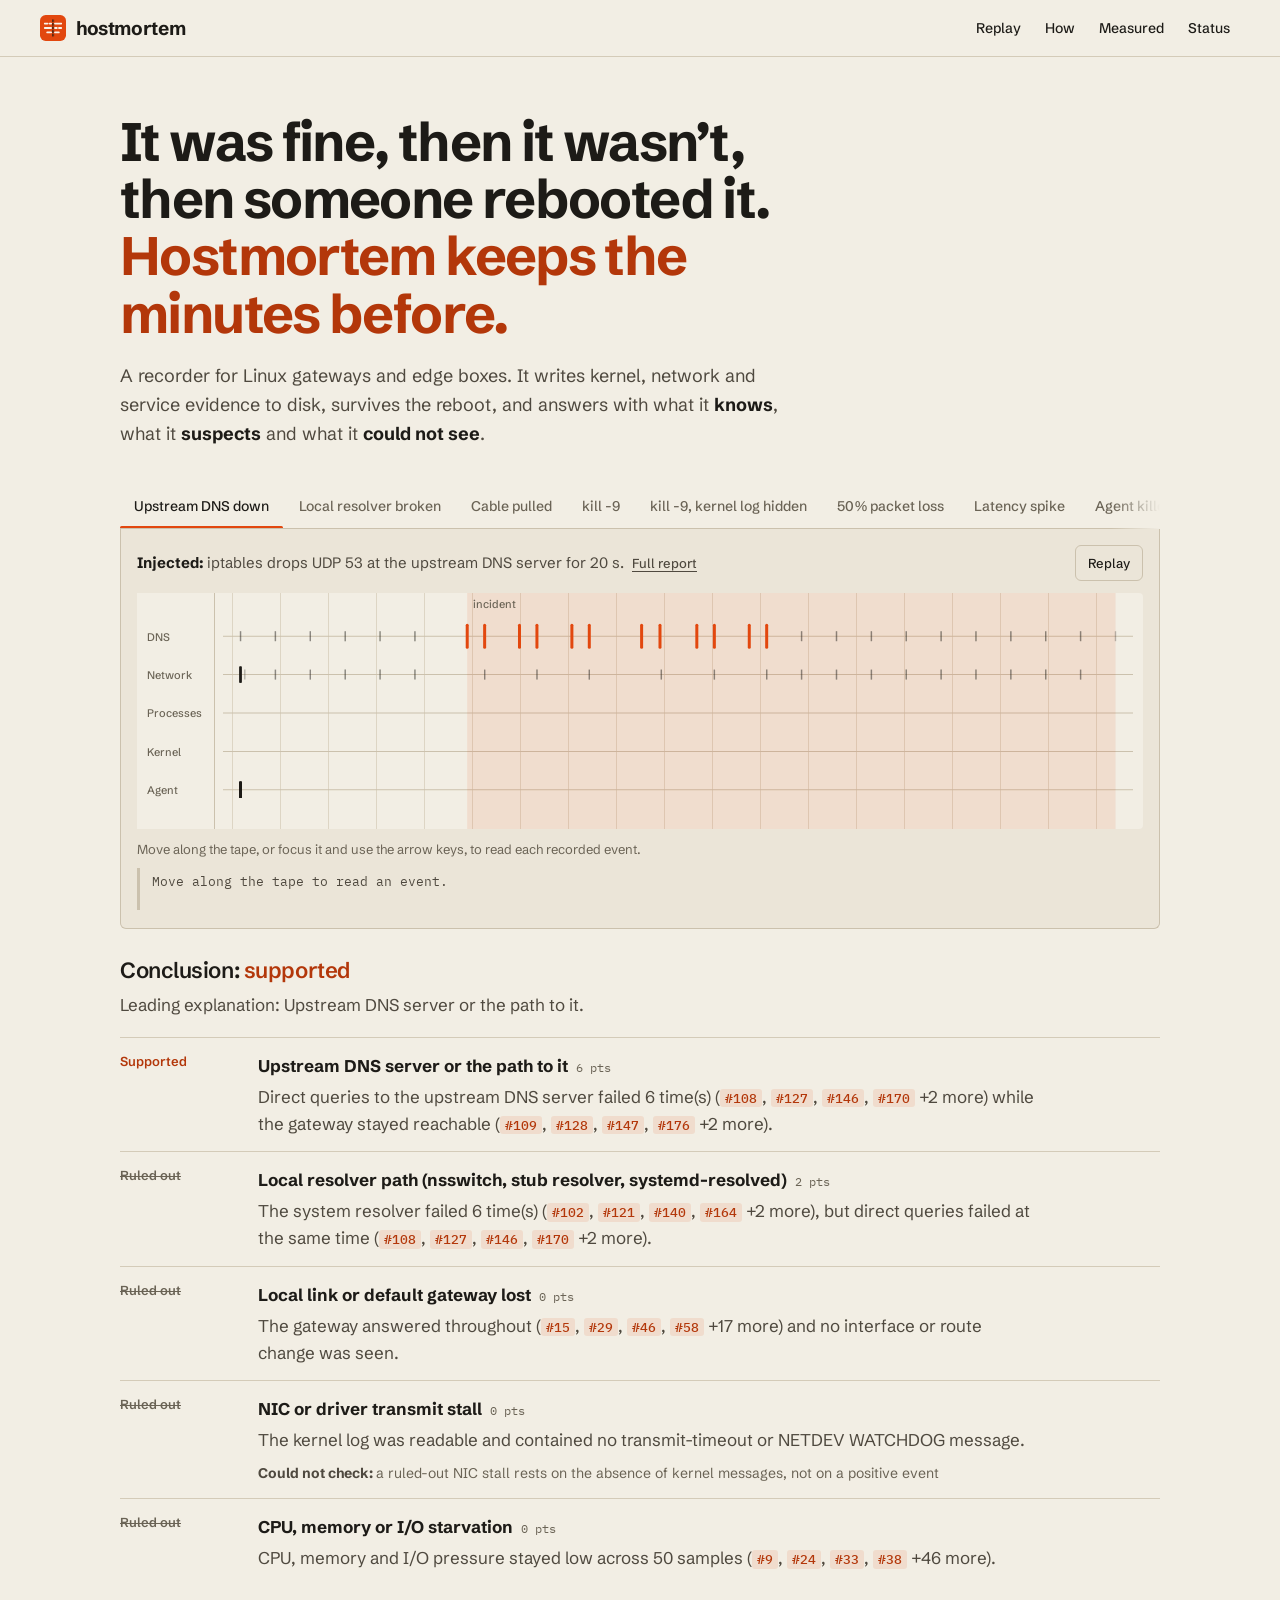
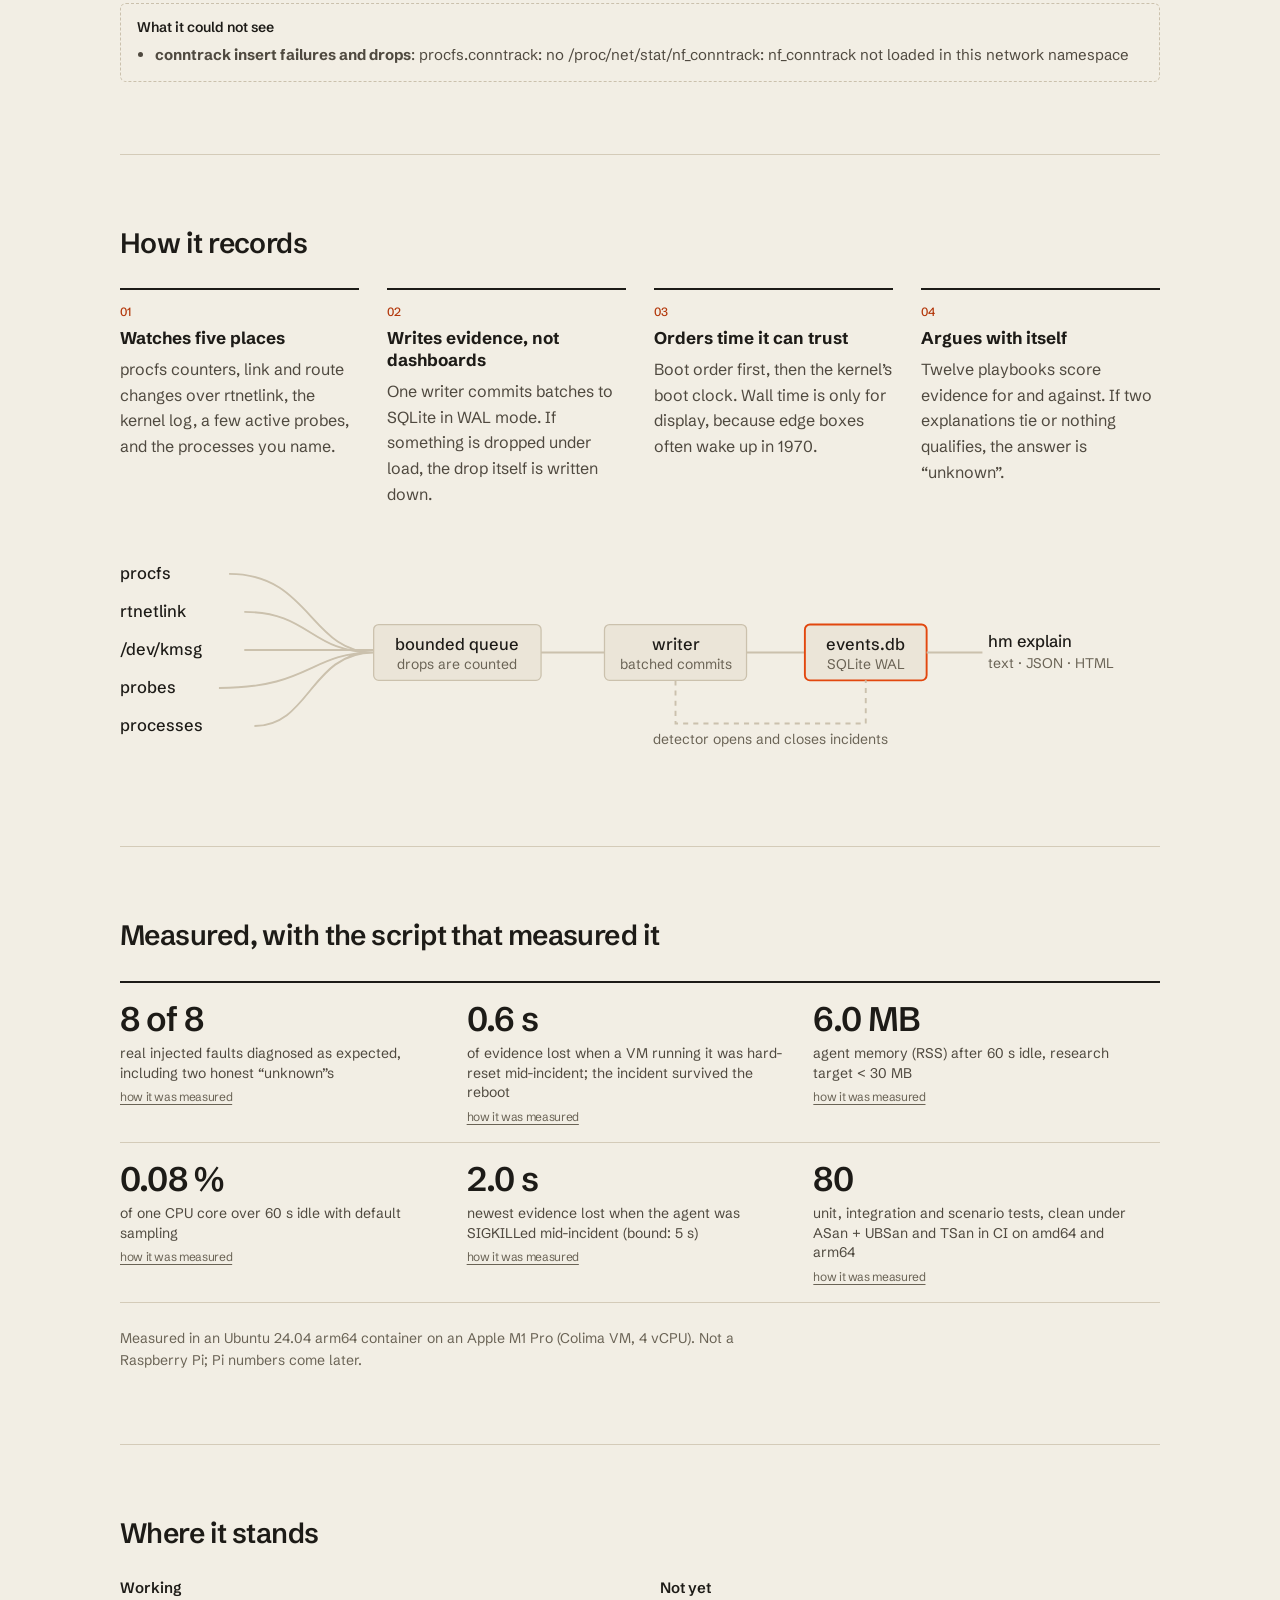
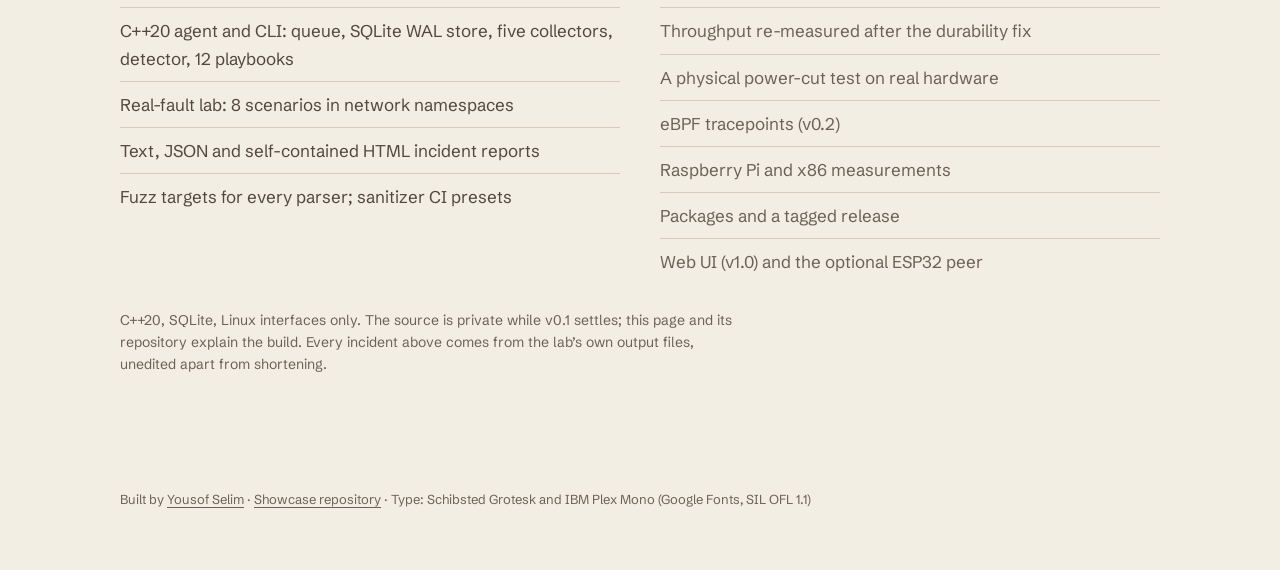
==== site/index.html @ fd790ad2 "New mark: the orange recorder tile with evidence lanes across a reboot splice (no pulse line) Co-Aut" ====
<!doctype html>
<html lang="en">
<head>
<meta charset="utf-8">
<meta name="viewport" content="width=device-width,initial-scale=1">
<title>Hostmortem: a flight recorder for Linux edge boxes</title>
<meta name="description" content="Hostmortem records what a Linux edge box was doing before it failed, keeps it through the reboot, and separates what it knows from what it suspects and what it cannot see. Real lab incidents, replayed.">
<meta name="theme-color" content="#f2eee4" media="(prefers-color-scheme: light)">
<meta name="theme-color" content="#13120f" media="(prefers-color-scheme: dark)">
<meta property="og:title" content="Hostmortem">
<meta property="og:description" content="A flight recorder for Linux edge boxes. Real faults, replayed with their evidence.">
<meta property="og:image" content="https://yousofselim.com/hostmortem-showcase/og.png">
<meta property="og:url" content="https://yousofselim.com/hostmortem-showcase/">
<meta name="twitter:card" content="summary_large_image">
<link rel="canonical" href="https://yousofselim.com/hostmortem-showcase/">
<link rel="icon" href="favicon.svg" type="image/svg+xml">
<link rel="preload" href="fonts/schibsted-grotesk.woff2" as="font" type="font/woff2" crossorigin>
<link rel="stylesheet" href="style.css">
<script src="data/incidents.js" defer></script>
<script src="app.js" defer></script>
</head>
<body>
<a class="skip" href="#replay">Skip to the replay</a>

<header class="top">
  <a class="mark" href="#" aria-label="Hostmortem, top of page">
    <svg viewBox="0 0 32 32" aria-hidden="true" class="mark-glyph">
      <rect width="32" height="32" rx="7" fill="#e2470e"/>
      <path class="lanes" d="M6 10.5H9M12 10.5H13.5M18.5 10.5H26M6 16H13.5M18.5 16H20.5M23.5 16H26M9 21.5H13.5M18.5 21.5H23" stroke="#f8f3ea" stroke-width="2.6" stroke-linecap="round"/>
      <path class="splice" d="M16 6V26" stroke="#1d1b17" stroke-width="1.6" stroke-linecap="round" stroke-dasharray="2.2 2.2"/>
    </svg>
    <span>hostmortem</span>
  </a>
  <nav aria-label="Sections">
    <a href="#replay">Replay</a>
    <a href="#how">How</a>
    <a href="#measured">Measured</a>
    <a href="#status">Status</a>
  </nav>
</header>

<main>
  <section class="hero" id="replay" aria-labelledby="hero-title">
    <h1 id="hero-title">It was fine, then it wasn’t, then someone rebooted it.<br><span>Hostmortem keeps the minutes before.</span></h1>
    <p class="lede">A recorder for Linux gateways and edge boxes. It writes kernel, network and service evidence to disk, survives the reboot, and answers with what it <em>knows</em>, what it <em>suspects</em> and what it <em>could not see</em>.</p>

    <div class="picker" role="tablist" aria-label="Real lab incidents">
      <span class="picker-ink" aria-hidden="true"></span>
    </div>

    <figure class="tape-wrap">
      <div class="tape-head">
        <p class="tape-what" id="tape-what"></p>
        <button class="replay-btn" type="button" id="replay-btn" aria-label="Replay the tape">Replay</button>
      </div>
      <div class="tape" id="tape" tabindex="0" role="group" aria-roledescription="recorder tape"
           aria-describedby="tape-help readout">
        <svg id="tape-svg" preserveAspectRatio="none" aria-hidden="true"></svg>
        <div class="lane-names" aria-hidden="true"></div>
        <div class="cursor" aria-hidden="true"></div>
      </div>
      <p class="tape-help" id="tape-help">Move along the tape, or focus it and use the arrow keys, to read each recorded event.</p>
      <output class="readout" id="readout" aria-live="polite"></output>
    </figure>

    <div class="verdict" id="verdict" aria-live="polite"></div>
  </section>

  <section class="how" id="how" aria-labelledby="how-title">
    <h2 id="how-title">How it records</h2>
    <ol class="steps">
      <li>
        <h3>Watches five places</h3>
        <p>procfs counters, link and route changes over rtnetlink, the kernel log, a few active probes, and the processes you name.</p>
      </li>
      <li>
        <h3>Writes evidence, not dashboards</h3>
        <p>One writer commits batches to SQLite in WAL mode. If something is dropped under load, the drop itself is written down.</p>
      </li>
      <li>
        <h3>Orders time it can trust</h3>
        <p>Boot order first, then the kernel’s boot clock. Wall time is only for display, because edge boxes often wake up in 1970.</p>
      </li>
      <li>
        <h3>Argues with itself</h3>
        <p>Twelve playbooks score evidence for and against. If two explanations tie or nothing qualifies, the answer is “unknown”.</p>
      </li>
    </ol>
    <div class="diagram" role="img" aria-label="Collectors feed a bounded queue, one writer commits to SQLite, a detector opens incidents, and the CLI explains them.">
      <svg viewBox="0 0 820 170" aria-hidden="true">
        <g class="d-src">
          <text x="0" y="22">procfs</text><text x="0" y="52">rtnetlink</text><text x="0" y="82">/dev/kmsg</text><text x="0" y="112">probes</text><text x="0" y="142">processes</text>
        </g>
        <path class="d-line" d="M86 18 C150 18 150 80 200 80 M98 48 C150 48 150 80 200 80 M98 78 H200 M78 108 C150 108 150 80 200 80 M106 138 C150 138 150 80 200 80"/>
        <rect class="d-box" x="200" y="58" width="132" height="44" rx="4"/>
        <text class="d-label" x="266" y="78" text-anchor="middle">bounded queue</text>
        <text class="d-sub" x="266" y="93" text-anchor="middle">drops are counted</text>
        <path class="d-line" d="M332 80 H382"/>
        <rect class="d-box" x="382" y="58" width="112" height="44" rx="4"/>
        <text class="d-label" x="438" y="78" text-anchor="middle">writer</text>
        <text class="d-sub" x="438" y="93" text-anchor="middle">batched commits</text>
        <path class="d-line" d="M494 80 H540"/>
        <rect class="d-box accent" x="540" y="58" width="96" height="44" rx="4"/>
        <text class="d-label" x="588" y="78" text-anchor="middle">events.db</text>
        <text class="d-sub" x="588" y="93" text-anchor="middle">SQLite WAL</text>
        <path class="d-line" d="M636 80 H680"/>
        <text class="d-label" x="684" y="76">hm explain</text>
        <text class="d-sub" x="684" y="92">text · JSON · HTML</text>
        <path class="d-line dashed" d="M438 102 V136 H588 V102"/>
        <text class="d-sub" x="513" y="152" text-anchor="middle">detector opens and closes incidents</text>
      </svg>
    </div>
  </section>

  <section class="measured" id="measured" aria-labelledby="measured-title">
    <h2 id="measured-title">Measured, with the script that measured it</h2>
    <dl class="ledger" id="ledger"></dl>
    <p class="fine">Measured in an Ubuntu 24.04 arm64 container on an Apple M1 Pro (Colima VM, 4 vCPU). Not a Raspberry Pi; Pi numbers come later.</p>
  </section>

  <section class="status" id="status" aria-labelledby="status-title">
    <h2 id="status-title">Where it stands</h2>
    <div class="status-cols">
      <div>
        <h3>Working</h3>
        <ul id="status-working"></ul>
      </div>
      <div>
        <h3>Not yet</h3>
        <ul id="status-not"></ul>
      </div>
    </div>
    <p class="fine">C++20, SQLite, Linux interfaces only. The source is private while v0.1 settles; this page and its repository explain the build. Every incident above comes from the lab’s own output files, unedited apart from shortening.</p>
  </section>
</main>

<footer class="foot">
  <p>Built by <a href="https://yousofselim.com">Yousof Selim</a> · <a href="https://github.com/yeegz/hostmortem-showcase">Showcase repository</a> · Type: Schibsted Grotesk and IBM Plex Mono (Google Fonts, SIL OFL 1.1)</p>
</footer>
<noscript><p class="noscript">The replay needs JavaScript. The incident reports are also available as plain HTML in the <a href="reports/">reports folder</a>.</p></noscript>
</body>
</html>
---- site/style.css ----
@font-face{font-family:"Schibsted Grotesk";src:url(fonts/schibsted-grotesk.woff2) format("woff2");font-weight:400 900;font-display:swap}
@font-face{font-family:"IBM Plex Mono";src:url(fonts/ibm-plex-mono-400.woff2) format("woff2");font-weight:400;font-display:swap}
@font-face{font-family:"IBM Plex Mono";src:url(fonts/ibm-plex-mono-500.woff2) format("woff2");font-weight:500;font-display:swap}

/* Strip-chart paper, ink, and the international orange of flight recorders. */
:root{
  --paper:#f2eee4; --paper-2:#ebe5d8; --grid:#ddd5c4; --grid-strong:#cbc1ad;
  --ink:#1d1b17; --ink-2:#4f493f; --muted:#6a6355;
  --orange:#e2470e; --orange-ink:#b3370a; --orange-wash:rgba(226,71,14,.10);
  --ok:#2f5d3a; --line:#d4cbb8;
  --display:"Schibsted Grotesk",system-ui,sans-serif;
  --mono:"IBM Plex Mono",ui-monospace,SFMono-Regular,Menlo,monospace;
  --text:"Schibsted Grotesk",system-ui,sans-serif;
  --t-fast:140ms; --t:220ms; --ease:cubic-bezier(.2,.7,.2,1);
  --radius:6px; --gutter:clamp(16px,4vw,40px);
  color-scheme:light;
}
@media (prefers-color-scheme:dark){
  :root{
    --paper:#13120f; --paper-2:#1b1915; --grid:#26231d; --grid-strong:#36322a;
    --ink:#ece6d8; --ink-2:#c3bba9; --muted:#9a927f;
    --orange:#ff6a2b; --orange-ink:#ff8a57; --orange-wash:rgba(255,106,43,.13);
    --ok:#8fc79c; --line:#2f2b24;
    color-scheme:dark;
  }
}

*,*::before,*::after{box-sizing:border-box}
html{-webkit-text-size-adjust:100%;scroll-behavior:smooth;scroll-padding-top:72px}
body{margin:0;background:var(--paper);color:var(--ink);font:17px/1.6 var(--text);
  font-kerning:normal;text-rendering:optimizeLegibility}
a{color:inherit;text-decoration-thickness:1px;text-underline-offset:3px}
a:hover{color:var(--orange-ink)}
:focus-visible{outline:2px solid var(--orange);outline-offset:3px;border-radius:3px}
h1,h2,h3{line-height:1.15;margin:0}
.skip{position:absolute;left:-999px;top:8px;background:var(--ink);color:var(--paper);padding:8px 12px;border-radius:var(--radius);z-index:10}
.skip:focus{left:8px}

/* Top bar */
.top{position:sticky;top:0;z-index:5;display:flex;align-items:center;justify-content:space-between;gap:16px;
  padding:12px var(--gutter);background:color-mix(in srgb,var(--paper) 88%,transparent);
  backdrop-filter:blur(10px);-webkit-backdrop-filter:blur(10px);border-bottom:1px solid var(--line)}
.mark{display:flex;align-items:center;gap:10px;text-decoration:none;font:700 19px/1 var(--display);letter-spacing:-.02em}
.mark-glyph{width:26px;height:26px;flex:0 0 auto;fill:none}
.top nav{display:flex;gap:4px}
.top nav a{font:500 14px/1 var(--display);text-decoration:none;padding:9px 10px;border-radius:var(--radius);
  transition:background var(--t-fast) var(--ease),transform var(--t-fast) var(--ease)}
.top nav a:hover{background:var(--paper-2);color:var(--ink)}
.top nav a:active{transform:scale(.97)}

main{max-width:1120px;margin:0 auto;padding:0 var(--gutter)}
section{padding:72px 0;border-bottom:1px solid var(--line)}
section:last-child{border-bottom:0}
h2{font:600 clamp(22px,2.6vw,28px)/1.2 var(--display);letter-spacing:-.02em;margin-bottom:28px}
h3{font:700 17px/1.3 var(--text)}
.fine{color:var(--muted);font-size:14px;max-width:70ch;margin:24px 0 0}

/* Hero */
.hero{padding-top:56px}
.hero h1{font:700 clamp(30px,4.6vw,54px)/1.06 var(--display);letter-spacing:-.03em;max-width:21ch}
.hero h1 span{color:var(--orange-ink)}
.lede{max-width:62ch;color:var(--ink-2);margin:20px 0 36px;font-size:18px}
.lede em{font-style:normal;font-weight:700;color:var(--ink)}

/* Incident picker: one sliding ink bar, FLIP-animated by app.js */
.picker{position:relative;display:flex;gap:2px;overflow-x:auto;scrollbar-width:none;
  border-bottom:1px solid var(--grid-strong);margin-bottom:0}
.picker::-webkit-scrollbar{display:none}
.picker button{flex:0 0 auto;appearance:none;border:0;background:none;color:var(--muted);cursor:pointer;
  font:500 14px/1 var(--display);padding:14px 14px 15px;border-radius:var(--radius) var(--radius) 0 0;min-height:44px;
  transition:color var(--t-fast) var(--ease),background var(--t-fast) var(--ease),transform var(--t-fast) var(--ease)}
.picker button:hover{background:var(--paper-2);color:var(--ink)}
.picker button:active{transform:scale(.97)}
.picker button[aria-selected=true]{color:var(--ink)}
.picker-ink{position:absolute;bottom:-1px;left:0;height:3px;width:0;background:var(--orange);border-radius:2px;
  transform-origin:left;transition:transform var(--t) var(--ease),width var(--t) var(--ease)}

/* The tape */
.tape-wrap{margin:0;background:var(--paper-2);border:1px solid var(--grid-strong);border-top:0;
  border-radius:0 0 var(--radius) var(--radius);padding:16px 16px 18px}
.tape-head{display:flex;align-items:baseline;justify-content:space-between;gap:16px;margin-bottom:12px}
.tape-what{margin:0;font-size:15px;color:var(--ink-2);max-width:72ch}
.tape-what strong{color:var(--ink)}
.replay-btn{flex:0 0 auto;appearance:none;cursor:pointer;font:500 13px/1 var(--display);color:var(--ink);
  background:transparent;border:1px solid var(--grid-strong);border-radius:var(--radius);padding:9px 12px;min-height:36px;
  transition:background var(--t-fast) var(--ease),transform var(--t-fast) var(--ease)}
.replay-btn:hover{background:var(--paper)}
.replay-btn:active{transform:scale(.97)}
.tape{--gutter-lane:86px;position:relative;height:236px;cursor:crosshair;touch-action:pan-y;border-radius:4px;
  background:
    repeating-linear-gradient(90deg,transparent 0 47px,var(--grid) 47px 48px),
    var(--paper)}
.tape svg{position:absolute;top:0;bottom:0;left:var(--gutter-lane);right:10px;width:calc(100% - var(--gutter-lane) - 10px);height:100%;overflow:visible}
.lane-names{position:absolute;top:0;bottom:0;pointer-events:none}
.lane-names{width:calc(var(--gutter-lane) - 8px);left:0;border-right:1px solid var(--grid-strong);background:var(--paper)}
.lane-names span{position:absolute;left:10px;transform:translateY(-50%);font:500 11px/1 var(--display);color:var(--muted)}
.cursor{position:absolute;top:0;bottom:0;width:1px;background:var(--ink);opacity:0;pointer-events:none;
  transition:opacity var(--t-fast) var(--ease)}
.tape.reading .cursor{opacity:.55}
.tape-help{font-size:13px;color:var(--muted);margin:10px 0 0}
.readout{display:block;min-height:3.2em;margin-top:8px;font:400 13px/1.55 var(--mono);color:var(--ink-2);
  border-left:3px solid var(--grid-strong);padding:4px 0 4px 12px;transition:border-color var(--t-fast) var(--ease)}
.readout.bad{border-left-color:var(--orange)}
.readout b{color:var(--ink);font-weight:600}

/* SVG marks */
.lane-rule{stroke:var(--grid-strong);stroke-width:1}
.m-ok{stroke:var(--ink);stroke-opacity:.28;stroke-width:1.4}
.m-info{stroke:var(--ink);stroke-width:2}
.m-bad{stroke:var(--orange);stroke-width:3;stroke-linecap:round}
.m-hit{stroke:var(--orange);stroke-width:7;stroke-opacity:.0;transition:stroke-opacity var(--t) var(--ease)}
.m-hit.on{stroke-opacity:.35}
.splice-line{stroke:var(--ink);stroke-width:1.5;stroke-dasharray:3 4}
.splice-text,.window-text{font:500 11px var(--display);fill:var(--muted)}
.window{fill:var(--orange-wash)}
.pen{stroke:var(--orange);stroke-width:1.5}

/* Verdict ledger */
.verdict{margin-top:28px;display:grid;gap:0}
.v-conclusion{font:600 clamp(18px,2.2vw,22px)/1.3 var(--display);letter-spacing:-.02em;margin:0 0 6px}
.v-conclusion .word{color:var(--orange-ink)}
.v-conclusion .word.unknown{color:var(--ink);text-decoration:underline;text-decoration-color:var(--orange);text-decoration-thickness:3px;text-underline-offset:5px}
.v-reason{color:var(--ink-2);margin:0 0 18px;max-width:75ch}
.v-row{display:grid;grid-template-columns:7.5rem 1fr;gap:6px 18px;padding:14px 0;border-top:1px solid var(--line);
  opacity:0;transform:translateY(4px);animation:rise var(--t) var(--ease) forwards}
.v-tag{font:600 13px/1.5 var(--display)}
.v-tag.supported{color:var(--orange-ink)}
.v-tag.possible{color:var(--ink)}
.v-tag.ruled_out{color:var(--muted);text-decoration:line-through;text-decoration-thickness:1px}
.v-title{font-weight:700;margin:0}
.v-title small{font:400 12px var(--mono);color:var(--muted);margin-left:8px}
.v-text{margin:4px 0 0;color:var(--ink-2);max-width:78ch}
.cite{appearance:none;border:0;background:var(--orange-wash);color:var(--orange-ink);font:500 12.5px/1 var(--mono);
  padding:3px 5px;border-radius:3px;cursor:pointer;transition:background var(--t-fast) var(--ease),transform var(--t-fast) var(--ease)}
.cite:hover,.cite:focus-visible{background:var(--orange);color:var(--paper)}
.cite:active{transform:scale(.95)}
.v-missing{margin:8px 0 0;font-size:14px;color:var(--muted)}
.v-missing b{font-weight:700;color:var(--ink-2)}
.blind{margin-top:18px;padding:14px 16px;border:1px dashed var(--grid-strong);border-radius:var(--radius);font-size:15px}
.blind h3{font:600 14px/1.3 var(--display);margin-bottom:6px}
.blind ul{margin:0;padding-left:18px;color:var(--ink-2)}
@keyframes rise{to{opacity:1;transform:none}}

/* How */
.steps{list-style:none;margin:0;padding:0;display:grid;grid-template-columns:repeat(4,1fr);gap:28px;counter-reset:s}
.steps li{counter-increment:s;border-top:2px solid var(--ink);padding-top:14px}
.steps li::before{content:counter(s,decimal-leading-zero);font:500 12px var(--display);color:var(--orange-ink);display:block;margin-bottom:8px}
.steps p{margin:8px 0 0;color:var(--ink-2);font-size:16px}
.diagram{margin-top:44px;overflow-x:auto}
.diagram svg{width:100%;min-width:640px;height:auto}
.d-src text,.d-label{font:500 13px var(--display);fill:var(--ink)}
.d-sub{font:400 11px var(--display);fill:var(--muted)}
.d-line{fill:none;stroke:var(--grid-strong);stroke-width:1.5}
.d-line.dashed{stroke-dasharray:4 4}
.d-box{fill:var(--paper-2);stroke:var(--grid-strong)}
.d-box.accent{stroke:var(--orange);stroke-width:1.5}

/* Measured ledger */
.ledger{display:grid;grid-template-columns:repeat(3,1fr);gap:0;margin:0;border-top:2px solid var(--ink)}
.ledger div{padding:18px 18px 18px 0;border-bottom:1px solid var(--line)}
.ledger dt{font:400 14px/1.4 var(--text);color:var(--ink-2)}
.ledger dd.how{order:0;font:400 12px var(--display);margin:6px 0 0}
.ledger dd{margin:0 0 6px;font:600 clamp(26px,3vw,34px)/1.1 var(--display);letter-spacing:-.03em;order:-1}
.ledger div{display:flex;flex-direction:column}
.ledger a{font:400 12px var(--display);color:var(--muted);margin-top:6px}

/* Status */
.status-cols{display:grid;grid-template-columns:1fr 1fr;gap:40px}
.status-cols h3{font:600 15px var(--display);margin-bottom:10px}
.status-cols ul{margin:0;padding:0;list-style:none}
.status-cols li{padding:9px 0;border-top:1px solid var(--line);color:var(--ink-2)}
#status-not li{color:var(--muted)}

.foot{max-width:1120px;margin:0 auto;padding:28px var(--gutter) 48px;font-size:13px;color:var(--muted)}
.noscript{padding:16px var(--gutter)}

@media (max-width:860px){
  .steps{grid-template-columns:1fr 1fr}
  .ledger{grid-template-columns:1fr 1fr}
}
@media (max-width:560px){
  body{font-size:16px}
  .top nav a:not(:first-child){display:none}
  .steps,.ledger,.status-cols{grid-template-columns:1fr}
  .v-row{grid-template-columns:1fr}
  .tape{height:212px;--gutter-lane:74px}
  section{padding:52px 0}
}
@media (prefers-reduced-motion:reduce){
  *,*::before,*::after{animation-duration:1ms!important;animation-delay:0ms!important;transition-duration:1ms!important;scroll-behavior:auto!important}
}

/* ---------- Motion: one recorder pass, then stillness ---------- */
/* SVG transforms use user units: the pen travels the tape's 1000-unit width. */
.pen{animation:pen 1400ms cubic-bezier(.33,1,.68,1) forwards}
@keyframes pen{0%{transform:translateX(0);opacity:1}92%{opacity:1}100%{transform:translateX(var(--pen-w));opacity:0}}
.ink{transform-box:fill-box;transform-origin:center;transform:scaleY(0);animation:ink 260ms cubic-bezier(.2,.8,.2,1) forwards}
.m-bad.ink{animation:kick 420ms cubic-bezier(.3,1.4,.4,1) forwards}
@keyframes ink{to{transform:scaleY(1)}}
@keyframes kick{0%{transform:scaleY(0)}55%{transform:scaleY(1.35)}100%{transform:scaleY(1)}}
.cursor{transition:opacity var(--t-fast) var(--ease),transform 160ms var(--ease)}
.m-hit.on{animation:hit 520ms var(--ease)}
@keyframes hit{0%{stroke-opacity:.6}100%{stroke-opacity:.35}}

/* Ruled out: the strike is drawn across after the row lands, like a pen line. */
.v-tag.ruled_out{text-decoration:none;background:linear-gradient(currentColor,currentColor) 0 55%/0 1px no-repeat;
  animation:strike 380ms var(--ease) forwards;animation-delay:inherit}
.v-row .v-tag.ruled_out{animation-delay:calc(var(--d,0ms) + 240ms)}
@keyframes strike{to{background-size:100% 1px}}
/* The verdict word settles in after the rows begin. */
.v-conclusion .word{display:inline-block;animation:settle 320ms var(--ease) both}
@keyframes settle{from{opacity:0;transform:translateY(3px)}to{opacity:1;transform:none}}

/* Header mark traces itself once. */
/* Header mark: the lanes record left to right once, then the splice lands. */
.mark-glyph .lanes{clip-path:inset(0 100% 0 0);animation:record 700ms var(--ease) 120ms forwards}
.mark-glyph .splice{opacity:0;animation:appear 160ms linear 760ms forwards}
@keyframes record{to{clip-path:inset(0 0 0 0)}}
@keyframes trace{to{stroke-dashoffset:0}}
@keyframes appear{to{opacity:1}}
@media (prefers-reduced-motion:reduce){
  .ink,.m-bad.ink{transform:none}
  .v-tag.ruled_out{background-size:100% 1px}
  .mark-glyph .lanes{clip-path:none}
  .mark-glyph .splice{opacity:1}
}
.v-tag{justify-self:start;align-self:start}
.picker{mask-image:linear-gradient(90deg,#000 calc(100% - 48px),transparent);-webkit-mask-image:linear-gradient(90deg,#000 calc(100% - 48px),transparent);padding-right:40px}
.tape-labels{position:absolute;inset:0;pointer-events:none}
.tape-label{position:absolute;font:500 11px/1 var(--display);color:var(--muted);white-space:nowrap}
@media (max-width:560px){.tape{--gutter-lane:84px}.lane-names span{left:8px;font-size:10.5px}}
.tape-what .full{font:500 13px var(--display);white-space:nowrap;margin-left:4px}
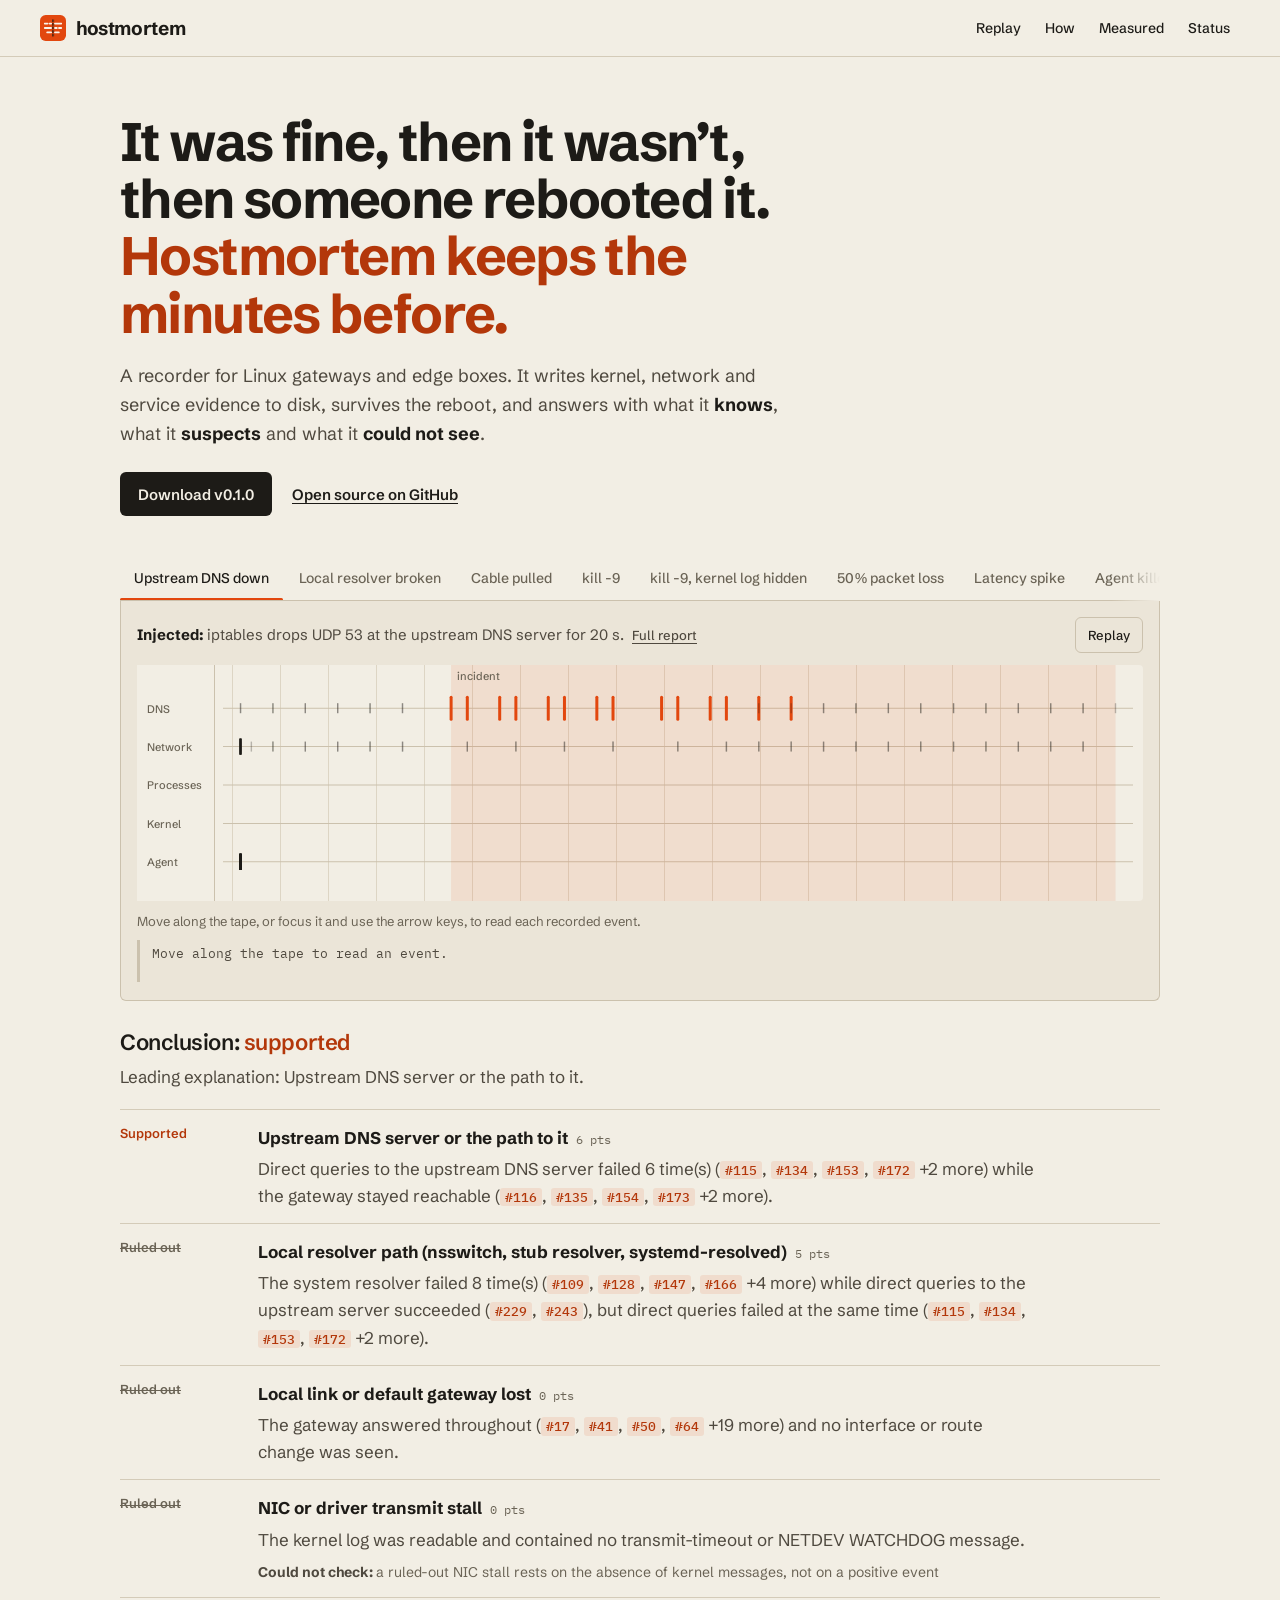
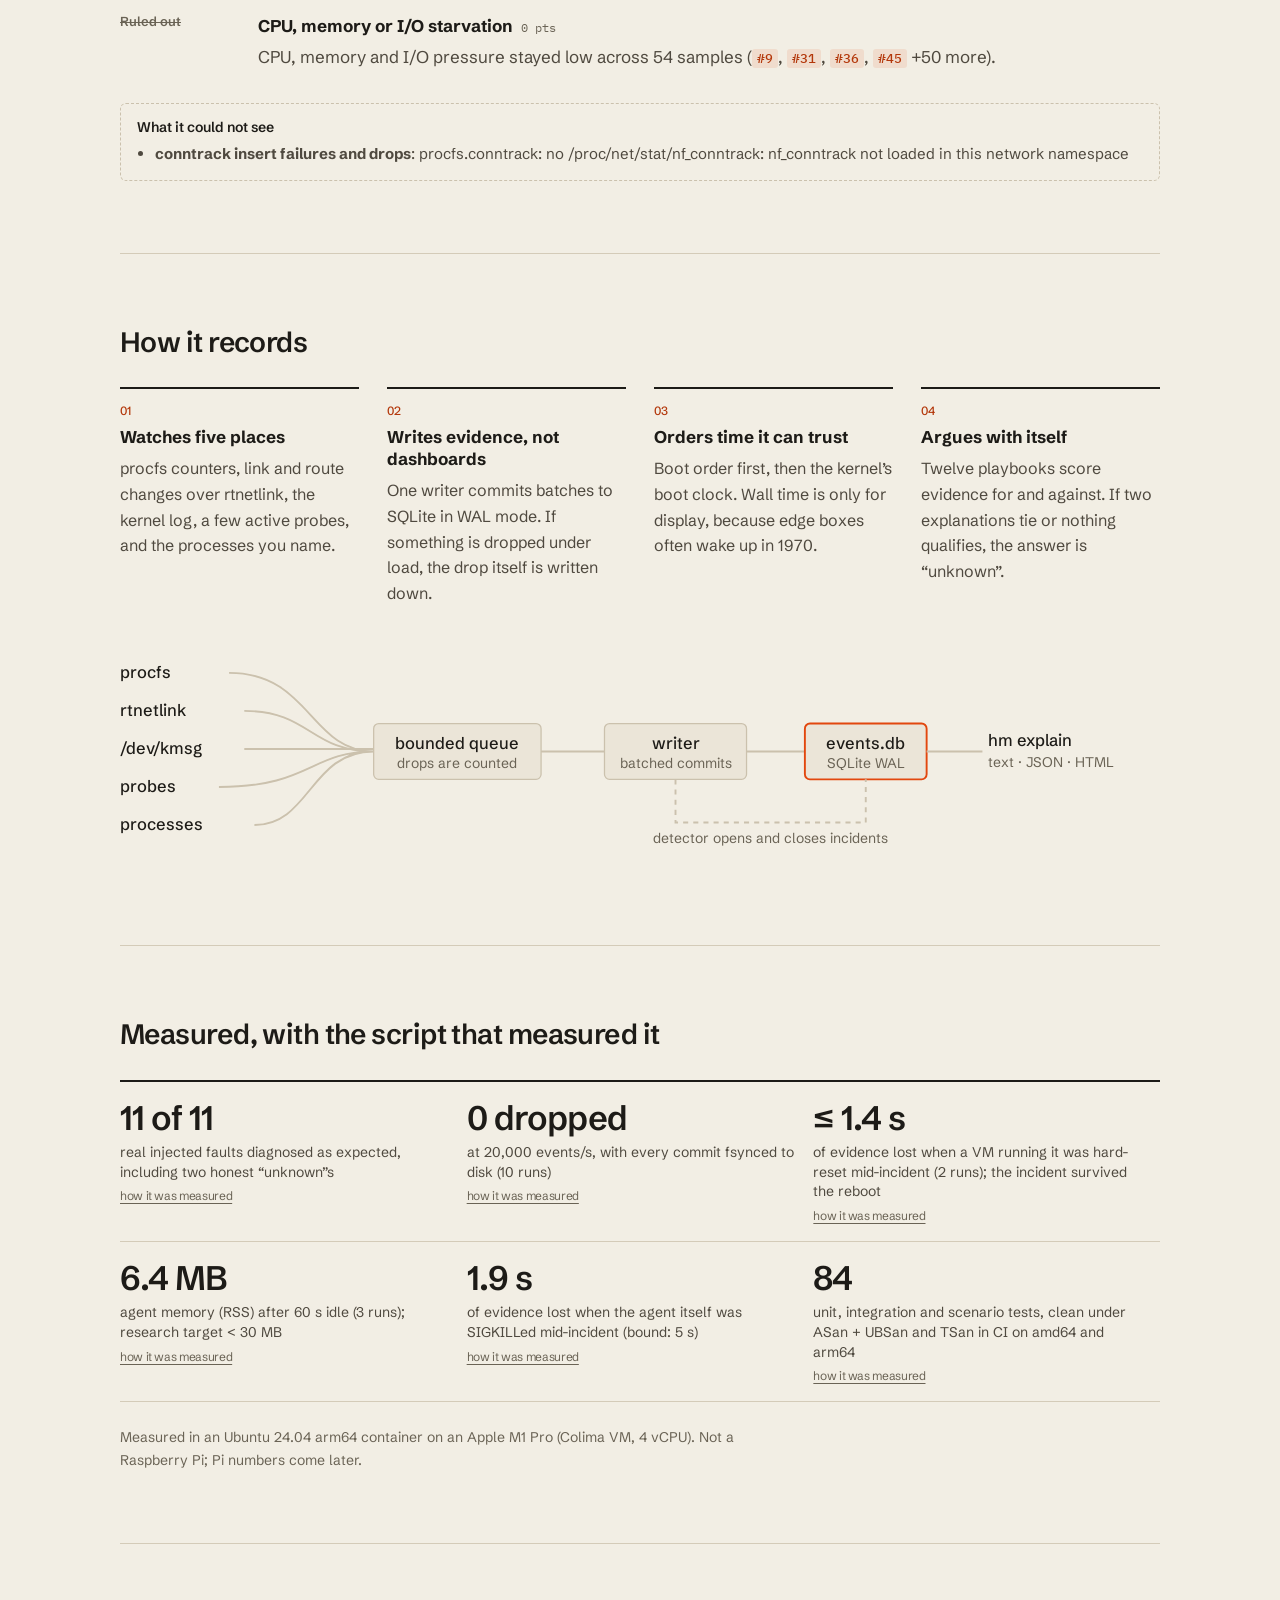
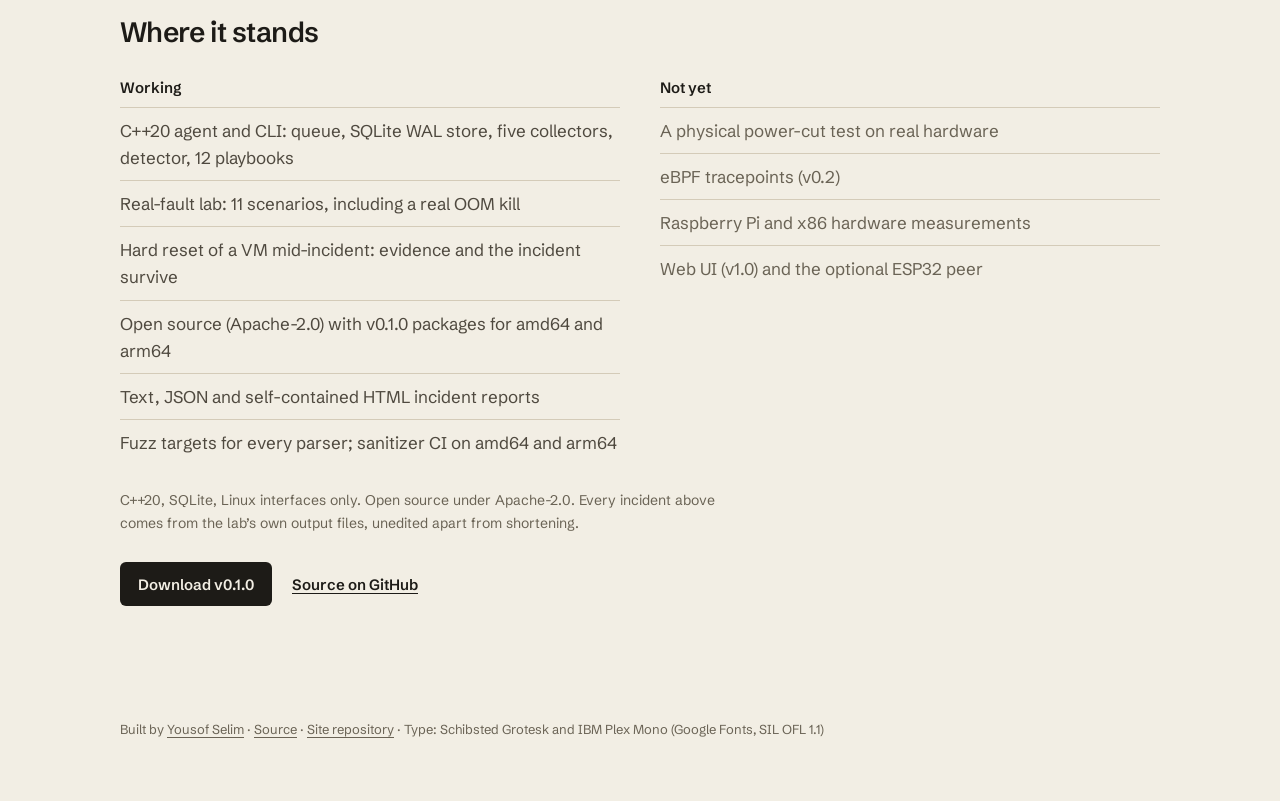
==== commit 6b750282: "Open source: download and source links, public status Co-Authored-By: Claude Opus 5.5 <noreply@anthr" ====
--- a/site/index.html
+++ b/site/index.html
@@ -43,6 +43,7 @@
   <section class="hero" id="replay" aria-labelledby="hero-title">
     <h1 id="hero-title">It was fine, then it wasn’t, then someone rebooted it.<br><span>Hostmortem keeps the minutes before.</span></h1>
     <p class="lede">A recorder for Linux gateways and edge boxes. It writes kernel, network and service evidence to disk, survives the reboot, and answers with what it <em>knows</em>, what it <em>suspects</em> and what it <em>could not see</em>.</p>
+    <p class="get get-hero"><a class="get-primary" href="https://github.com/yeegz/hostmortem/releases/tag/v0.1.0">Download v0.1.0</a> <a href="https://github.com/yeegz/hostmortem">Open source on GitHub</a></p>
 
     <div class="picker" role="tablist" aria-label="Real lab incidents">
       <span class="picker-ink" aria-hidden="true"></span>
@@ -130,12 +131,13 @@
         <ul id="status-not"></ul>
       </div>
     </div>
-    <p class="fine">C++20, SQLite, Linux interfaces only. The source is private while v0.1 settles; this page and its repository explain the build. Every incident above comes from the lab’s own output files, unedited apart from shortening.</p>
+    <p class="fine">C++20, SQLite, Linux interfaces only. Open source under Apache-2.0. Every incident above comes from the lab’s own output files, unedited apart from shortening.</p>
+    <p class="get"><a class="get-primary" href="https://github.com/yeegz/hostmortem/releases/tag/v0.1.0">Download v0.1.0</a> <a href="https://github.com/yeegz/hostmortem">Source on GitHub</a></p>
   </section>
 </main>
 
 <footer class="foot">
-  <p>Built by <a href="https://yousofselim.com">Yousof Selim</a> · <a href="https://github.com/yeegz/hostmortem-showcase">Showcase repository</a> · Type: Schibsted Grotesk and IBM Plex Mono (Google Fonts, SIL OFL 1.1)</p>
+  <p>Built by <a href="https://yousofselim.com">Yousof Selim</a> · <a href="https://github.com/yeegz/hostmortem">Source</a> · <a href="https://github.com/yeegz/hostmortem-showcase">Site repository</a> · Type: Schibsted Grotesk and IBM Plex Mono (Google Fonts, SIL OFL 1.1)</p>
 </footer>
 <noscript><p class="noscript">The replay needs JavaScript. The incident reports are also available as plain HTML in the <a href="reports/">reports folder</a>.</p></noscript>
 </body>
--- a/site/style.css
+++ b/site/style.css
@@ -230,3 +230,13 @@
 .tape-label{position:absolute;font:500 11px/1 var(--display);color:var(--muted);white-space:nowrap}
 @media (max-width:560px){.tape{--gutter-lane:84px}.lane-names span{left:8px;font-size:10.5px}}
 .tape-what .full{font:500 13px var(--display);white-space:nowrap;margin-left:4px}
+
+/* Download links: one primary, one text link (same press/focus grammar as the rest). */
+.get{display:flex;flex-wrap:wrap;align-items:center;gap:20px;margin:28px 0 0}
+.get a{font:600 15px/1 var(--display);text-decoration:none}
+.get a:not(.get-primary){text-decoration:underline;text-underline-offset:3px}
+.get-primary{display:inline-flex;align-items:center;min-height:44px;padding:0 18px;border-radius:var(--radius);
+  background:var(--ink);color:var(--paper)!important;transition:transform var(--t-fast) var(--ease),background var(--t-fast) var(--ease)}
+.get-primary:hover{background:var(--orange-ink)}
+.get-primary:active{transform:scale(.97)}
+.get-hero{margin:-12px 0 40px}
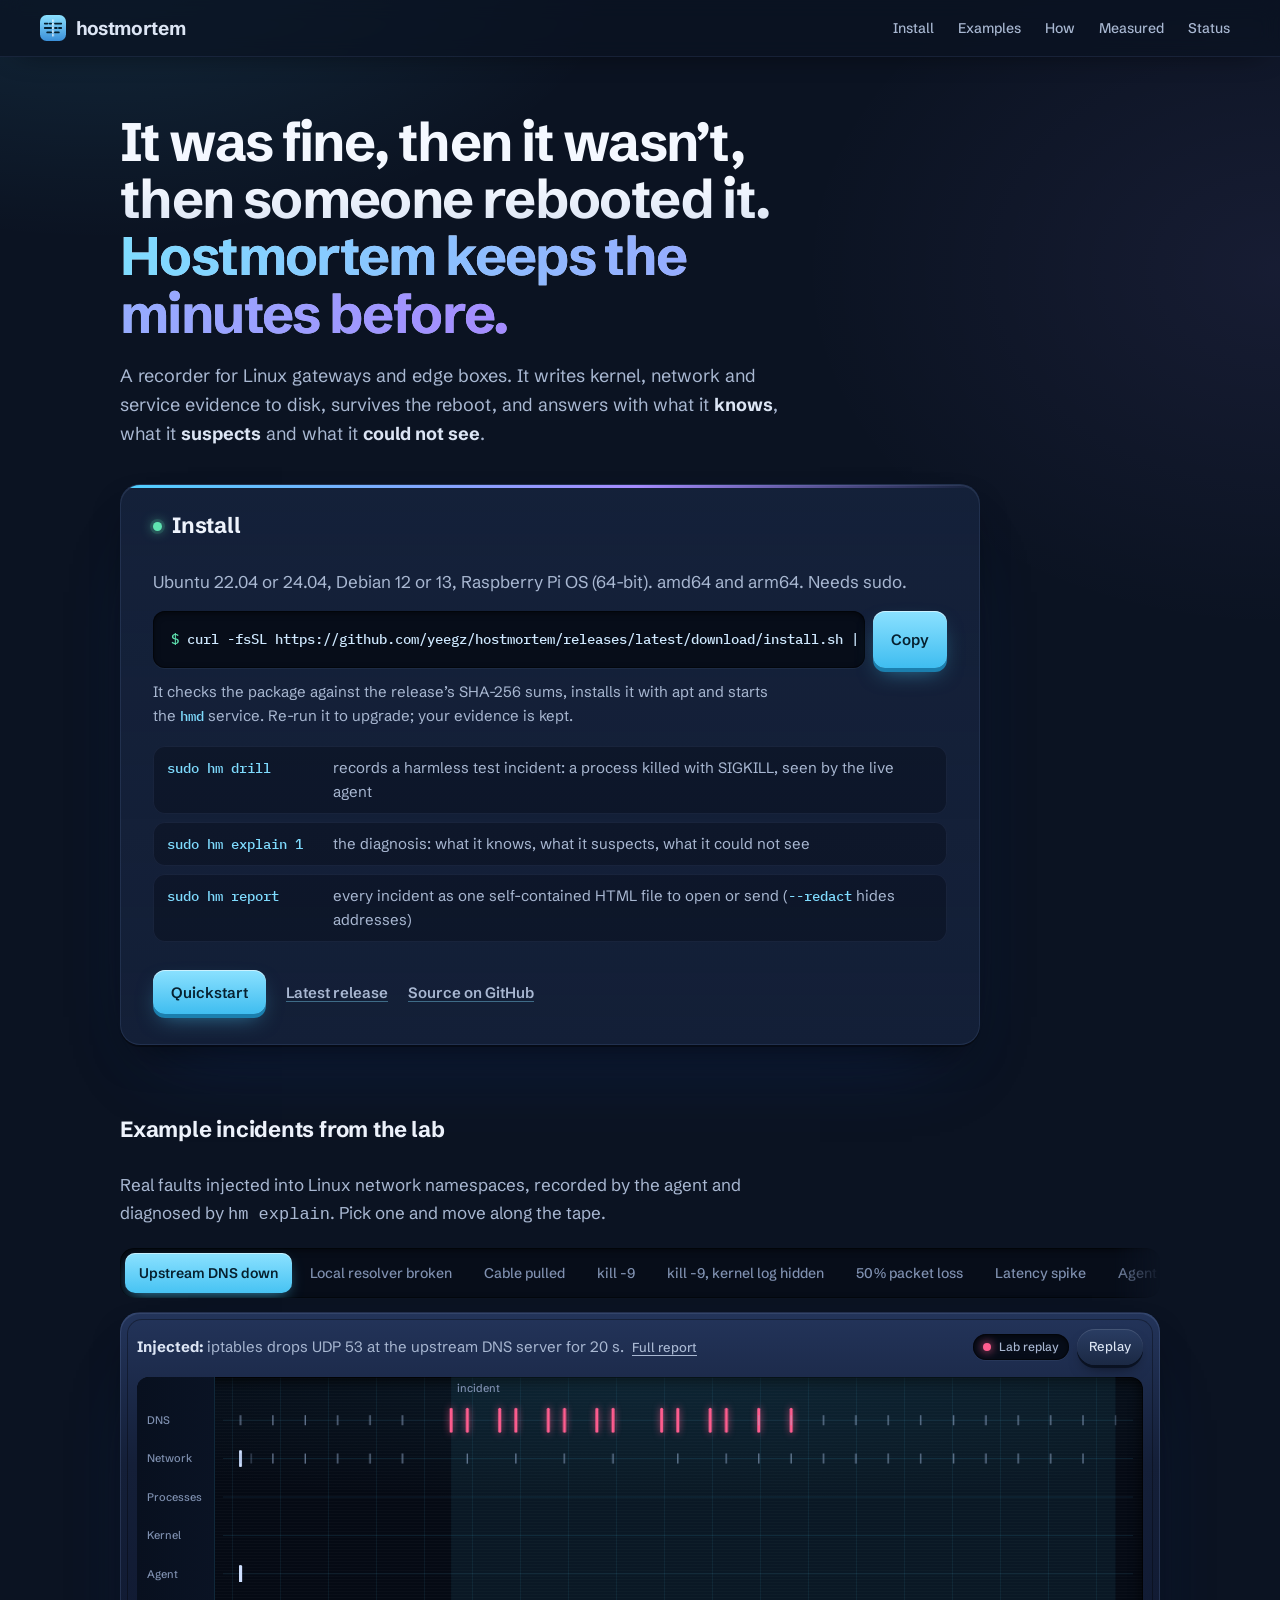
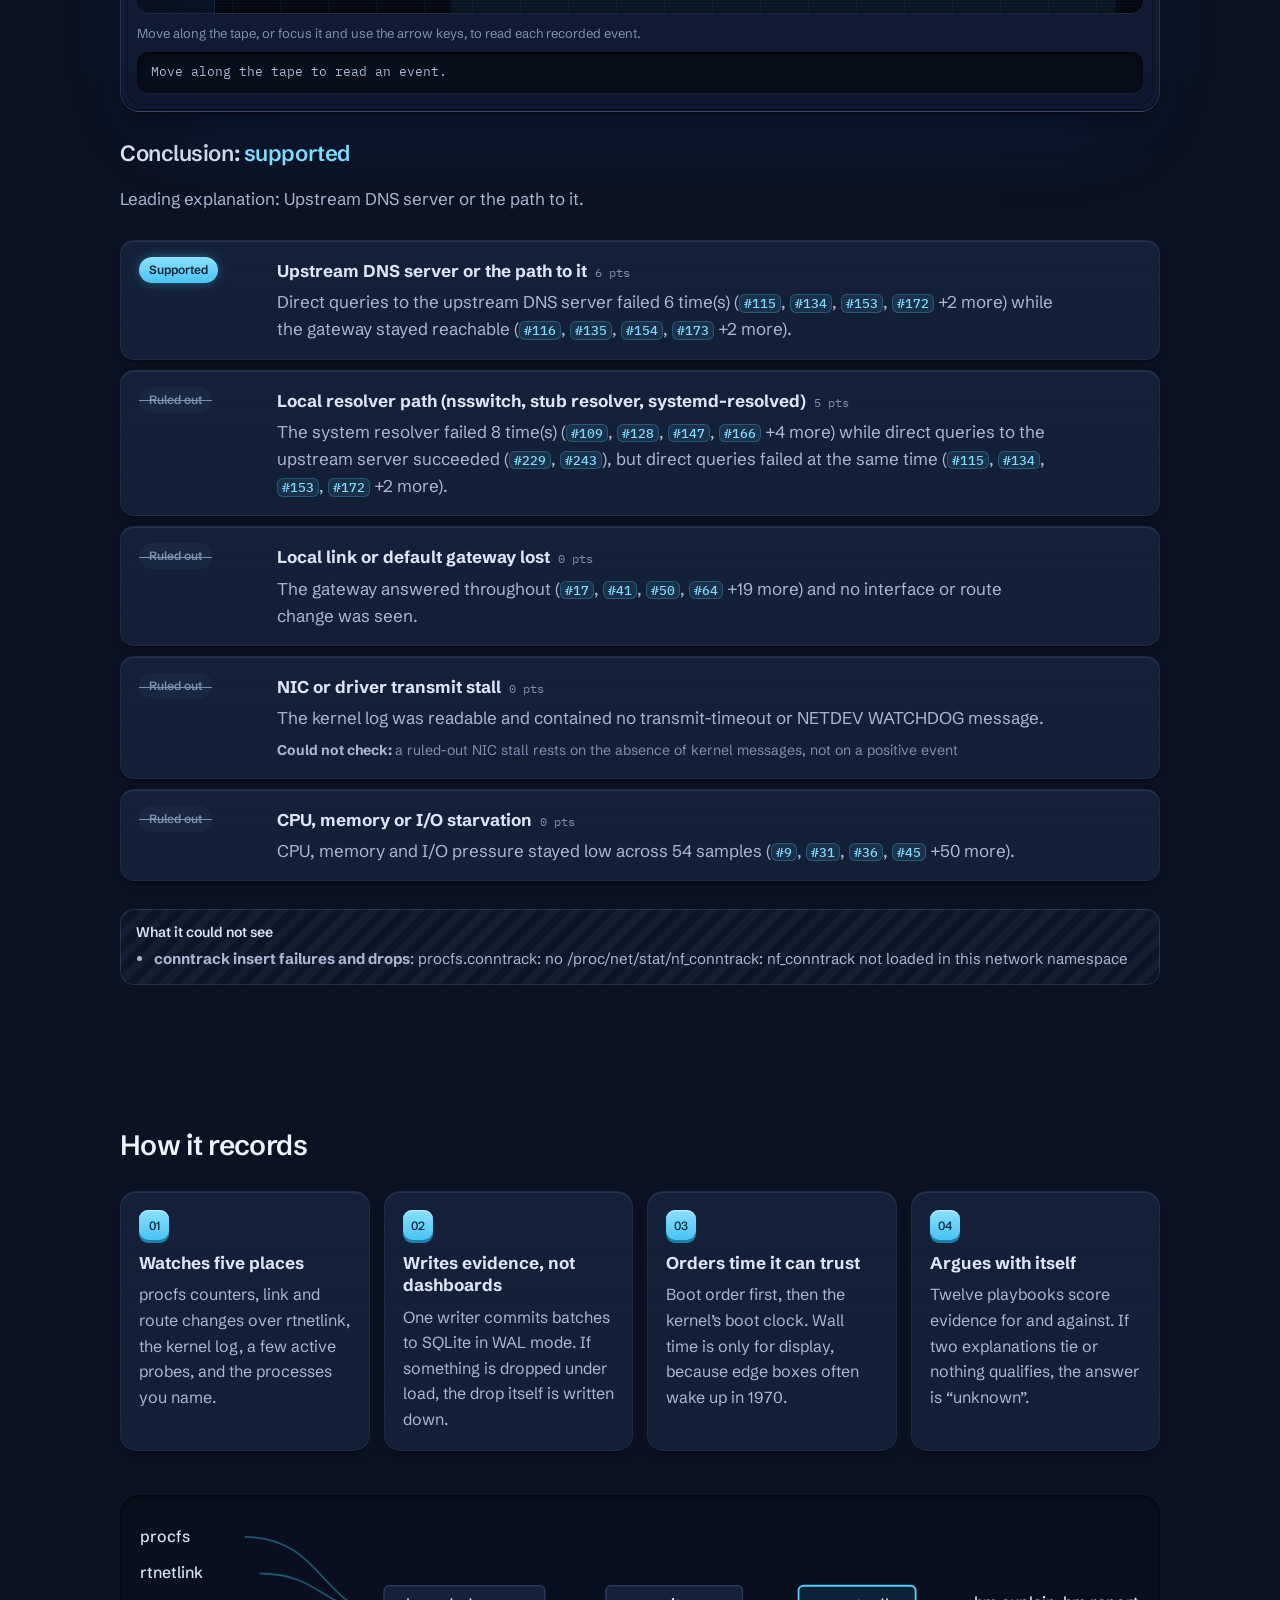
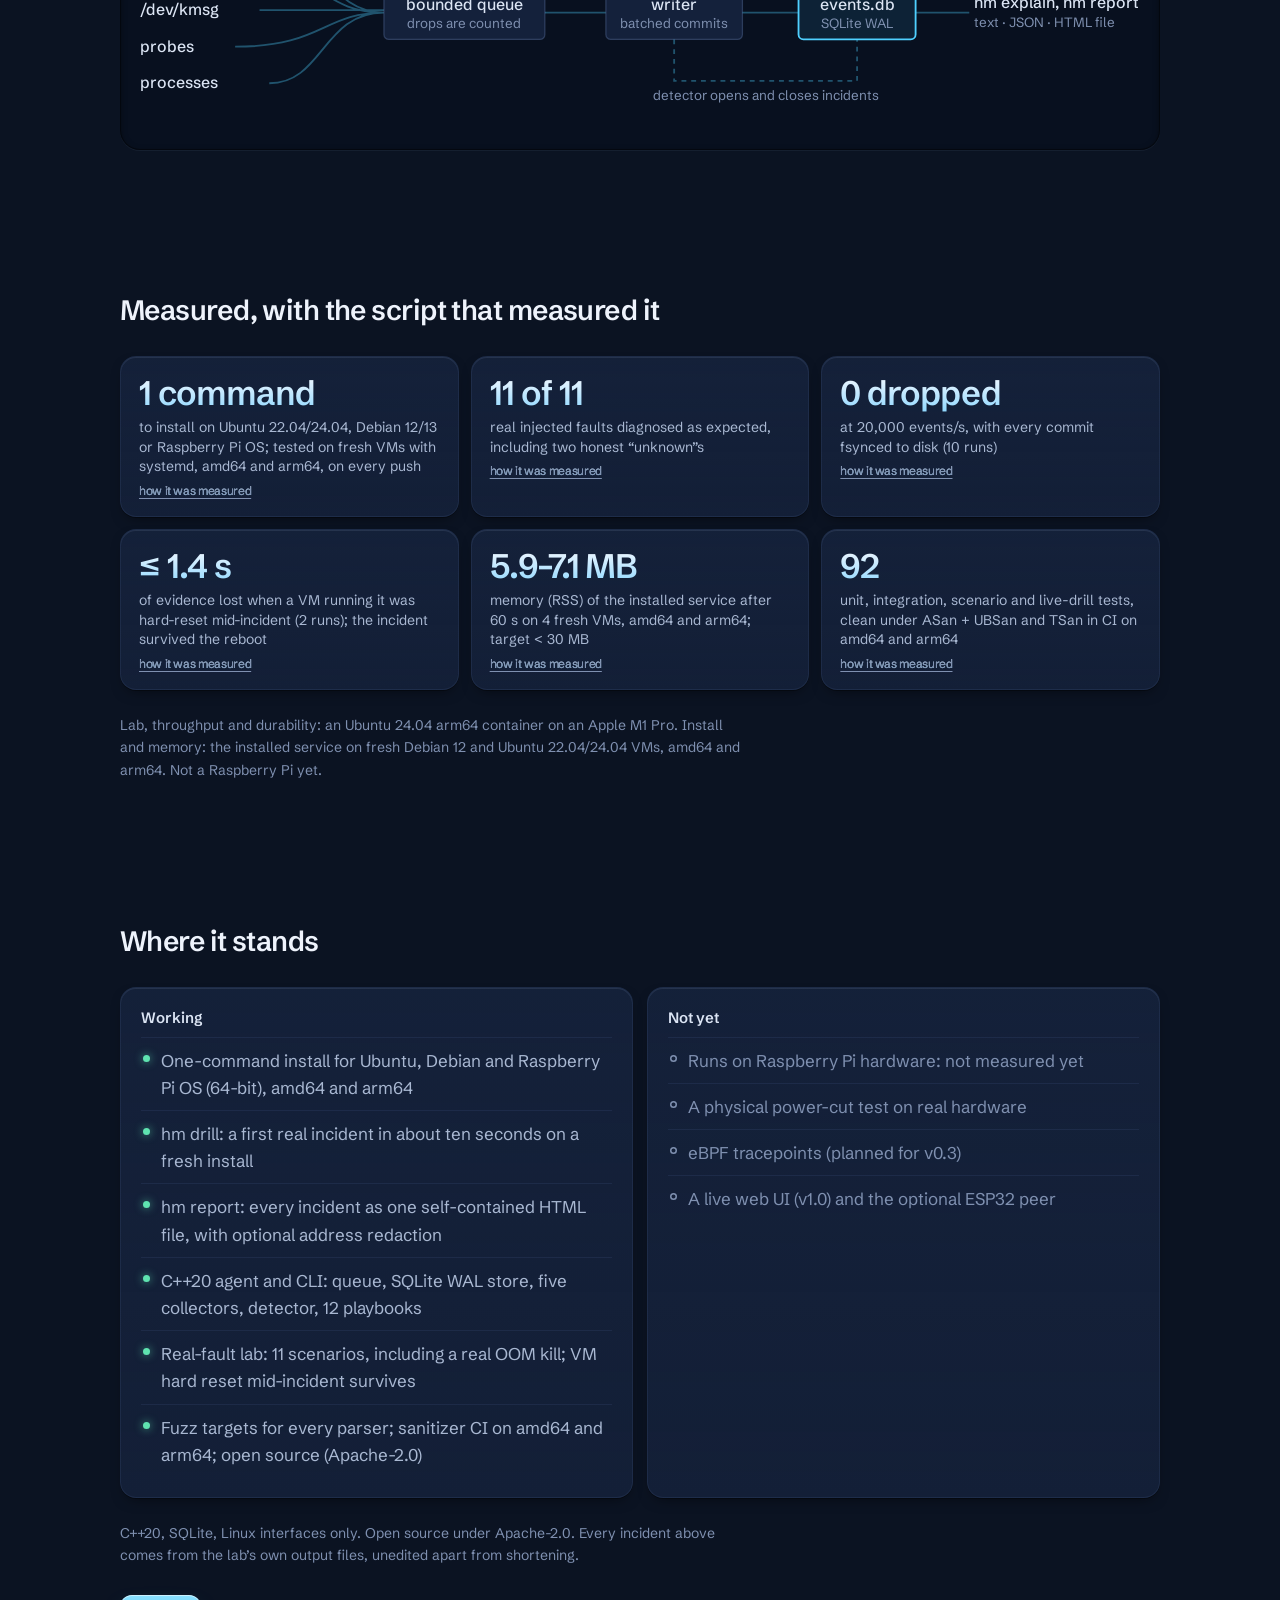
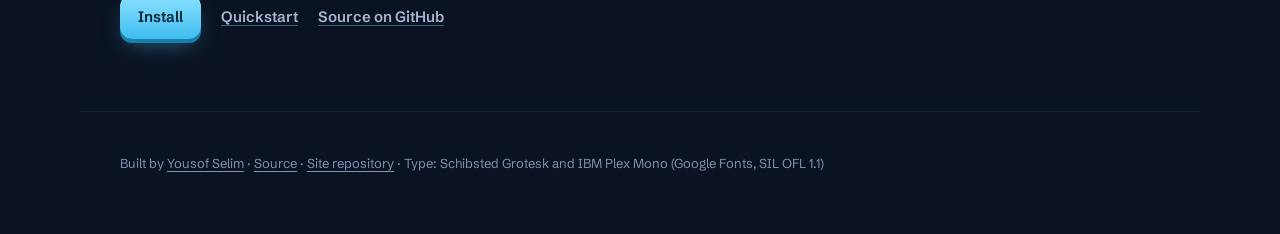
==== commit d60f896c: "Install first: one-command install as the primary call to action, lab incidents as examples; cool in" ====
--- a/site/index.html
+++ b/site/index.html
@@ -4,11 +4,10 @@
 <meta charset="utf-8">
 <meta name="viewport" content="width=device-width,initial-scale=1">
 <title>Hostmortem: a flight recorder for Linux edge boxes</title>
-<meta name="description" content="Hostmortem records what a Linux edge box was doing before it failed, keeps it through the reboot, and separates what it knows from what it suspects and what it cannot see. Real lab incidents, replayed.">
-<meta name="theme-color" content="#f2eee4" media="(prefers-color-scheme: light)">
-<meta name="theme-color" content="#13120f" media="(prefers-color-scheme: dark)">
+<meta name="description" content="Hostmortem records what a Linux edge box was doing before it failed, keeps it through the reboot, and separates what it knows from what it suspects and what it cannot see. Install it with one command on Ubuntu, Debian or Raspberry Pi OS.">
+<meta name="theme-color" content="#0b1322">
 <meta property="og:title" content="Hostmortem">
-<meta property="og:description" content="A flight recorder for Linux edge boxes. Real faults, replayed with their evidence.">
+<meta property="og:description" content="A flight recorder for Linux edge boxes. One-command install for Ubuntu, Debian and Raspberry Pi OS; real lab incidents as examples.">
 <meta property="og:image" content="https://yousofselim.com/hostmortem-showcase/og.png">
 <meta property="og:url" content="https://yousofselim.com/hostmortem-showcase/">
 <meta name="twitter:card" content="summary_large_image">
@@ -20,19 +19,20 @@
 <script src="app.js" defer></script>
 </head>
 <body>
-<a class="skip" href="#replay">Skip to the replay</a>
+<a class="skip" href="#install">Skip to install</a>
 
 <header class="top">
   <a class="mark" href="#" aria-label="Hostmortem, top of page">
     <svg viewBox="0 0 32 32" aria-hidden="true" class="mark-glyph">
-      <rect width="32" height="32" rx="7" fill="#e2470e"/>
-      <path class="lanes" d="M6 10.5H9M12 10.5H13.5M18.5 10.5H26M6 16H13.5M18.5 16H20.5M23.5 16H26M9 21.5H13.5M18.5 21.5H23" stroke="#f8f3ea" stroke-width="2.6" stroke-linecap="round"/>
-      <path class="splice" d="M16 6V26" stroke="#1d1b17" stroke-width="1.6" stroke-linecap="round" stroke-dasharray="2.2 2.2"/>
+      <defs><linearGradient id="mk" x1="0" y1="0" x2="0" y2="1"><stop offset="0" stop-color="#8be1ff"/><stop offset="1" stop-color="#3a8fd8"/></linearGradient></defs><rect width="32" height="32" rx="8" fill="url(#mk)"/>
+      <path class="lanes" d="M6 10.5H9M12 10.5H13.5M18.5 10.5H26M6 16H13.5M18.5 16H20.5M23.5 16H26M9 21.5H13.5M18.5 21.5H23" stroke="#06202f" stroke-width="2.6" stroke-linecap="round"/>
+      <path class="splice" d="M16 6V26" stroke="#f4f8ff" stroke-width="1.6" stroke-linecap="round" stroke-dasharray="2.2 2.2"/>
     </svg>
     <span>hostmortem</span>
   </a>
   <nav aria-label="Sections">
-    <a href="#replay">Replay</a>
+    <a href="#install">Install</a>
+    <a href="#examples">Examples</a>
     <a href="#how">How</a>
     <a href="#measured">Measured</a>
     <a href="#status">Status</a>
@@ -40,11 +40,28 @@
 </header>
 
 <main>
-  <section class="hero" id="replay" aria-labelledby="hero-title">
+  <section class="hero" aria-labelledby="hero-title">
     <h1 id="hero-title">It was fine, then it wasn’t, then someone rebooted it.<br><span>Hostmortem keeps the minutes before.</span></h1>
     <p class="lede">A recorder for Linux gateways and edge boxes. It writes kernel, network and service evidence to disk, survives the reboot, and answers with what it <em>knows</em>, what it <em>suspects</em> and what it <em>could not see</em>.</p>
-    <p class="get get-hero"><a class="get-primary" href="https://github.com/yeegz/hostmortem/releases/tag/v0.1.0">Download v0.1.0</a> <a href="https://github.com/yeegz/hostmortem">Open source on GitHub</a></p>
 
+    <div class="install" id="install">
+      <h2 class="install-title">Install</h2>
+      <p class="install-for">Ubuntu 22.04 or 24.04, Debian 12 or 13, Raspberry Pi OS (64-bit). amd64 and arm64. Needs sudo.</p>
+      <div class="install-cmd">
+        <pre><code id="install-line">curl -fsSL https://github.com/yeegz/hostmortem/releases/latest/download/install.sh | sudo sh</code></pre>
+        <button class="copy-btn" type="button" data-copy="install-line" hidden>Copy</button>
+      </div>
+      <p class="install-note">It checks the package against the release’s SHA-256 sums, installs it with apt and starts the <code>hmd</code> service. Re-run it to upgrade; your evidence is kept.</p>
+      <ol class="install-steps">
+        <li><code>sudo hm drill</code><span>records a harmless test incident: a process killed with SIGKILL, seen by the live agent</span></li>
+        <li><code>sudo hm explain 1</code><span>the diagnosis: what it knows, what it suspects, what it could not see</span></li>
+        <li><code>sudo hm report</code><span>every incident as one self-contained HTML file to open or send (<code>--redact</code> hides addresses)</span></li>
+      </ol>
+      <p class="get"><a class="get-primary" href="https://github.com/yeegz/hostmortem/blob/main/docs/QUICKSTART.md">Quickstart</a> <a href="https://github.com/yeegz/hostmortem/releases/latest">Latest release</a> <a href="https://github.com/yeegz/hostmortem">Source on GitHub</a></p>
+    </div>
+
+    <h2 class="examples-title" id="examples">Example incidents from the lab</h2>
+    <p class="examples-note">Real faults injected into Linux network namespaces, recorded by the agent and diagnosed by <code>hm explain</code>. Pick one and move along the tape.</p>
     <div class="picker" role="tablist" aria-label="Real lab incidents">
       <span class="picker-ink" aria-hidden="true"></span>
     </div>
@@ -52,7 +69,7 @@
     <figure class="tape-wrap">
       <div class="tape-head">
         <p class="tape-what" id="tape-what"></p>
-        <button class="replay-btn" type="button" id="replay-btn" aria-label="Replay the tape">Replay</button>
+        <div class="tape-tools"><span class="rec" aria-hidden="true"><i></i>Lab replay</span><button class="replay-btn" type="button" id="replay-btn" aria-label="Replay the tape">Replay</button></div>
       </div>
       <div class="tape" id="tape" tabindex="0" role="group" aria-roledescription="recorder tape"
            aria-describedby="tape-help readout">
@@ -105,8 +122,8 @@
         <text class="d-label" x="588" y="78" text-anchor="middle">events.db</text>
         <text class="d-sub" x="588" y="93" text-anchor="middle">SQLite WAL</text>
         <path class="d-line" d="M636 80 H680"/>
-        <text class="d-label" x="684" y="76">hm explain</text>
-        <text class="d-sub" x="684" y="92">text · JSON · HTML</text>
+        <text class="d-label" x="684" y="76">hm explain, hm report</text>
+        <text class="d-sub" x="684" y="92">text · JSON · HTML file</text>
         <path class="d-line dashed" d="M438 102 V136 H588 V102"/>
         <text class="d-sub" x="513" y="152" text-anchor="middle">detector opens and closes incidents</text>
       </svg>
@@ -116,7 +133,7 @@
   <section class="measured" id="measured" aria-labelledby="measured-title">
     <h2 id="measured-title">Measured, with the script that measured it</h2>
     <dl class="ledger" id="ledger"></dl>
-    <p class="fine">Measured in an Ubuntu 24.04 arm64 container on an Apple M1 Pro (Colima VM, 4 vCPU). Not a Raspberry Pi; Pi numbers come later.</p>
+    <p class="fine">Lab, throughput and durability: an Ubuntu 24.04 arm64 container on an Apple M1 Pro. Install and memory: the installed service on fresh Debian 12 and Ubuntu 22.04/24.04 VMs, amd64 and arm64. Not a Raspberry Pi yet.</p>
   </section>
 
   <section class="status" id="status" aria-labelledby="status-title">
@@ -132,7 +149,7 @@
       </div>
     </div>
     <p class="fine">C++20, SQLite, Linux interfaces only. Open source under Apache-2.0. Every incident above comes from the lab’s own output files, unedited apart from shortening.</p>
-    <p class="get"><a class="get-primary" href="https://github.com/yeegz/hostmortem/releases/tag/v0.1.0">Download v0.1.0</a> <a href="https://github.com/yeegz/hostmortem">Source on GitHub</a></p>
+    <p class="get"><a class="get-primary" href="#install">Install</a> <a href="https://github.com/yeegz/hostmortem/blob/main/docs/QUICKSTART.md">Quickstart</a> <a href="https://github.com/yeegz/hostmortem">Source on GitHub</a></p>
   </section>
 </main>
 
--- a/site/style.css
+++ b/site/style.css
@@ -2,27 +2,26 @@
 @font-face{font-family:"IBM Plex Mono";src:url(fonts/ibm-plex-mono-400.woff2) format("woff2");font-weight:400;font-display:swap}
 @font-face{font-family:"IBM Plex Mono";src:url(fonts/ibm-plex-mono-500.woff2) format("woff2");font-weight:500;font-display:swap}
 
-/* Strip-chart paper, ink, and the international orange of flight recorders. */
+/* Night instrument panel: navy metal, a recessed screen, cool signal light.
+   One theme (dark), layered surfaces: recessed < base < raised < floating. */
 :root{
-  --paper:#f2eee4; --paper-2:#ebe5d8; --grid:#ddd5c4; --grid-strong:#cbc1ad;
-  --ink:#1d1b17; --ink-2:#4f493f; --muted:#6a6355;
-  --orange:#e2470e; --orange-ink:#b3370a; --orange-wash:rgba(226,71,14,.10);
-  --ok:#2f5d3a; --line:#d4cbb8;
+  --paper:#0b1322; --paper-2:#121d33; --grid:#1a2742; --grid-strong:#2a3b5e;
+  --ink:#dce5f4; --ink-2:#a9b8d2; --muted:#7f90b0;
+  --orange:#4fd0ff; --orange-ink:#7fdcff; --orange-wash:rgba(79,208,255,.10);
+  --violet:#a58bff; --violet-wash:rgba(165,139,255,.14); --rose:#ff5d8f; --rose-wash:rgba(255,93,143,.14);
+  --ok:#5fe3b0; --line:#1e2c4a;
+  --raised:linear-gradient(180deg,#18264233,#0f182b00),#131f37;
+  --bezel:linear-gradient(180deg,#23345a,#141f38 38%,#0f1830);
+  --hi:inset 0 1px 0 rgba(190,215,255,.10);
+  --sh-1:0 1px 0 rgba(0,0,0,.35),0 6px 14px -6px rgba(0,0,0,.55);
+  --sh-2:0 2px 0 rgba(0,0,0,.35),0 18px 40px -18px rgba(0,0,0,.8),0 40px 80px -40px rgba(20,60,140,.45);
+  --well:inset 0 2px 6px rgba(0,0,0,.55),inset 0 0 0 1px rgba(0,0,0,.4),0 1px 0 rgba(190,215,255,.06);
   --display:"Schibsted Grotesk",system-ui,sans-serif;
   --mono:"IBM Plex Mono",ui-monospace,SFMono-Regular,Menlo,monospace;
   --text:"Schibsted Grotesk",system-ui,sans-serif;
   --t-fast:140ms; --t:220ms; --ease:cubic-bezier(.2,.7,.2,1);
-  --radius:6px; --gutter:clamp(16px,4vw,40px);
-  color-scheme:light;
-}
-@media (prefers-color-scheme:dark){
-  :root{
-    --paper:#13120f; --paper-2:#1b1915; --grid:#26231d; --grid-strong:#36322a;
-    --ink:#ece6d8; --ink-2:#c3bba9; --muted:#9a927f;
-    --orange:#ff6a2b; --orange-ink:#ff8a57; --orange-wash:rgba(255,106,43,.13);
-    --ok:#8fc79c; --line:#2f2b24;
-    color-scheme:dark;
-  }
+  --radius:10px; --r-lg:20px; --r-sm:6px; --gutter:clamp(16px,4vw,40px);
+  color-scheme:dark;
 }
 
 *,*::before,*::after{box-sizing:border-box}
@@ -239,4 +238,154 @@
   background:var(--ink);color:var(--paper)!important;transition:transform var(--t-fast) var(--ease),background var(--t-fast) var(--ease)}
 .get-primary:hover{background:var(--orange-ink)}
 .get-primary:active{transform:scale(.97)}
-.get-hero{margin:-12px 0 40px}
+
+/* Install: the primary call to action. */
+.install{margin:0 0 64px;padding:28px 0 0;border-top:2px solid var(--ink);max-width:860px}
+.install-title{font:700 22px/1.2 var(--display);letter-spacing:-.01em}
+.install-for{color:var(--ink-2);margin:6px 0 16px}
+.install-cmd{display:flex;align-items:stretch;gap:8px;flex-wrap:wrap}
+.install-cmd pre{flex:1 1 420px;min-width:0;margin:0;padding:14px 16px;background:var(--paper-2);border:1px solid var(--line);
+  border-radius:var(--radius);overflow-x:auto}
+.install-cmd code,.install code{font:500 14px/1.5 var(--mono)}
+.copy-btn{min-height:44px;padding:0 18px;border:1px solid var(--ink);border-radius:var(--radius);background:transparent;color:var(--ink);
+  font:600 15px/1 var(--display);cursor:pointer;transition:transform var(--t-fast) var(--ease)}
+.copy-btn:hover{color:var(--orange-ink);border-color:var(--orange-ink)}
+.copy-btn:active{transform:scale(.97)}
+.install-note{color:var(--ink-2);font-size:15px;margin:12px 0 18px;max-width:70ch}
+.install-steps{margin:0;padding:0;list-style:none;display:grid;gap:10px;counter-reset:s}
+.install-steps li{display:grid;grid-template-columns:minmax(150px,auto) 1fr;gap:4px 16px;align-items:baseline;counter-increment:s}
+.install-steps li span{color:var(--ink-2);font-size:15px}
+@media (max-width:600px){.install-steps li{grid-template-columns:1fr}}
+.examples-title{font:700 22px/1.2 var(--display);letter-spacing:-.01em;padding-top:28px;border-top:2px solid var(--ink)}
+.examples-note{color:var(--ink-2);margin:6px 0 20px;max-width:70ch}
+
+
+/* =================== Depth layer =================== */
+body{background:
+  radial-gradient(900px 520px at 8% -8%,rgba(79,208,255,.13),transparent 60%),
+  radial-gradient(800px 600px at 100% 30%,rgba(165,139,255,.08),transparent 60%),
+  var(--paper);background-attachment:fixed}
+.top{background:rgba(11,19,34,.72);border-bottom:1px solid rgba(120,150,210,.12);box-shadow:0 10px 30px -20px rgba(0,0,0,.9)}
+.top nav a{color:var(--ink-2)}
+.top nav a:hover{background:rgba(120,150,210,.10)}
+section{border-bottom:0}
+.hero h1{background:linear-gradient(180deg,#f4f8ff 30%,#9fb4d8);-webkit-background-clip:text;background-clip:text;color:transparent}
+.hero h1 span{background:linear-gradient(90deg,#7fdcff,#a58bff);-webkit-background-clip:text;background-clip:text;color:transparent}
+h2{color:#eef3fc}
+
+/* Chunky pressable buttons (raised, with a lip). */
+.get-primary,.copy-btn{position:relative;border:0;border-radius:12px;color:#06202f!important;
+  background:linear-gradient(180deg,#8be1ff,#3fbdf0);
+  box-shadow:inset 0 1px 0 rgba(255,255,255,.55),0 4px 0 #1b7fae,0 10px 22px -8px rgba(79,208,255,.55);
+  transition:transform 90ms var(--ease),box-shadow 90ms var(--ease),filter var(--t-fast) var(--ease)}
+.get-primary:hover,.copy-btn:hover{filter:brightness(1.07);background:linear-gradient(180deg,#8be1ff,#3fbdf0);color:#06202f}
+.get-primary:active,.copy-btn:active{transform:translateY(3px);box-shadow:inset 0 1px 0 rgba(255,255,255,.4),0 1px 0 #1b7fae,0 4px 10px -6px rgba(79,208,255,.5)}
+.get a:not(.get-primary){color:var(--ink-2);text-decoration-color:rgba(127,220,255,.4)}
+.get a:not(.get-primary):hover{color:var(--orange-ink)}
+
+/* Install console: raised slab, recessed command well. */
+.install{border-top:0;padding:28px clamp(18px,3vw,32px) 30px;border-radius:var(--r-lg);
+  background:var(--raised);box-shadow:var(--hi),var(--sh-2);border:1px solid rgba(120,150,210,.14);position:relative;overflow:hidden}
+.install::before{content:"";position:absolute;inset:0 0 auto 0;height:3px;background:linear-gradient(90deg,#4fd0ff,#a58bff 60%,transparent)}
+.install-title{display:flex;align-items:center;gap:10px}
+.install-title::before{content:"";width:9px;height:9px;border-radius:50%;background:var(--ok);
+  box-shadow:0 0 0 3px rgba(95,227,176,.15),0 0 12px rgba(95,227,176,.8)}
+.install-cmd pre{background:#070d19;border:0;border-radius:12px;box-shadow:var(--well);padding:15px 18px}
+.install-cmd pre code{color:#cfe9ff}
+.install-cmd pre code::before{content:"$ ";color:var(--ok)}
+.install-steps{gap:8px}
+.install-steps li{padding:10px 14px;border-radius:12px;background:rgba(7,13,25,.45);box-shadow:inset 0 0 0 1px rgba(120,150,210,.10)}
+.install-steps li code{color:var(--orange-ink)}
+.install code{color:var(--orange-ink)}
+
+.examples-title{border-top:0;padding-top:8px}
+
+/* Picker: pills on a sunken track; the ink becomes a raised pill. */
+.picker{gap:4px;padding:5px 40px 5px 5px;border:0;border-radius:14px;background:#070d19;box-shadow:var(--well);margin-bottom:14px}
+.picker button{border-radius:10px;padding:11px 14px;min-height:40px;position:relative;z-index:1}
+.picker button:hover{background:rgba(120,150,210,.08)}
+.picker button[aria-selected=true]{color:#06202f;font-weight:600}
+.picker-ink{top:5px;bottom:5px;height:auto;border-radius:10px;z-index:0;
+  background:linear-gradient(180deg,#8be1ff,#47c3f3);box-shadow:inset 0 1px 0 rgba(255,255,255,.5),0 6px 16px -6px rgba(79,208,255,.7)}
+
+/* The device: a machined bezel around a recessed screen. */
+.tape-wrap{position:relative;border:1px solid rgba(140,170,230,.16);border-radius:var(--r-lg);padding:16px 16px 18px;
+  background:var(--bezel);box-shadow:var(--hi),inset 0 -2px 0 rgba(0,0,0,.35),var(--sh-2)}
+.tape-wrap::after{content:"";position:absolute;inset:6px;border-radius:15px;pointer-events:none;
+  box-shadow:inset 0 0 0 1px rgba(0,0,0,.35)}
+.tape-head{align-items:center}
+.rec{display:inline-flex;align-items:center;gap:8px;font:500 12px/1 var(--display);color:var(--ink-2);
+  padding:7px 10px;border-radius:999px;background:#070d19;box-shadow:var(--well);white-space:nowrap}
+.rec i{width:8px;height:8px;border-radius:50%;background:var(--rose);box-shadow:0 0 10px var(--rose);animation:led 2.4s ease-in-out infinite}
+@keyframes led{50%{opacity:.35;box-shadow:0 0 2px var(--rose)}}
+.tape-tools{display:flex;align-items:center;gap:8px}
+.replay-btn{border:0;border-radius:999px;color:var(--ink);background:linear-gradient(180deg,#2a3d63,#1b2944);
+  box-shadow:inset 0 1px 0 rgba(255,255,255,.12),0 3px 0 #0a1222,0 8px 16px -8px rgba(0,0,0,.8)}
+.replay-btn:hover{background:linear-gradient(180deg,#33497a,#1f2f4f)}
+.replay-btn:active{transform:translateY(2px);box-shadow:inset 0 1px 0 rgba(255,255,255,.1),0 1px 0 #0a1222}
+.tape{border-radius:12px;overflow:hidden;
+  background:
+    radial-gradient(120% 90% at 50% 0%,rgba(79,208,255,.07),transparent 60%),
+    repeating-linear-gradient(0deg,rgba(255,255,255,.018) 0 1px,transparent 1px 3px),
+    repeating-linear-gradient(90deg,transparent 0 47px,rgba(79,208,255,.07) 47px 48px),
+    #050a14;
+  box-shadow:inset 0 3px 14px rgba(0,0,0,.8),inset 0 0 0 1px rgba(0,0,0,.6),0 1px 0 rgba(190,215,255,.08)}
+.lane-names{background:linear-gradient(90deg,#08101f,#0a1324);border-right:1px solid rgba(79,208,255,.12)}
+.lane-names span{color:#7f90b0}
+.cursor{background:var(--orange);box-shadow:0 0 10px var(--orange)}
+.lane-rule{stroke:rgba(79,208,255,.10)}
+.m-ok{stroke:#9fb4d8;stroke-opacity:.35}
+.m-info{stroke:#cfe0ff}
+.m-bad{stroke:var(--rose);filter:drop-shadow(0 0 4px rgba(255,93,143,.75))}
+.m-hit{stroke:var(--orange)}
+.pen{stroke:var(--orange);filter:drop-shadow(0 0 6px var(--orange))}
+.splice-line{stroke:var(--violet)}
+.window{fill:rgba(79,208,255,.07)}
+.readout{border-left:0;border-radius:12px;padding:10px 14px;background:#070d19;box-shadow:var(--well);color:var(--ink-2)}
+.readout.bad{box-shadow:var(--well),inset 3px 0 0 var(--rose)}
+
+/* Verdict: stacked cards, coloured by what the recorder knows. */
+.verdict{gap:10px}
+.v-conclusion .word{color:var(--orange-ink)}
+.v-conclusion .word.unknown{color:var(--ink);text-decoration-color:var(--violet)}
+.v-row{border-top:0;padding:16px 18px;border-radius:14px;background:var(--raised);
+  box-shadow:var(--hi),var(--sh-1);border:1px solid rgba(120,150,210,.10)}
+.v-tag{padding:4px 10px;border-radius:999px;font-size:12px}
+.v-tag.supported{color:#06202f;background:linear-gradient(180deg,#8be1ff,#47c3f3);box-shadow:0 0 14px -4px rgba(79,208,255,.8)}
+.v-tag.possible{color:#e9e2ff;background:var(--violet-wash);box-shadow:inset 0 0 0 1px rgba(165,139,255,.45)}
+.v-tag.ruled_out{color:var(--muted);background-color:rgba(120,150,210,.06)}
+.cite{background:var(--orange-wash);color:var(--orange-ink);border-radius:6px;box-shadow:inset 0 0 0 1px rgba(79,208,255,.25)}
+.cite:hover,.cite:focus-visible{background:var(--orange);color:#06202f}
+.blind{border:0;border-radius:14px;
+  background:repeating-linear-gradient(135deg,rgba(127,144,176,.07) 0 8px,transparent 8px 16px),#0d1628;
+  box-shadow:inset 0 0 0 1px rgba(127,144,176,.22)}
+
+/* How: raised tiles; numbers are a real sequence. */
+.steps{gap:14px}
+.steps li{border-top:0;padding:18px;border-radius:16px;background:var(--raised);box-shadow:var(--hi),var(--sh-1);
+  border:1px solid rgba(120,150,210,.10)}
+.steps li::before{display:inline-grid;place-items:center;width:30px;height:30px;border-radius:9px;margin-bottom:12px;
+  color:#06202f;background:linear-gradient(180deg,#8be1ff,#47c3f3);box-shadow:inset 0 1px 0 rgba(255,255,255,.5),0 3px 0 #1b7fae}
+.diagram{padding:20px;border-radius:var(--r-lg);background:#08101f;box-shadow:var(--well)}
+.d-box{fill:#14213b;stroke:rgba(120,150,210,.3)}
+.d-box.accent{fill:#0d2236;stroke:var(--orange)}
+.d-line{stroke:rgba(79,208,255,.35)}
+
+/* Measured: instrument readouts. */
+.ledger{gap:12px;border-top:0}
+.ledger div{padding:18px;border-bottom:0;border-radius:16px;background:var(--raised);box-shadow:var(--hi),var(--sh-1);
+  border:1px solid rgba(120,150,210,.10)}
+.ledger dd{background:linear-gradient(180deg,#f4f8ff,#8fd8ff);-webkit-background-clip:text;background-clip:text;color:transparent}
+.ledger a{color:var(--muted)}
+
+/* Status: two cards with status lights. */
+.status-cols{gap:14px}
+.status-cols>div{padding:20px;border-radius:16px;background:var(--raised);box-shadow:var(--hi),var(--sh-1);border:1px solid rgba(120,150,210,.10)}
+.status-cols li{border-top:1px solid rgba(120,150,210,.10);padding-left:20px;position:relative}
+.status-cols li::before{content:"";position:absolute;left:2px;top:17px;width:7px;height:7px;border-radius:50%;
+  background:var(--ok);box-shadow:0 0 8px rgba(95,227,176,.7)}
+#status-not li::before{background:transparent;box-shadow:inset 0 0 0 1.5px var(--muted)}
+.foot{border-top:1px solid rgba(120,150,210,.10)}
+
+@media (max-width:560px){.picker{padding-right:40px}.tape-head{flex-wrap:wrap}}
+@media (prefers-reduced-motion:reduce){.rec i{animation:none}}
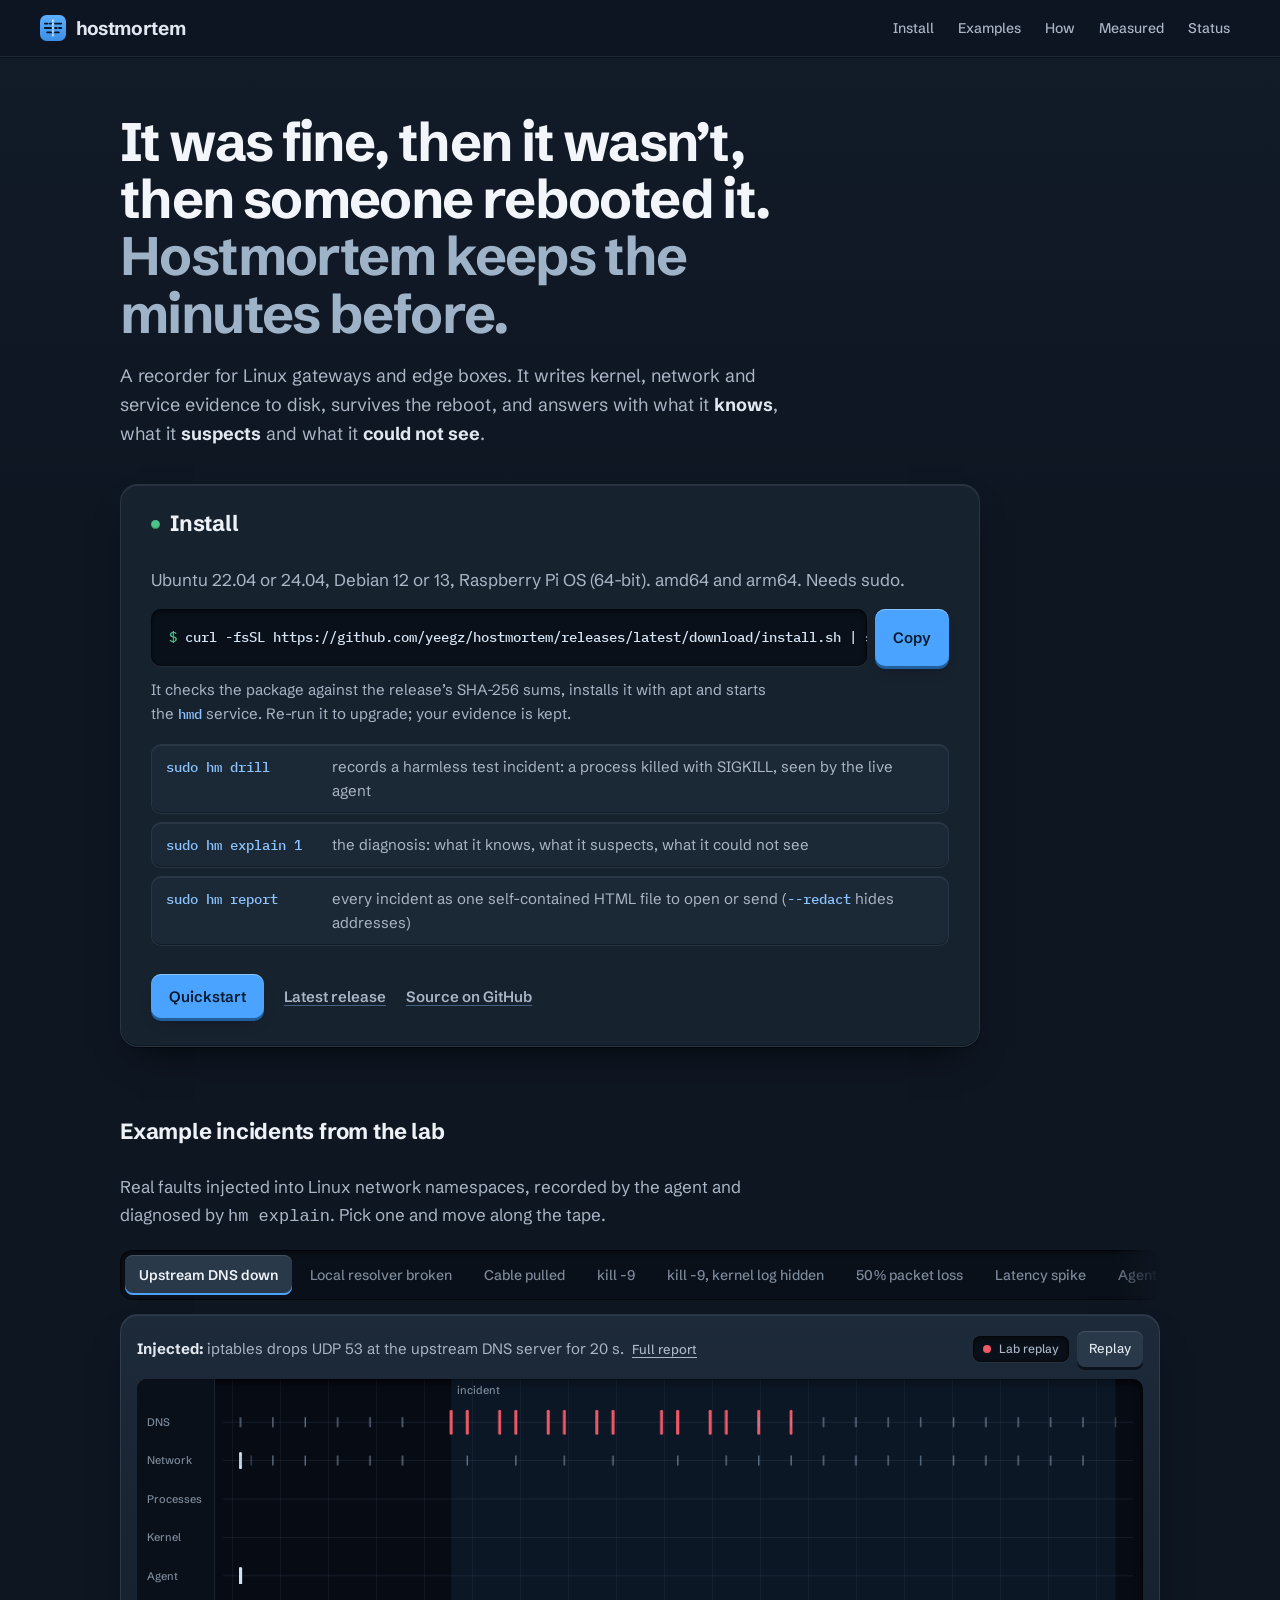
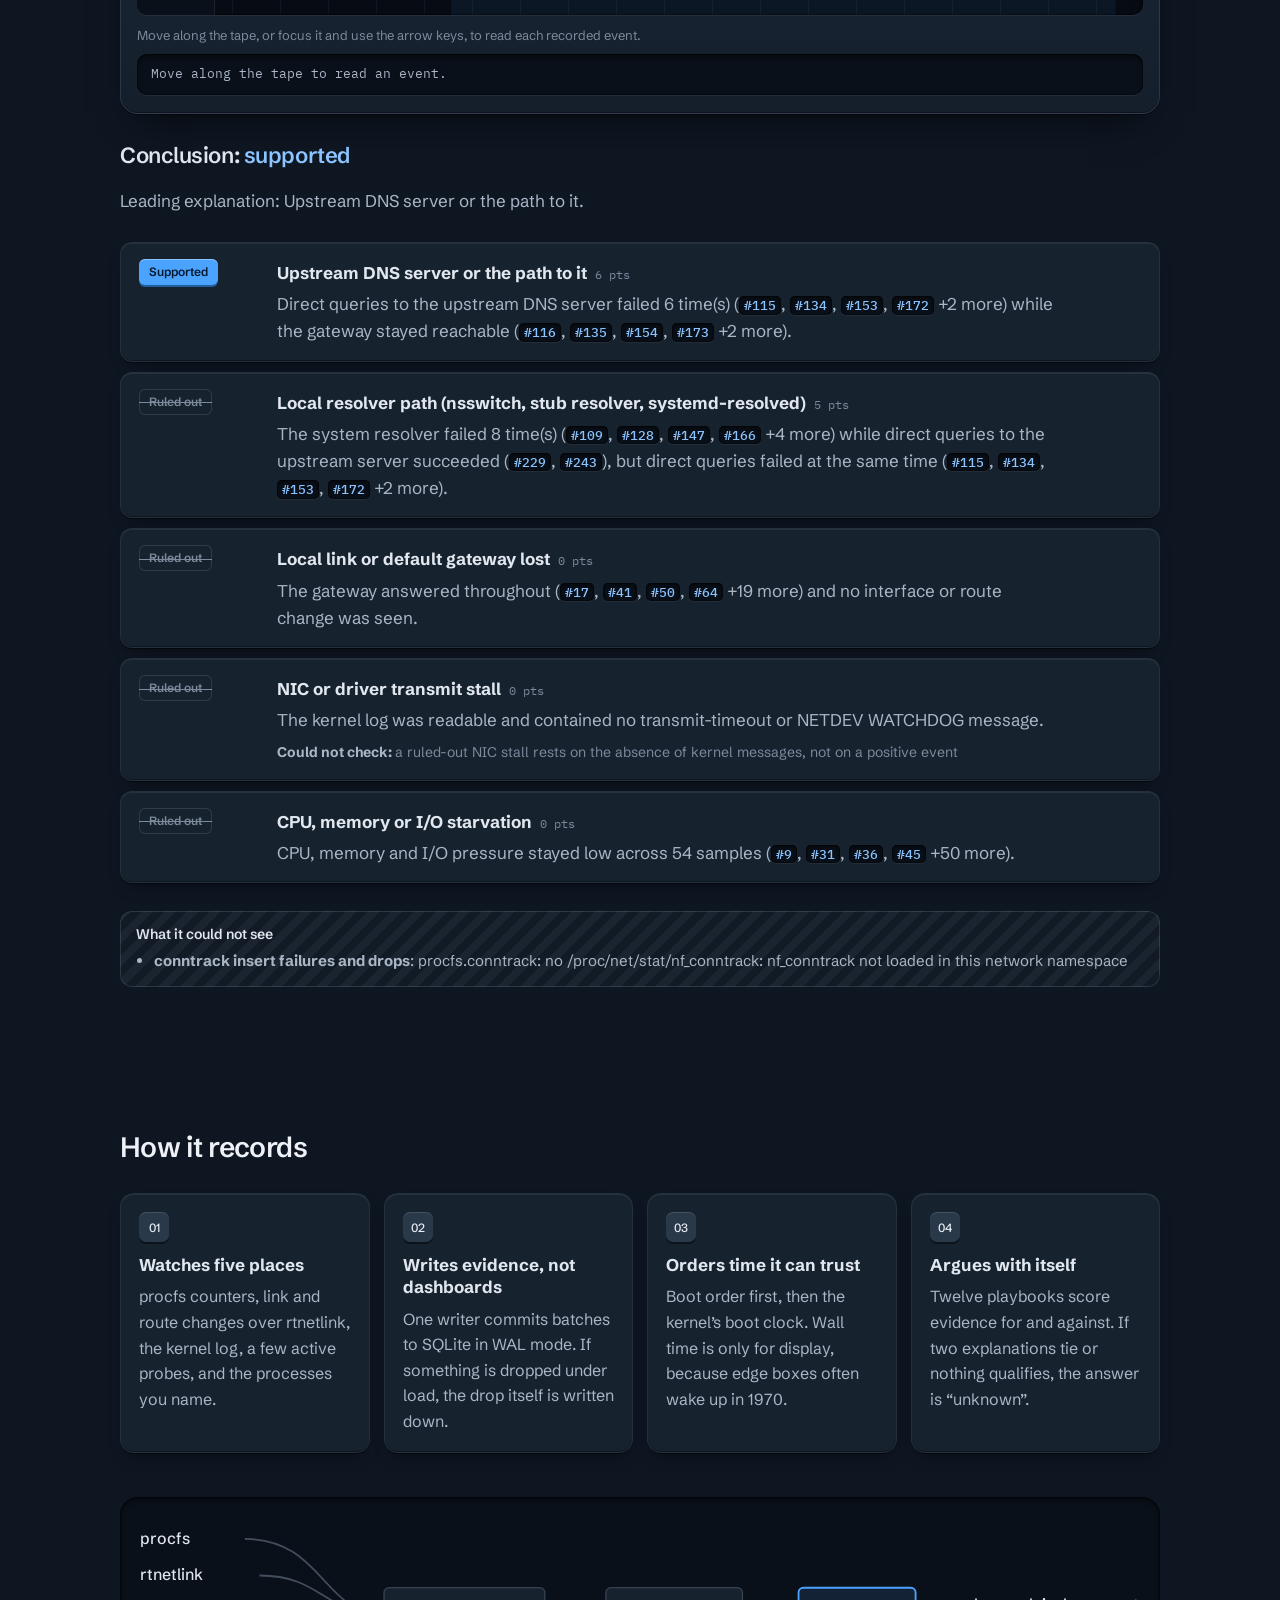
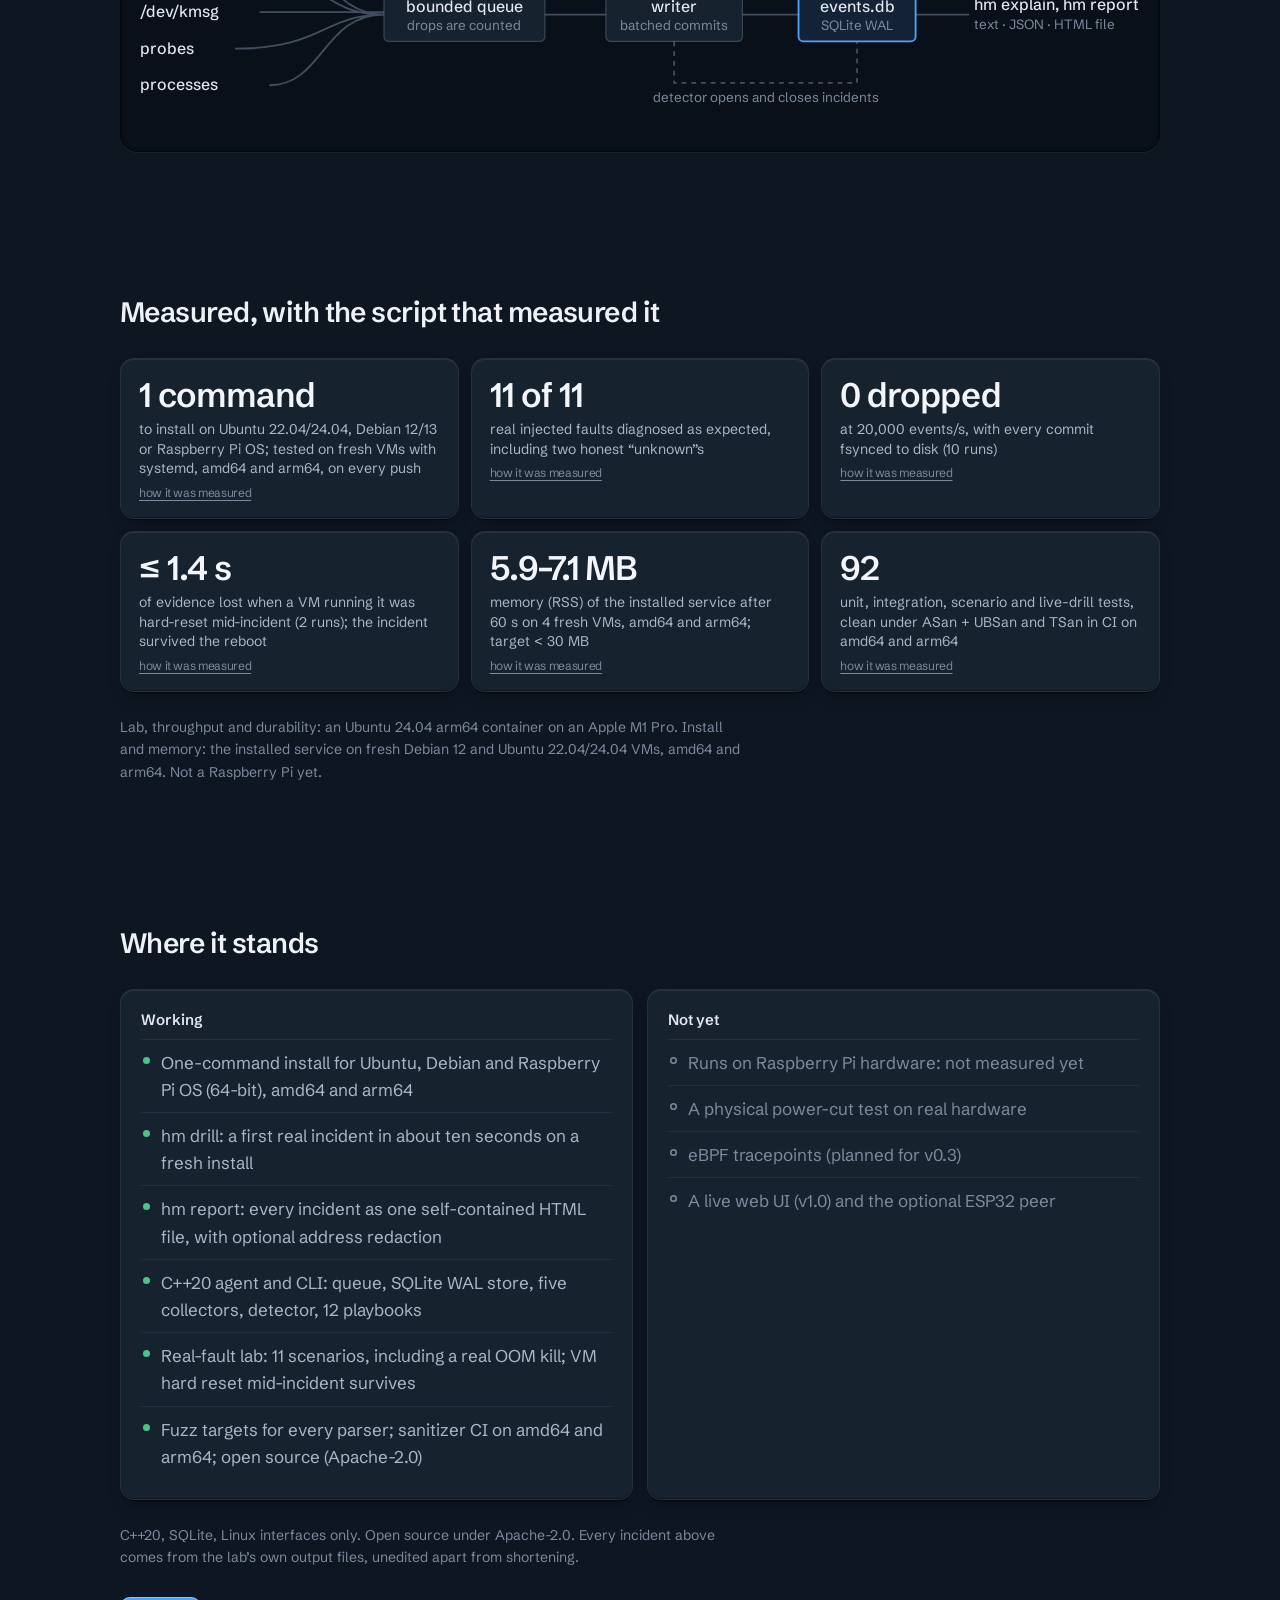
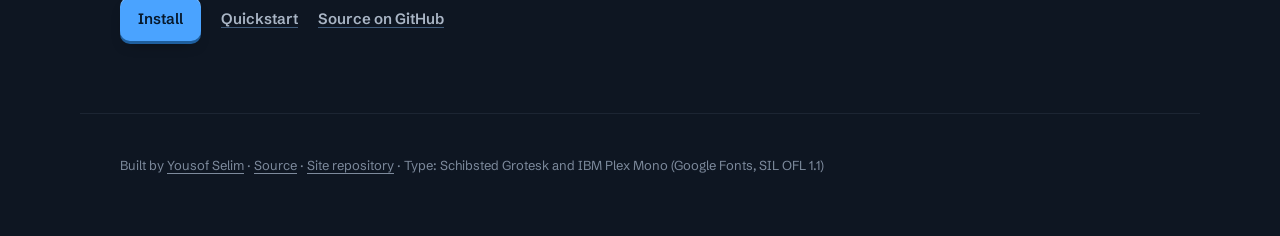
==== commit b8c7eca4: "Restyle: matte slate hardware panels, one signal blue; no purple, glows or gradient text Co-Authored" ====
--- a/site/index.html
+++ b/site/index.html
@@ -5,7 +5,7 @@
 <meta name="viewport" content="width=device-width,initial-scale=1">
 <title>Hostmortem: a flight recorder for Linux edge boxes</title>
 <meta name="description" content="Hostmortem records what a Linux edge box was doing before it failed, keeps it through the reboot, and separates what it knows from what it suspects and what it cannot see. Install it with one command on Ubuntu, Debian or Raspberry Pi OS.">
-<meta name="theme-color" content="#0b1322">
+<meta name="theme-color" content="#0e1622">
 <meta property="og:title" content="Hostmortem">
 <meta property="og:description" content="A flight recorder for Linux edge boxes. One-command install for Ubuntu, Debian and Raspberry Pi OS; real lab incidents as examples.">
 <meta property="og:image" content="https://yousofselim.com/hostmortem-showcase/og.png">
@@ -24,8 +24,8 @@
 <header class="top">
   <a class="mark" href="#" aria-label="Hostmortem, top of page">
     <svg viewBox="0 0 32 32" aria-hidden="true" class="mark-glyph">
-      <defs><linearGradient id="mk" x1="0" y1="0" x2="0" y2="1"><stop offset="0" stop-color="#8be1ff"/><stop offset="1" stop-color="#3a8fd8"/></linearGradient></defs><rect width="32" height="32" rx="8" fill="url(#mk)"/>
-      <path class="lanes" d="M6 10.5H9M12 10.5H13.5M18.5 10.5H26M6 16H13.5M18.5 16H20.5M23.5 16H26M9 21.5H13.5M18.5 21.5H23" stroke="#06202f" stroke-width="2.6" stroke-linecap="round"/>
+      <defs><linearGradient id="mk" x1="0" y1="0" x2="0" y2="1"><stop offset="0" stop-color="#5cb0ff"/><stop offset="1" stop-color="#3d8fe6"/></linearGradient></defs><rect width="32" height="32" rx="8" fill="url(#mk)"/>
+      <path class="lanes" d="M6 10.5H9M12 10.5H13.5M18.5 10.5H26M6 16H13.5M18.5 16H20.5M23.5 16H26M9 21.5H13.5M18.5 21.5H23" stroke="#06182b" stroke-width="2.6" stroke-linecap="round"/>
       <path class="splice" d="M16 6V26" stroke="#f4f8ff" stroke-width="1.6" stroke-linecap="round" stroke-dasharray="2.2 2.2"/>
     </svg>
     <span>hostmortem</span>
--- a/site/style.css
+++ b/site/style.css
@@ -2,25 +2,24 @@
 @font-face{font-family:"IBM Plex Mono";src:url(fonts/ibm-plex-mono-400.woff2) format("woff2");font-weight:400;font-display:swap}
 @font-face{font-family:"IBM Plex Mono";src:url(fonts/ibm-plex-mono-500.woff2) format("woff2");font-weight:500;font-display:swap}
 
-/* Night instrument panel: navy metal, a recessed screen, cool signal light.
-   One theme (dark), layered surfaces: recessed < base < raised < floating. */
+/* Instrument panel: slate-navy hardware in layers (recessed wells, raised
+   bevelled cards), one signal blue, steel for "possible", green/red lights.
+   No gradient text, no glows. */
 :root{
-  --paper:#0b1322; --paper-2:#121d33; --grid:#1a2742; --grid-strong:#2a3b5e;
-  --ink:#dce5f4; --ink-2:#a9b8d2; --muted:#7f90b0;
-  --orange:#4fd0ff; --orange-ink:#7fdcff; --orange-wash:rgba(79,208,255,.10);
-  --violet:#a58bff; --violet-wash:rgba(165,139,255,.14); --rose:#ff5d8f; --rose-wash:rgba(255,93,143,.14);
-  --ok:#5fe3b0; --line:#1e2c4a;
-  --raised:linear-gradient(180deg,#18264233,#0f182b00),#131f37;
-  --bezel:linear-gradient(180deg,#23345a,#141f38 38%,#0f1830);
-  --hi:inset 0 1px 0 rgba(190,215,255,.10);
-  --sh-1:0 1px 0 rgba(0,0,0,.35),0 6px 14px -6px rgba(0,0,0,.55);
-  --sh-2:0 2px 0 rgba(0,0,0,.35),0 18px 40px -18px rgba(0,0,0,.8),0 40px 80px -40px rgba(20,60,140,.45);
-  --well:inset 0 2px 6px rgba(0,0,0,.55),inset 0 0 0 1px rgba(0,0,0,.4),0 1px 0 rgba(190,215,255,.06);
+  --paper:#0e1622; --paper-2:#17222f; --grid:#1a2635; --grid-strong:#2b3a4c;
+  --ink:#e1e7ef; --ink-2:#aab6c6; --muted:#7d8a9c;
+  --orange:#4aa3ff; --orange-ink:#8cc4ff; --orange-wash:rgba(74,163,255,.10);
+  --steel:#9fb3c8; --rose:#f05a67; --ok:#4cc38a; --line:#1f2b3a;
+  --card:#17222f; --card2:#1b2836; --well:#0a1019;
+  --hi:inset 0 1px 0 rgba(255,255,255,.07),inset 0 -1px 0 rgba(0,0,0,.35);
+  --sh-1:0 1px 0 rgba(0,0,0,.5),0 8px 18px -10px rgba(0,0,0,.7);
+  --sh-2:0 1px 0 rgba(0,0,0,.5),0 18px 36px -18px rgba(0,0,0,.8);
+  --sunk:inset 0 2px 5px rgba(0,0,0,.55),inset 0 0 0 1px rgba(0,0,0,.45),0 1px 0 rgba(255,255,255,.05);
   --display:"Schibsted Grotesk",system-ui,sans-serif;
   --mono:"IBM Plex Mono",ui-monospace,SFMono-Regular,Menlo,monospace;
   --text:"Schibsted Grotesk",system-ui,sans-serif;
   --t-fast:140ms; --t:220ms; --ease:cubic-bezier(.2,.7,.2,1);
-  --radius:10px; --r-lg:20px; --r-sm:6px; --gutter:clamp(16px,4vw,40px);
+  --radius:10px; --r-lg:18px; --r-sm:6px; --gutter:clamp(16px,4vw,40px);
   color-scheme:dark;
 }
 
@@ -261,131 +260,113 @@
 
 
 /* =================== Depth layer =================== */
-body{background:
-  radial-gradient(900px 520px at 8% -8%,rgba(79,208,255,.13),transparent 60%),
-  radial-gradient(800px 600px at 100% 30%,rgba(165,139,255,.08),transparent 60%),
-  var(--paper);background-attachment:fixed}
-.top{background:rgba(11,19,34,.72);border-bottom:1px solid rgba(120,150,210,.12);box-shadow:0 10px 30px -20px rgba(0,0,0,.9)}
+body{background:linear-gradient(180deg,#121b28,var(--paper) 520px)}
+.top{background:rgba(14,22,34,.86);border-bottom:1px solid rgba(150,170,195,.12);box-shadow:0 1px 0 rgba(0,0,0,.4)}
 .top nav a{color:var(--ink-2)}
-.top nav a:hover{background:rgba(120,150,210,.10)}
+.top nav a:hover{background:rgba(150,170,195,.10)}
 section{border-bottom:0}
-.hero h1{background:linear-gradient(180deg,#f4f8ff 30%,#9fb4d8);-webkit-background-clip:text;background-clip:text;color:transparent}
-.hero h1 span{background:linear-gradient(90deg,#7fdcff,#a58bff);-webkit-background-clip:text;background-clip:text;color:transparent}
-h2{color:#eef3fc}
-
-/* Chunky pressable buttons (raised, with a lip). */
-.get-primary,.copy-btn{position:relative;border:0;border-radius:12px;color:#06202f!important;
-  background:linear-gradient(180deg,#8be1ff,#3fbdf0);
-  box-shadow:inset 0 1px 0 rgba(255,255,255,.55),0 4px 0 #1b7fae,0 10px 22px -8px rgba(79,208,255,.55);
-  transition:transform 90ms var(--ease),box-shadow 90ms var(--ease),filter var(--t-fast) var(--ease)}
-.get-primary:hover,.copy-btn:hover{filter:brightness(1.07);background:linear-gradient(180deg,#8be1ff,#3fbdf0);color:#06202f}
-.get-primary:active,.copy-btn:active{transform:translateY(3px);box-shadow:inset 0 1px 0 rgba(255,255,255,.4),0 1px 0 #1b7fae,0 4px 10px -6px rgba(79,208,255,.5)}
-.get a:not(.get-primary){color:var(--ink-2);text-decoration-color:rgba(127,220,255,.4)}
+.hero h1{color:#f2f5f9}
+.hero h1 span{color:var(--steel)}
+h2{color:#eef2f7}
+
+/* Pressable keys: a raised cap with a lip that compresses. */
+.get-primary,.copy-btn{position:relative;border:0;border-radius:10px;color:#06182b!important;background:var(--orange);
+  box-shadow:inset 0 1px 0 rgba(255,255,255,.35),0 3px 0 #1f5f9e,0 8px 16px -10px rgba(0,0,0,.8);
+  transition:transform 90ms var(--ease),box-shadow 90ms var(--ease),background var(--t-fast) var(--ease)}
+.get-primary:hover,.copy-btn:hover{background:#5cb0ff;color:#06182b}
+.get-primary:active,.copy-btn:active{transform:translateY(2px);box-shadow:inset 0 1px 0 rgba(255,255,255,.3),0 1px 0 #1f5f9e}
+.get a:not(.get-primary){color:var(--ink-2);text-decoration-color:rgba(140,196,255,.4)}
 .get a:not(.get-primary):hover{color:var(--orange-ink)}
 
-/* Install console: raised slab, recessed command well. */
-.install{border-top:0;padding:28px clamp(18px,3vw,32px) 30px;border-radius:var(--r-lg);
-  background:var(--raised);box-shadow:var(--hi),var(--sh-2);border:1px solid rgba(120,150,210,.14);position:relative;overflow:hidden}
-.install::before{content:"";position:absolute;inset:0 0 auto 0;height:3px;background:linear-gradient(90deg,#4fd0ff,#a58bff 60%,transparent)}
+/* Install console: raised slab, sunken command well. */
+.install{border-top:0;padding:26px clamp(18px,3vw,30px) 28px;border-radius:var(--r-lg);
+  background:var(--card);box-shadow:var(--hi),var(--sh-2);border:1px solid rgba(150,170,195,.14)}
 .install-title{display:flex;align-items:center;gap:10px}
-.install-title::before{content:"";width:9px;height:9px;border-radius:50%;background:var(--ok);
-  box-shadow:0 0 0 3px rgba(95,227,176,.15),0 0 12px rgba(95,227,176,.8)}
-.install-cmd pre{background:#070d19;border:0;border-radius:12px;box-shadow:var(--well);padding:15px 18px}
-.install-cmd pre code{color:#cfe9ff}
+.install-title::before{content:"";width:9px;height:9px;border-radius:50%;background:var(--ok);box-shadow:inset 0 -1px 1px rgba(0,0,0,.35)}
+.install-cmd pre{background:var(--well);border:0;border-radius:10px;box-shadow:var(--sunk);padding:15px 18px}
+.install-cmd pre code{color:#d6e6f7}
 .install-cmd pre code::before{content:"$ ";color:var(--ok)}
 .install-steps{gap:8px}
-.install-steps li{padding:10px 14px;border-radius:12px;background:rgba(7,13,25,.45);box-shadow:inset 0 0 0 1px rgba(120,150,210,.10)}
-.install-steps li code{color:var(--orange-ink)}
-.install code{color:var(--orange-ink)}
-
+.install-steps li{padding:10px 14px;border-radius:10px;background:var(--card2);box-shadow:var(--hi);border:1px solid rgba(150,170,195,.10)}
+.install-steps li code,.install code{color:var(--orange-ink)}
 .examples-title{border-top:0;padding-top:8px}
 
-/* Picker: pills on a sunken track; the ink becomes a raised pill. */
-.picker{gap:4px;padding:5px 40px 5px 5px;border:0;border-radius:14px;background:#070d19;box-shadow:var(--well);margin-bottom:14px}
-.picker button{border-radius:10px;padding:11px 14px;min-height:40px;position:relative;z-index:1}
-.picker button:hover{background:rgba(120,150,210,.08)}
-.picker button[aria-selected=true]{color:#06202f;font-weight:600}
-.picker-ink{top:5px;bottom:5px;height:auto;border-radius:10px;z-index:0;
-  background:linear-gradient(180deg,#8be1ff,#47c3f3);box-shadow:inset 0 1px 0 rgba(255,255,255,.5),0 6px 16px -6px rgba(79,208,255,.7)}
-
-/* The device: a machined bezel around a recessed screen. */
-.tape-wrap{position:relative;border:1px solid rgba(140,170,230,.16);border-radius:var(--r-lg);padding:16px 16px 18px;
-  background:var(--bezel);box-shadow:var(--hi),inset 0 -2px 0 rgba(0,0,0,.35),var(--sh-2)}
-.tape-wrap::after{content:"";position:absolute;inset:6px;border-radius:15px;pointer-events:none;
-  box-shadow:inset 0 0 0 1px rgba(0,0,0,.35)}
+/* Picker: keys on a sunken track; the selected key is raised. */
+.picker{gap:4px;padding:5px 40px 5px 5px;border:0;border-radius:12px;background:var(--well);box-shadow:var(--sunk);margin-bottom:14px}
+.picker button{border-radius:8px;padding:11px 14px;min-height:40px;position:relative;z-index:1}
+.picker button:hover{background:rgba(150,170,195,.08)}
+.picker button[aria-selected=true]{color:#eef2f7;font-weight:600}
+.picker-ink{top:5px;bottom:5px;height:auto;border-radius:8px;z-index:0;background:#2a3949;
+  box-shadow:inset 0 1px 0 rgba(255,255,255,.12),inset 0 -2px 0 var(--orange),0 2px 0 #0b121b}
+
+/* The device: a bevelled housing around a recessed screen. */
+.tape-wrap{position:relative;border:1px solid rgba(150,170,195,.16);border-radius:var(--r-lg);padding:16px 16px 18px;
+  background:linear-gradient(180deg,#1d2a3a,#151f2c);box-shadow:var(--hi),var(--sh-2)}
 .tape-head{align-items:center}
 .rec{display:inline-flex;align-items:center;gap:8px;font:500 12px/1 var(--display);color:var(--ink-2);
-  padding:7px 10px;border-radius:999px;background:#070d19;box-shadow:var(--well);white-space:nowrap}
-.rec i{width:8px;height:8px;border-radius:50%;background:var(--rose);box-shadow:0 0 10px var(--rose);animation:led 2.4s ease-in-out infinite}
-@keyframes led{50%{opacity:.35;box-shadow:0 0 2px var(--rose)}}
+  padding:7px 10px;border-radius:8px;background:var(--well);box-shadow:var(--sunk);white-space:nowrap}
+.rec i{width:8px;height:8px;border-radius:50%;background:var(--rose);animation:led 2.4s ease-in-out infinite}
+@keyframes led{50%{opacity:.35}}
 .tape-tools{display:flex;align-items:center;gap:8px}
-.replay-btn{border:0;border-radius:999px;color:var(--ink);background:linear-gradient(180deg,#2a3d63,#1b2944);
-  box-shadow:inset 0 1px 0 rgba(255,255,255,.12),0 3px 0 #0a1222,0 8px 16px -8px rgba(0,0,0,.8)}
-.replay-btn:hover{background:linear-gradient(180deg,#33497a,#1f2f4f)}
-.replay-btn:active{transform:translateY(2px);box-shadow:inset 0 1px 0 rgba(255,255,255,.1),0 1px 0 #0a1222}
-.tape{border-radius:12px;overflow:hidden;
-  background:
-    radial-gradient(120% 90% at 50% 0%,rgba(79,208,255,.07),transparent 60%),
-    repeating-linear-gradient(0deg,rgba(255,255,255,.018) 0 1px,transparent 1px 3px),
-    repeating-linear-gradient(90deg,transparent 0 47px,rgba(79,208,255,.07) 47px 48px),
-    #050a14;
-  box-shadow:inset 0 3px 14px rgba(0,0,0,.8),inset 0 0 0 1px rgba(0,0,0,.6),0 1px 0 rgba(190,215,255,.08)}
-.lane-names{background:linear-gradient(90deg,#08101f,#0a1324);border-right:1px solid rgba(79,208,255,.12)}
-.lane-names span{color:#7f90b0}
-.cursor{background:var(--orange);box-shadow:0 0 10px var(--orange)}
-.lane-rule{stroke:rgba(79,208,255,.10)}
-.m-ok{stroke:#9fb4d8;stroke-opacity:.35}
-.m-info{stroke:#cfe0ff}
-.m-bad{stroke:var(--rose);filter:drop-shadow(0 0 4px rgba(255,93,143,.75))}
+.replay-btn{border:0;border-radius:8px;color:var(--ink);background:#2a3949;
+  box-shadow:inset 0 1px 0 rgba(255,255,255,.12),0 3px 0 #0b121b}
+.replay-btn:hover{background:#324356}
+.replay-btn:active{transform:translateY(2px);box-shadow:inset 0 1px 0 rgba(255,255,255,.1),0 1px 0 #0b121b}
+.tape{border-radius:10px;overflow:hidden;
+  background:repeating-linear-gradient(90deg,transparent 0 47px,rgba(150,170,195,.07) 47px 48px),#070c14;
+  box-shadow:inset 0 3px 10px rgba(0,0,0,.75),inset 0 0 0 1px rgba(0,0,0,.6),0 1px 0 rgba(255,255,255,.06)}
+.lane-names{background:#0a1019;border-right:1px solid rgba(150,170,195,.12)}
+.lane-names span{color:var(--muted)}
+.cursor{background:var(--orange)}
+.lane-rule{stroke:rgba(150,170,195,.10)}
+.m-ok{stroke:#9fb3c8;stroke-opacity:.35}
+.m-info{stroke:#d6e2ef}
+.m-bad{stroke:var(--rose)}
 .m-hit{stroke:var(--orange)}
-.pen{stroke:var(--orange);filter:drop-shadow(0 0 6px var(--orange))}
-.splice-line{stroke:var(--violet)}
-.window{fill:rgba(79,208,255,.07)}
-.readout{border-left:0;border-radius:12px;padding:10px 14px;background:#070d19;box-shadow:var(--well);color:var(--ink-2)}
-.readout.bad{box-shadow:var(--well),inset 3px 0 0 var(--rose)}
-
-/* Verdict: stacked cards, coloured by what the recorder knows. */
+.pen{stroke:var(--orange)}
+.splice-line{stroke:var(--steel)}
+.window{fill:rgba(74,163,255,.07)}
+.readout{border-left:0;border-radius:10px;padding:10px 14px;background:var(--well);box-shadow:var(--sunk);color:var(--ink-2)}
+.readout.bad{box-shadow:var(--sunk),inset 3px 0 0 var(--rose)}
+
+/* Verdict: stacked bevelled cards. */
 .verdict{gap:10px}
 .v-conclusion .word{color:var(--orange-ink)}
-.v-conclusion .word.unknown{color:var(--ink);text-decoration-color:var(--violet)}
-.v-row{border-top:0;padding:16px 18px;border-radius:14px;background:var(--raised);
-  box-shadow:var(--hi),var(--sh-1);border:1px solid rgba(120,150,210,.10)}
-.v-tag{padding:4px 10px;border-radius:999px;font-size:12px}
-.v-tag.supported{color:#06202f;background:linear-gradient(180deg,#8be1ff,#47c3f3);box-shadow:0 0 14px -4px rgba(79,208,255,.8)}
-.v-tag.possible{color:#e9e2ff;background:var(--violet-wash);box-shadow:inset 0 0 0 1px rgba(165,139,255,.45)}
-.v-tag.ruled_out{color:var(--muted);background-color:rgba(120,150,210,.06)}
-.cite{background:var(--orange-wash);color:var(--orange-ink);border-radius:6px;box-shadow:inset 0 0 0 1px rgba(79,208,255,.25)}
-.cite:hover,.cite:focus-visible{background:var(--orange);color:#06202f}
-.blind{border:0;border-radius:14px;
-  background:repeating-linear-gradient(135deg,rgba(127,144,176,.07) 0 8px,transparent 8px 16px),#0d1628;
-  box-shadow:inset 0 0 0 1px rgba(127,144,176,.22)}
-
-/* How: raised tiles; numbers are a real sequence. */
+.v-conclusion .word.unknown{color:var(--ink);text-decoration-color:var(--steel)}
+.v-row{border-top:0;padding:16px 18px;border-radius:12px;background:var(--card);box-shadow:var(--hi),var(--sh-1);border:1px solid rgba(150,170,195,.10)}
+.v-tag{padding:4px 10px;border-radius:6px;font-size:12px}
+.v-tag.supported{color:#06182b;background:var(--orange);box-shadow:inset 0 1px 0 rgba(255,255,255,.35),0 2px 0 #1f5f9e}
+.v-tag.possible{color:#e6edf5;background:#2a3949;box-shadow:inset 0 1px 0 rgba(255,255,255,.12),0 2px 0 #0b121b}
+.v-tag.ruled_out{color:var(--muted);background-color:transparent;box-shadow:inset 0 0 0 1px rgba(150,170,195,.18)}
+.cite{background:var(--well);color:var(--orange-ink);border-radius:5px;box-shadow:var(--sunk)}
+.cite:hover,.cite:focus-visible{background:var(--orange);color:#06182b}
+.blind{border:0;border-radius:12px;
+  background:repeating-linear-gradient(135deg,rgba(150,170,195,.07) 0 8px,transparent 8px 16px),#111a25;
+  box-shadow:inset 0 0 0 1px rgba(150,170,195,.2)}
+
+/* How: raised tiles; numbers are a real sequence (keycaps). */
 .steps{gap:14px}
-.steps li{border-top:0;padding:18px;border-radius:16px;background:var(--raised);box-shadow:var(--hi),var(--sh-1);
-  border:1px solid rgba(120,150,210,.10)}
-.steps li::before{display:inline-grid;place-items:center;width:30px;height:30px;border-radius:9px;margin-bottom:12px;
-  color:#06202f;background:linear-gradient(180deg,#8be1ff,#47c3f3);box-shadow:inset 0 1px 0 rgba(255,255,255,.5),0 3px 0 #1b7fae}
-.diagram{padding:20px;border-radius:var(--r-lg);background:#08101f;box-shadow:var(--well)}
-.d-box{fill:#14213b;stroke:rgba(120,150,210,.3)}
-.d-box.accent{fill:#0d2236;stroke:var(--orange)}
-.d-line{stroke:rgba(79,208,255,.35)}
-
-/* Measured: instrument readouts. */
+.steps li{border-top:0;padding:18px;border-radius:14px;background:var(--card);box-shadow:var(--hi),var(--sh-1);border:1px solid rgba(150,170,195,.10)}
+.steps li::before{display:inline-grid;place-items:center;width:30px;height:30px;border-radius:7px;margin-bottom:12px;
+  color:#e6edf5;background:#2a3949;box-shadow:inset 0 1px 0 rgba(255,255,255,.12),0 2px 0 #0b121b}
+.diagram{padding:20px;border-radius:var(--r-lg);background:var(--well);box-shadow:var(--sunk)}
+.d-box{fill:#17222f;stroke:rgba(150,170,195,.3)}
+.d-box.accent{fill:#132235;stroke:var(--orange)}
+.d-line{stroke:rgba(150,170,195,.4)}
+
+/* Measured: readouts on raised plates. */
 .ledger{gap:12px;border-top:0}
-.ledger div{padding:18px;border-bottom:0;border-radius:16px;background:var(--raised);box-shadow:var(--hi),var(--sh-1);
-  border:1px solid rgba(120,150,210,.10)}
-.ledger dd{background:linear-gradient(180deg,#f4f8ff,#8fd8ff);-webkit-background-clip:text;background-clip:text;color:transparent}
+.ledger div{padding:18px;border-bottom:0;border-radius:14px;background:var(--card);box-shadow:var(--hi),var(--sh-1);border:1px solid rgba(150,170,195,.10)}
+.ledger dd{color:#f2f5f9}
 .ledger a{color:var(--muted)}
 
-/* Status: two cards with status lights. */
+/* Status: two plates with status lights. */
 .status-cols{gap:14px}
-.status-cols>div{padding:20px;border-radius:16px;background:var(--raised);box-shadow:var(--hi),var(--sh-1);border:1px solid rgba(120,150,210,.10)}
-.status-cols li{border-top:1px solid rgba(120,150,210,.10);padding-left:20px;position:relative}
-.status-cols li::before{content:"";position:absolute;left:2px;top:17px;width:7px;height:7px;border-radius:50%;
-  background:var(--ok);box-shadow:0 0 8px rgba(95,227,176,.7)}
+.status-cols>div{padding:20px;border-radius:14px;background:var(--card);box-shadow:var(--hi),var(--sh-1);border:1px solid rgba(150,170,195,.10)}
+.status-cols li{border-top:1px solid rgba(150,170,195,.10);padding-left:20px;position:relative}
+.status-cols li::before{content:"";position:absolute;left:2px;top:17px;width:7px;height:7px;border-radius:50%;background:var(--ok)}
 #status-not li::before{background:transparent;box-shadow:inset 0 0 0 1.5px var(--muted)}
-.foot{border-top:1px solid rgba(120,150,210,.10)}
+.foot{border-top:1px solid rgba(150,170,195,.10)}
 
 @media (max-width:560px){.picker{padding-right:40px}.tape-head{flex-wrap:wrap}}
 @media (prefers-reduced-motion:reduce){.rec i{animation:none}}
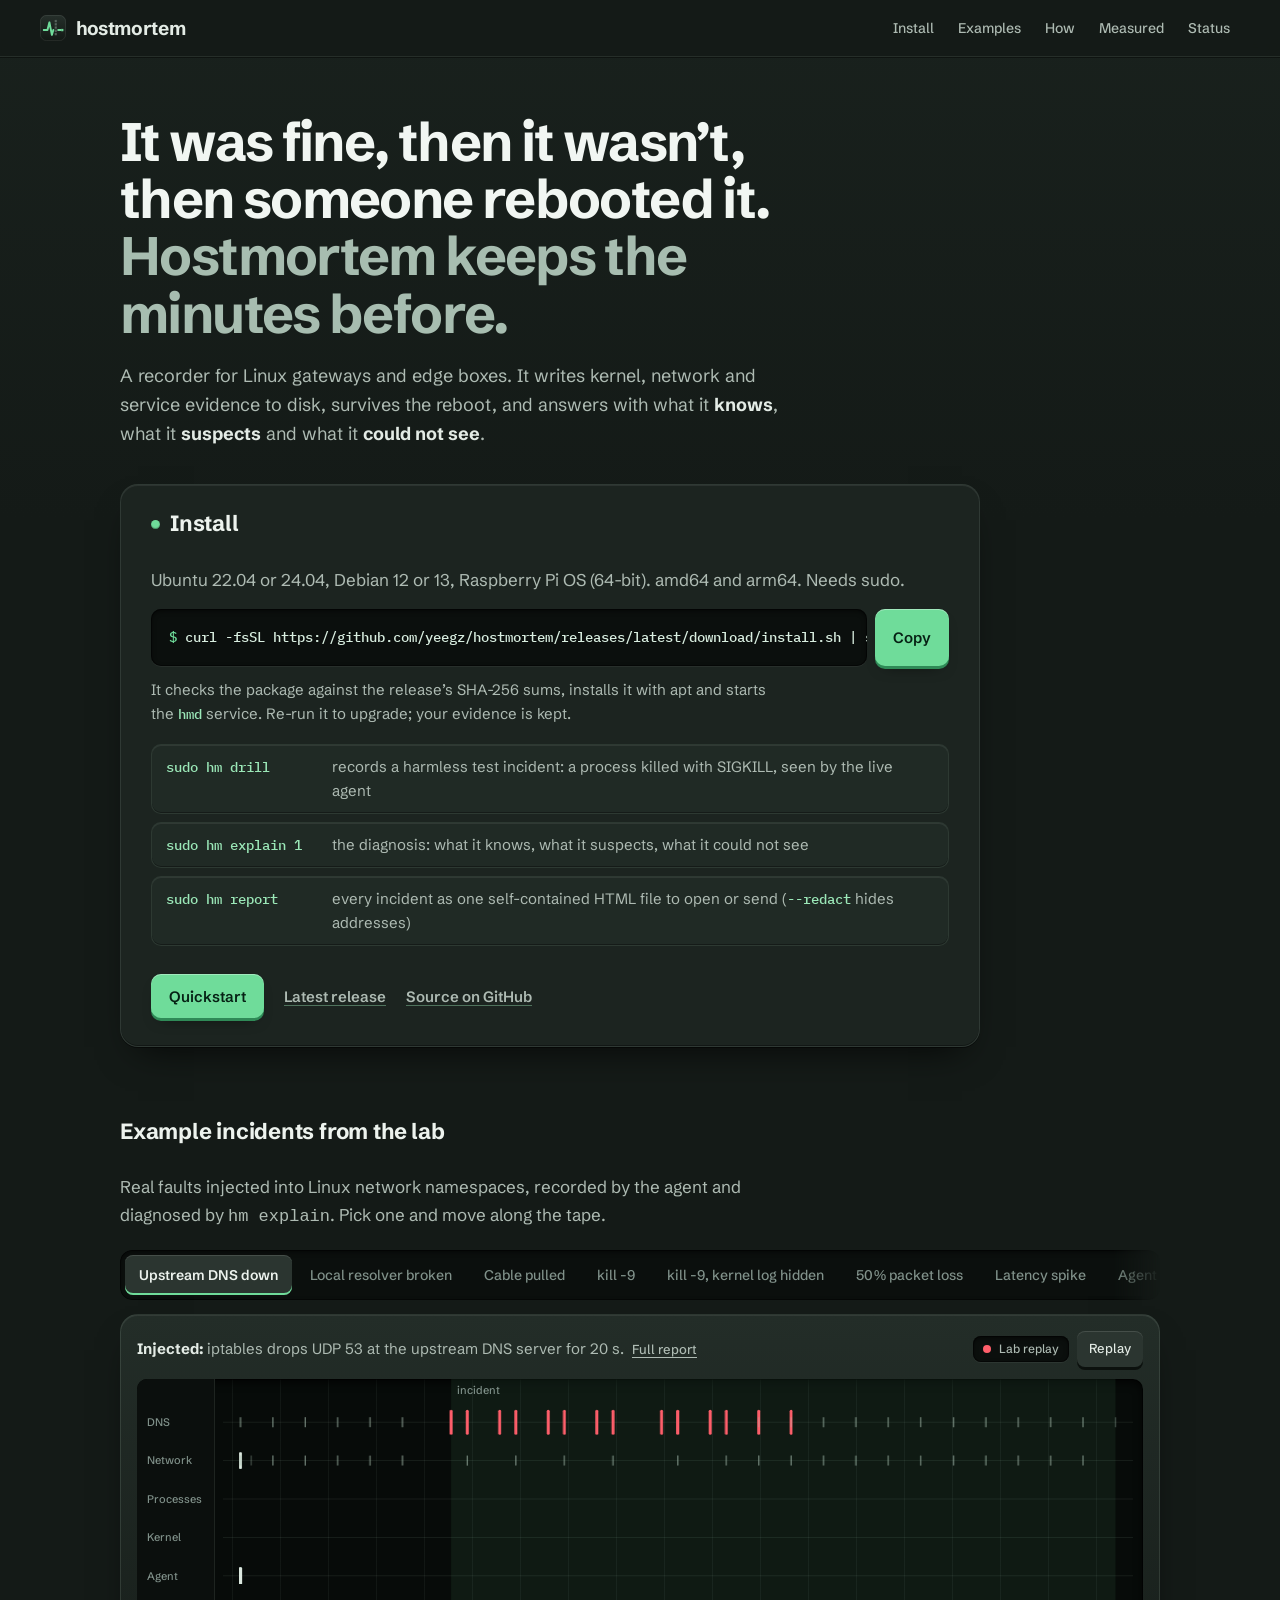
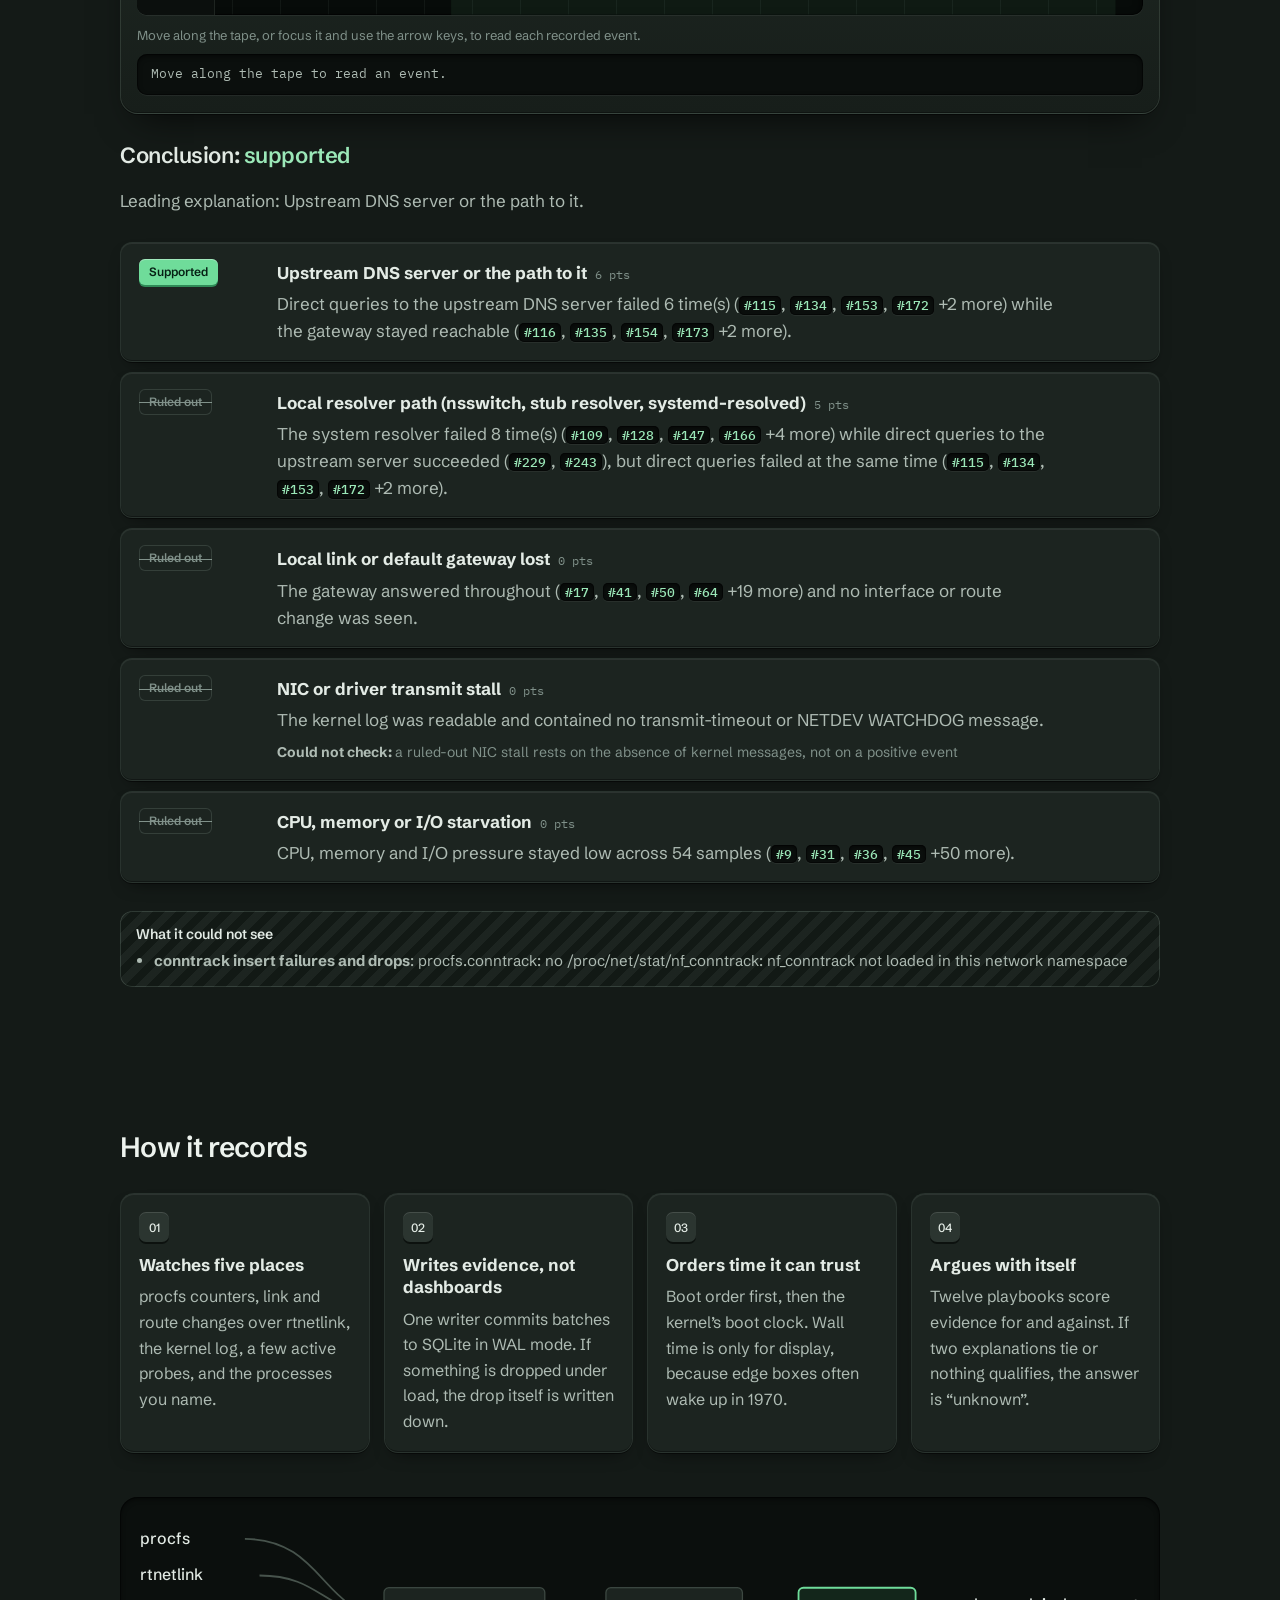
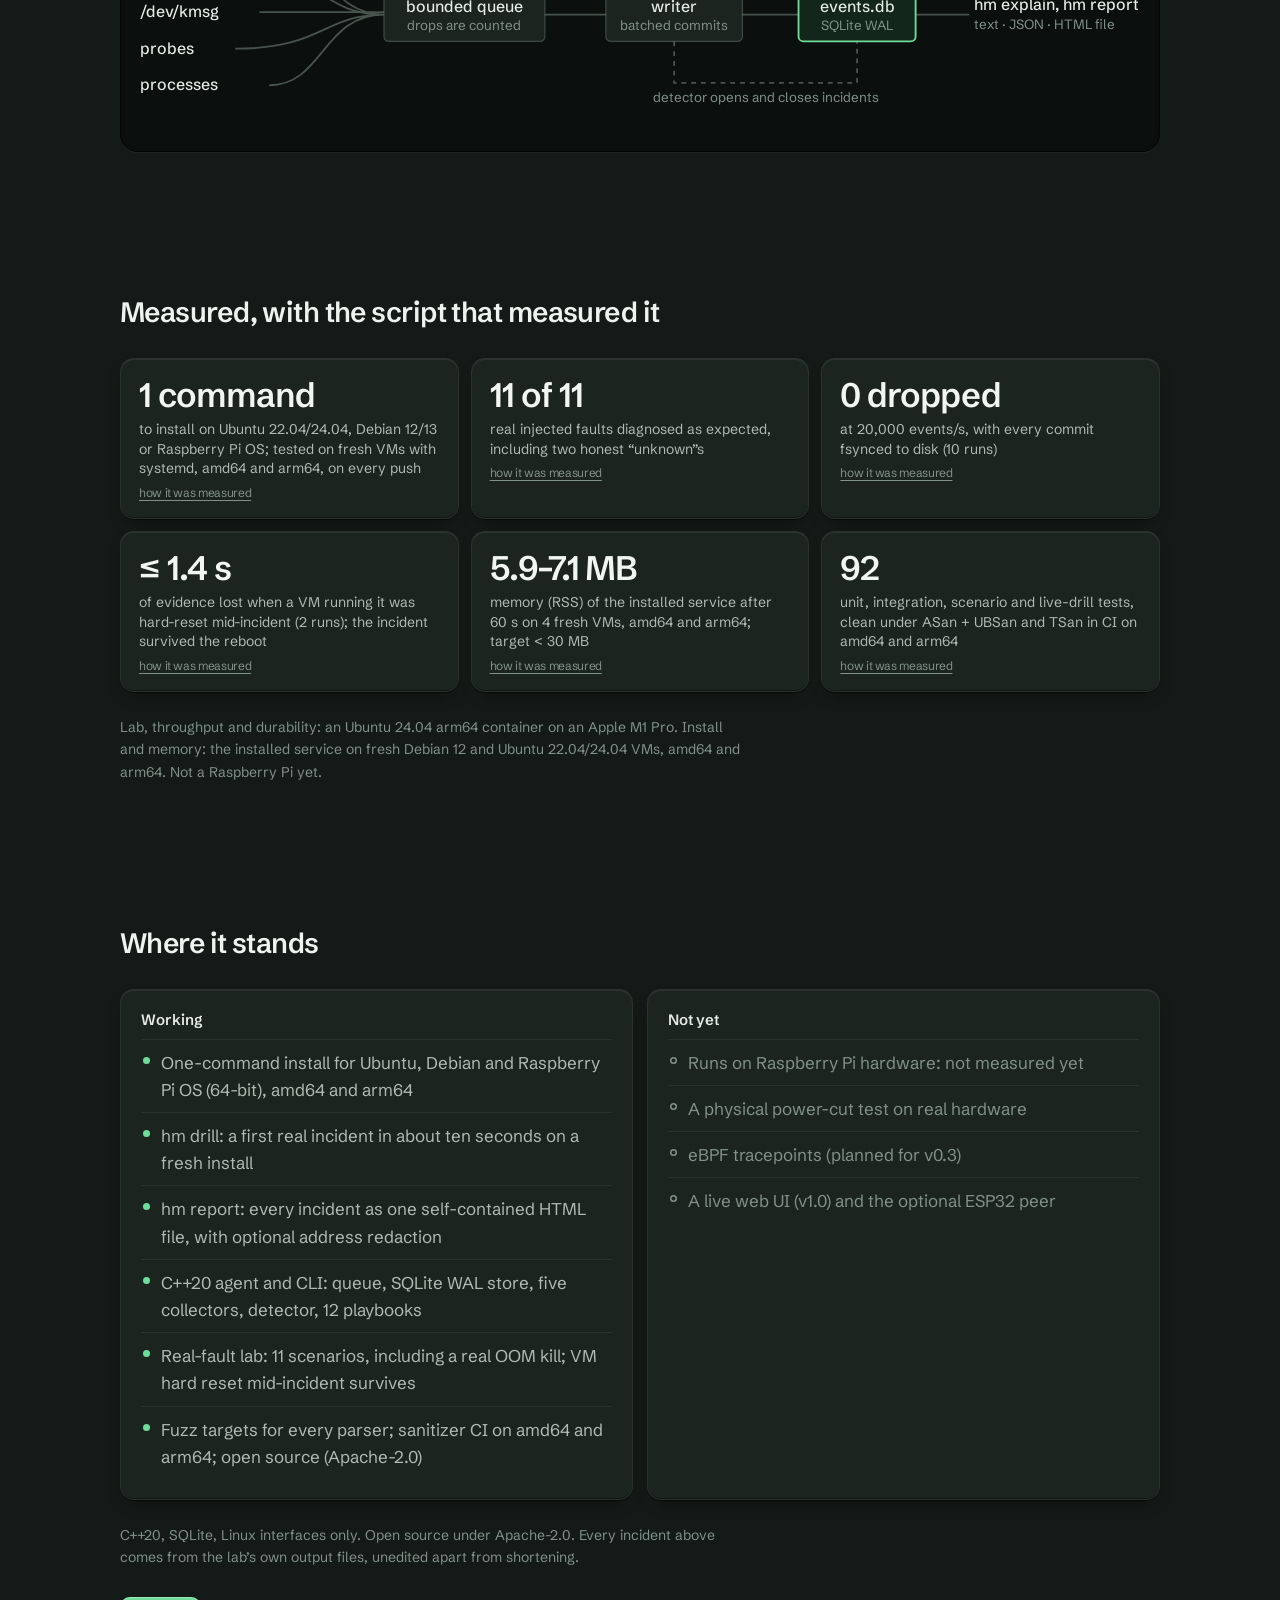
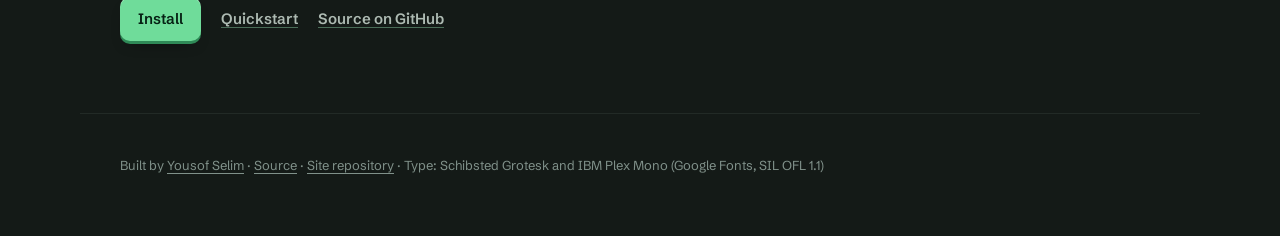
==== commit 7864e8e5: "Phosphor green on graphite; new mark: a trace that spikes, breaks at a reboot and resumes Co-Authore" ====
--- a/site/index.html
+++ b/site/index.html
@@ -5,7 +5,7 @@
 <meta name="viewport" content="width=device-width,initial-scale=1">
 <title>Hostmortem: a flight recorder for Linux edge boxes</title>
 <meta name="description" content="Hostmortem records what a Linux edge box was doing before it failed, keeps it through the reboot, and separates what it knows from what it suspects and what it cannot see. Install it with one command on Ubuntu, Debian or Raspberry Pi OS.">
-<meta name="theme-color" content="#0e1622">
+<meta name="theme-color" content="#141a17">
 <meta property="og:title" content="Hostmortem">
 <meta property="og:description" content="A flight recorder for Linux edge boxes. One-command install for Ubuntu, Debian and Raspberry Pi OS; real lab incidents as examples.">
 <meta property="og:image" content="https://yousofselim.com/hostmortem-showcase/og.png">
@@ -24,9 +24,12 @@
 <header class="top">
   <a class="mark" href="#" aria-label="Hostmortem, top of page">
     <svg viewBox="0 0 32 32" aria-hidden="true" class="mark-glyph">
-      <defs><linearGradient id="mk" x1="0" y1="0" x2="0" y2="1"><stop offset="0" stop-color="#5cb0ff"/><stop offset="1" stop-color="#3d8fe6"/></linearGradient></defs><rect width="32" height="32" rx="8" fill="url(#mk)"/>
-      <path class="lanes" d="M6 10.5H9M12 10.5H13.5M18.5 10.5H26M6 16H13.5M18.5 16H20.5M23.5 16H26M9 21.5H13.5M18.5 21.5H23" stroke="#06182b" stroke-width="2.6" stroke-linecap="round"/>
-      <path class="splice" d="M16 6V26" stroke="#f4f8ff" stroke-width="1.6" stroke-linecap="round" stroke-dasharray="2.2 2.2"/>
+      <defs><linearGradient id="mk" x1="0" y1="0" x2="0" y2="1"><stop offset="0" stop-color="#26302b"/><stop offset="1" stop-color="#121814"/></linearGradient></defs>
+      <rect width="32" height="32" rx="8" fill="url(#mk)"/>
+      <rect x=".5" y=".5" width="31" height="31" rx="7.5" fill="none" stroke="#ffffff" stroke-opacity=".10"/>
+      <path class="lanes" d="M4.5 18.5H9.2L11.6 9L14.6 24.5L16.4 18.5M22.4 18.5H25.6" fill="none" stroke="#6fdc9a" stroke-width="2.4" stroke-linecap="round" stroke-linejoin="round"/>
+      <path class="splice" d="M19.4 6.5V25.5" stroke="#8a9a91" stroke-width="1.4" stroke-linecap="round" stroke-dasharray="1.8 2.2"/>
+      <circle class="splice" cx="27.4" cy="18.5" r="1.7" fill="#6fdc9a"/>
     </svg>
     <span>hostmortem</span>
   </a>
--- a/site/style.css
+++ b/site/style.css
@@ -2,15 +2,15 @@
 @font-face{font-family:"IBM Plex Mono";src:url(fonts/ibm-plex-mono-400.woff2) format("woff2");font-weight:400;font-display:swap}
 @font-face{font-family:"IBM Plex Mono";src:url(fonts/ibm-plex-mono-500.woff2) format("woff2");font-weight:500;font-display:swap}
 
-/* Instrument panel: slate-navy hardware in layers (recessed wells, raised
-   bevelled cards), one signal blue, steel for "possible", green/red lights.
+/* Recorder hardware: graphite panels in layers (recessed wells, raised
+   bevelled cards), one phosphor green, steel for "possible", red alarms.
    No gradient text, no glows. */
 :root{
-  --paper:#0e1622; --paper-2:#17222f; --grid:#1a2635; --grid-strong:#2b3a4c;
-  --ink:#e1e7ef; --ink-2:#aab6c6; --muted:#7d8a9c;
-  --orange:#4aa3ff; --orange-ink:#8cc4ff; --orange-wash:rgba(74,163,255,.10);
-  --steel:#9fb3c8; --rose:#f05a67; --ok:#4cc38a; --line:#1f2b3a;
-  --card:#17222f; --card2:#1b2836; --well:#0a1019;
+  --paper:#141a17; --paper-2:#1c2420; --grid:#1f2823; --grid-strong:#33403a;
+  --ink:#e3ebe5; --ink-2:#aebbb3; --muted:#80918a;
+  --orange:#6fdc9a; --orange-ink:#9be8b8; --orange-wash:rgba(111,220,154,.10);
+  --steel:#a7bdb0; --rose:#ff5f6b; --ok:#6fdc9a; --line:#26302b;
+  --card:#1c2420; --card2:#202a25; --well:#0b0f0d;
   --hi:inset 0 1px 0 rgba(255,255,255,.07),inset 0 -1px 0 rgba(0,0,0,.35);
   --sh-1:0 1px 0 rgba(0,0,0,.5),0 8px 18px -10px rgba(0,0,0,.7);
   --sh-2:0 1px 0 rgba(0,0,0,.5),0 18px 36px -18px rgba(0,0,0,.8);
@@ -260,72 +260,72 @@
 
 
 /* =================== Depth layer =================== */
-body{background:linear-gradient(180deg,#121b28,var(--paper) 520px)}
-.top{background:rgba(14,22,34,.86);border-bottom:1px solid rgba(150,170,195,.12);box-shadow:0 1px 0 rgba(0,0,0,.4)}
+body{background:linear-gradient(180deg,#19211d,var(--paper) 520px)}
+.top{background:rgba(20,26,23,.86);border-bottom:1px solid rgba(160,185,170,.12);box-shadow:0 1px 0 rgba(0,0,0,.4)}
 .top nav a{color:var(--ink-2)}
-.top nav a:hover{background:rgba(150,170,195,.10)}
+.top nav a:hover{background:rgba(160,185,170,.10)}
 section{border-bottom:0}
-.hero h1{color:#f2f5f9}
+.hero h1{color:#f1f6f2}
 .hero h1 span{color:var(--steel)}
-h2{color:#eef2f7}
+h2{color:#edf3ee}
 
 /* Pressable keys: a raised cap with a lip that compresses. */
-.get-primary,.copy-btn{position:relative;border:0;border-radius:10px;color:#06182b!important;background:var(--orange);
-  box-shadow:inset 0 1px 0 rgba(255,255,255,.35),0 3px 0 #1f5f9e,0 8px 16px -10px rgba(0,0,0,.8);
+.get-primary,.copy-btn{position:relative;border:0;border-radius:10px;color:#062014!important;background:var(--orange);
+  box-shadow:inset 0 1px 0 rgba(255,255,255,.35),0 3px 0 #2f8a57,0 8px 16px -10px rgba(0,0,0,.8);
   transition:transform 90ms var(--ease),box-shadow 90ms var(--ease),background var(--t-fast) var(--ease)}
-.get-primary:hover,.copy-btn:hover{background:#5cb0ff;color:#06182b}
-.get-primary:active,.copy-btn:active{transform:translateY(2px);box-shadow:inset 0 1px 0 rgba(255,255,255,.3),0 1px 0 #1f5f9e}
-.get a:not(.get-primary){color:var(--ink-2);text-decoration-color:rgba(140,196,255,.4)}
+.get-primary:hover,.copy-btn:hover{background:#86e6ab;color:#062014}
+.get-primary:active,.copy-btn:active{transform:translateY(2px);box-shadow:inset 0 1px 0 rgba(255,255,255,.3),0 1px 0 #2f8a57}
+.get a:not(.get-primary){color:var(--ink-2);text-decoration-color:rgba(155,232,184,.4)}
 .get a:not(.get-primary):hover{color:var(--orange-ink)}
 
 /* Install console: raised slab, sunken command well. */
 .install{border-top:0;padding:26px clamp(18px,3vw,30px) 28px;border-radius:var(--r-lg);
-  background:var(--card);box-shadow:var(--hi),var(--sh-2);border:1px solid rgba(150,170,195,.14)}
+  background:var(--card);box-shadow:var(--hi),var(--sh-2);border:1px solid rgba(160,185,170,.14)}
 .install-title{display:flex;align-items:center;gap:10px}
 .install-title::before{content:"";width:9px;height:9px;border-radius:50%;background:var(--ok);box-shadow:inset 0 -1px 1px rgba(0,0,0,.35)}
 .install-cmd pre{background:var(--well);border:0;border-radius:10px;box-shadow:var(--sunk);padding:15px 18px}
-.install-cmd pre code{color:#d6e6f7}
+.install-cmd pre code{color:#d9eee0}
 .install-cmd pre code::before{content:"$ ";color:var(--ok)}
 .install-steps{gap:8px}
-.install-steps li{padding:10px 14px;border-radius:10px;background:var(--card2);box-shadow:var(--hi);border:1px solid rgba(150,170,195,.10)}
+.install-steps li{padding:10px 14px;border-radius:10px;background:var(--card2);box-shadow:var(--hi);border:1px solid rgba(160,185,170,.10)}
 .install-steps li code,.install code{color:var(--orange-ink)}
 .examples-title{border-top:0;padding-top:8px}
 
 /* Picker: keys on a sunken track; the selected key is raised. */
 .picker{gap:4px;padding:5px 40px 5px 5px;border:0;border-radius:12px;background:var(--well);box-shadow:var(--sunk);margin-bottom:14px}
 .picker button{border-radius:8px;padding:11px 14px;min-height:40px;position:relative;z-index:1}
-.picker button:hover{background:rgba(150,170,195,.08)}
-.picker button[aria-selected=true]{color:#eef2f7;font-weight:600}
-.picker-ink{top:5px;bottom:5px;height:auto;border-radius:8px;z-index:0;background:#2a3949;
-  box-shadow:inset 0 1px 0 rgba(255,255,255,.12),inset 0 -2px 0 var(--orange),0 2px 0 #0b121b}
+.picker button:hover{background:rgba(160,185,170,.08)}
+.picker button[aria-selected=true]{color:#edf3ee;font-weight:600}
+.picker-ink{top:5px;bottom:5px;height:auto;border-radius:8px;z-index:0;background:#2b3530;
+  box-shadow:inset 0 1px 0 rgba(255,255,255,.12),inset 0 -2px 0 var(--orange),0 2px 0 #0c110e}
 
 /* The device: a bevelled housing around a recessed screen. */
-.tape-wrap{position:relative;border:1px solid rgba(150,170,195,.16);border-radius:var(--r-lg);padding:16px 16px 18px;
-  background:linear-gradient(180deg,#1d2a3a,#151f2c);box-shadow:var(--hi),var(--sh-2)}
+.tape-wrap{position:relative;border:1px solid rgba(160,185,170,.16);border-radius:var(--r-lg);padding:16px 16px 18px;
+  background:linear-gradient(180deg,#232d28,#171e1a);box-shadow:var(--hi),var(--sh-2)}
 .tape-head{align-items:center}
 .rec{display:inline-flex;align-items:center;gap:8px;font:500 12px/1 var(--display);color:var(--ink-2);
   padding:7px 10px;border-radius:8px;background:var(--well);box-shadow:var(--sunk);white-space:nowrap}
 .rec i{width:8px;height:8px;border-radius:50%;background:var(--rose);animation:led 2.4s ease-in-out infinite}
 @keyframes led{50%{opacity:.35}}
 .tape-tools{display:flex;align-items:center;gap:8px}
-.replay-btn{border:0;border-radius:8px;color:var(--ink);background:#2a3949;
-  box-shadow:inset 0 1px 0 rgba(255,255,255,.12),0 3px 0 #0b121b}
-.replay-btn:hover{background:#324356}
-.replay-btn:active{transform:translateY(2px);box-shadow:inset 0 1px 0 rgba(255,255,255,.1),0 1px 0 #0b121b}
+.replay-btn{border:0;border-radius:8px;color:var(--ink);background:#2b3530;
+  box-shadow:inset 0 1px 0 rgba(255,255,255,.12),0 3px 0 #0c110e}
+.replay-btn:hover{background:#35423b}
+.replay-btn:active{transform:translateY(2px);box-shadow:inset 0 1px 0 rgba(255,255,255,.1),0 1px 0 #0c110e}
 .tape{border-radius:10px;overflow:hidden;
-  background:repeating-linear-gradient(90deg,transparent 0 47px,rgba(150,170,195,.07) 47px 48px),#070c14;
+  background:repeating-linear-gradient(90deg,transparent 0 47px,rgba(160,185,170,.07) 47px 48px),#070b09;
   box-shadow:inset 0 3px 10px rgba(0,0,0,.75),inset 0 0 0 1px rgba(0,0,0,.6),0 1px 0 rgba(255,255,255,.06)}
-.lane-names{background:#0a1019;border-right:1px solid rgba(150,170,195,.12)}
+.lane-names{background:#0b0f0d;border-right:1px solid rgba(160,185,170,.12)}
 .lane-names span{color:var(--muted)}
 .cursor{background:var(--orange)}
-.lane-rule{stroke:rgba(150,170,195,.10)}
-.m-ok{stroke:#9fb3c8;stroke-opacity:.35}
-.m-info{stroke:#d6e2ef}
+.lane-rule{stroke:rgba(160,185,170,.10)}
+.m-ok{stroke:#a7bdb0;stroke-opacity:.35}
+.m-info{stroke:#dbe8df}
 .m-bad{stroke:var(--rose)}
 .m-hit{stroke:var(--orange)}
 .pen{stroke:var(--orange)}
 .splice-line{stroke:var(--steel)}
-.window{fill:rgba(74,163,255,.07)}
+.window{fill:rgba(111,220,154,.07)}
 .readout{border-left:0;border-radius:10px;padding:10px 14px;background:var(--well);box-shadow:var(--sunk);color:var(--ink-2)}
 .readout.bad{box-shadow:var(--sunk),inset 3px 0 0 var(--rose)}
 
@@ -333,40 +333,40 @@
 .verdict{gap:10px}
 .v-conclusion .word{color:var(--orange-ink)}
 .v-conclusion .word.unknown{color:var(--ink);text-decoration-color:var(--steel)}
-.v-row{border-top:0;padding:16px 18px;border-radius:12px;background:var(--card);box-shadow:var(--hi),var(--sh-1);border:1px solid rgba(150,170,195,.10)}
+.v-row{border-top:0;padding:16px 18px;border-radius:12px;background:var(--card);box-shadow:var(--hi),var(--sh-1);border:1px solid rgba(160,185,170,.10)}
 .v-tag{padding:4px 10px;border-radius:6px;font-size:12px}
-.v-tag.supported{color:#06182b;background:var(--orange);box-shadow:inset 0 1px 0 rgba(255,255,255,.35),0 2px 0 #1f5f9e}
-.v-tag.possible{color:#e6edf5;background:#2a3949;box-shadow:inset 0 1px 0 rgba(255,255,255,.12),0 2px 0 #0b121b}
-.v-tag.ruled_out{color:var(--muted);background-color:transparent;box-shadow:inset 0 0 0 1px rgba(150,170,195,.18)}
+.v-tag.supported{color:#062014;background:var(--orange);box-shadow:inset 0 1px 0 rgba(255,255,255,.35),0 2px 0 #2f8a57}
+.v-tag.possible{color:#e6eee8;background:#2b3530;box-shadow:inset 0 1px 0 rgba(255,255,255,.12),0 2px 0 #0c110e}
+.v-tag.ruled_out{color:var(--muted);background-color:transparent;box-shadow:inset 0 0 0 1px rgba(160,185,170,.18)}
 .cite{background:var(--well);color:var(--orange-ink);border-radius:5px;box-shadow:var(--sunk)}
-.cite:hover,.cite:focus-visible{background:var(--orange);color:#06182b}
+.cite:hover,.cite:focus-visible{background:var(--orange);color:#062014}
 .blind{border:0;border-radius:12px;
-  background:repeating-linear-gradient(135deg,rgba(150,170,195,.07) 0 8px,transparent 8px 16px),#111a25;
-  box-shadow:inset 0 0 0 1px rgba(150,170,195,.2)}
+  background:repeating-linear-gradient(135deg,rgba(160,185,170,.07) 0 8px,transparent 8px 16px),#121915;
+  box-shadow:inset 0 0 0 1px rgba(160,185,170,.2)}
 
 /* How: raised tiles; numbers are a real sequence (keycaps). */
 .steps{gap:14px}
-.steps li{border-top:0;padding:18px;border-radius:14px;background:var(--card);box-shadow:var(--hi),var(--sh-1);border:1px solid rgba(150,170,195,.10)}
+.steps li{border-top:0;padding:18px;border-radius:14px;background:var(--card);box-shadow:var(--hi),var(--sh-1);border:1px solid rgba(160,185,170,.10)}
 .steps li::before{display:inline-grid;place-items:center;width:30px;height:30px;border-radius:7px;margin-bottom:12px;
-  color:#e6edf5;background:#2a3949;box-shadow:inset 0 1px 0 rgba(255,255,255,.12),0 2px 0 #0b121b}
+  color:#e6eee8;background:#2b3530;box-shadow:inset 0 1px 0 rgba(255,255,255,.12),0 2px 0 #0c110e}
 .diagram{padding:20px;border-radius:var(--r-lg);background:var(--well);box-shadow:var(--sunk)}
-.d-box{fill:#17222f;stroke:rgba(150,170,195,.3)}
-.d-box.accent{fill:#132235;stroke:var(--orange)}
-.d-line{stroke:rgba(150,170,195,.4)}
+.d-box{fill:#1c2420;stroke:rgba(160,185,170,.3)}
+.d-box.accent{fill:#13261b;stroke:var(--orange)}
+.d-line{stroke:rgba(160,185,170,.4)}
 
 /* Measured: readouts on raised plates. */
 .ledger{gap:12px;border-top:0}
-.ledger div{padding:18px;border-bottom:0;border-radius:14px;background:var(--card);box-shadow:var(--hi),var(--sh-1);border:1px solid rgba(150,170,195,.10)}
-.ledger dd{color:#f2f5f9}
+.ledger div{padding:18px;border-bottom:0;border-radius:14px;background:var(--card);box-shadow:var(--hi),var(--sh-1);border:1px solid rgba(160,185,170,.10)}
+.ledger dd{color:#f1f6f2}
 .ledger a{color:var(--muted)}
 
 /* Status: two plates with status lights. */
 .status-cols{gap:14px}
-.status-cols>div{padding:20px;border-radius:14px;background:var(--card);box-shadow:var(--hi),var(--sh-1);border:1px solid rgba(150,170,195,.10)}
-.status-cols li{border-top:1px solid rgba(150,170,195,.10);padding-left:20px;position:relative}
+.status-cols>div{padding:20px;border-radius:14px;background:var(--card);box-shadow:var(--hi),var(--sh-1);border:1px solid rgba(160,185,170,.10)}
+.status-cols li{border-top:1px solid rgba(160,185,170,.10);padding-left:20px;position:relative}
 .status-cols li::before{content:"";position:absolute;left:2px;top:17px;width:7px;height:7px;border-radius:50%;background:var(--ok)}
 #status-not li::before{background:transparent;box-shadow:inset 0 0 0 1.5px var(--muted)}
-.foot{border-top:1px solid rgba(150,170,195,.10)}
+.foot{border-top:1px solid rgba(160,185,170,.10)}
 
 @media (max-width:560px){.picker{padding-right:40px}.tape-head{flex-wrap:wrap}}
 @media (prefers-reduced-motion:reduce){.rec i{animation:none}}
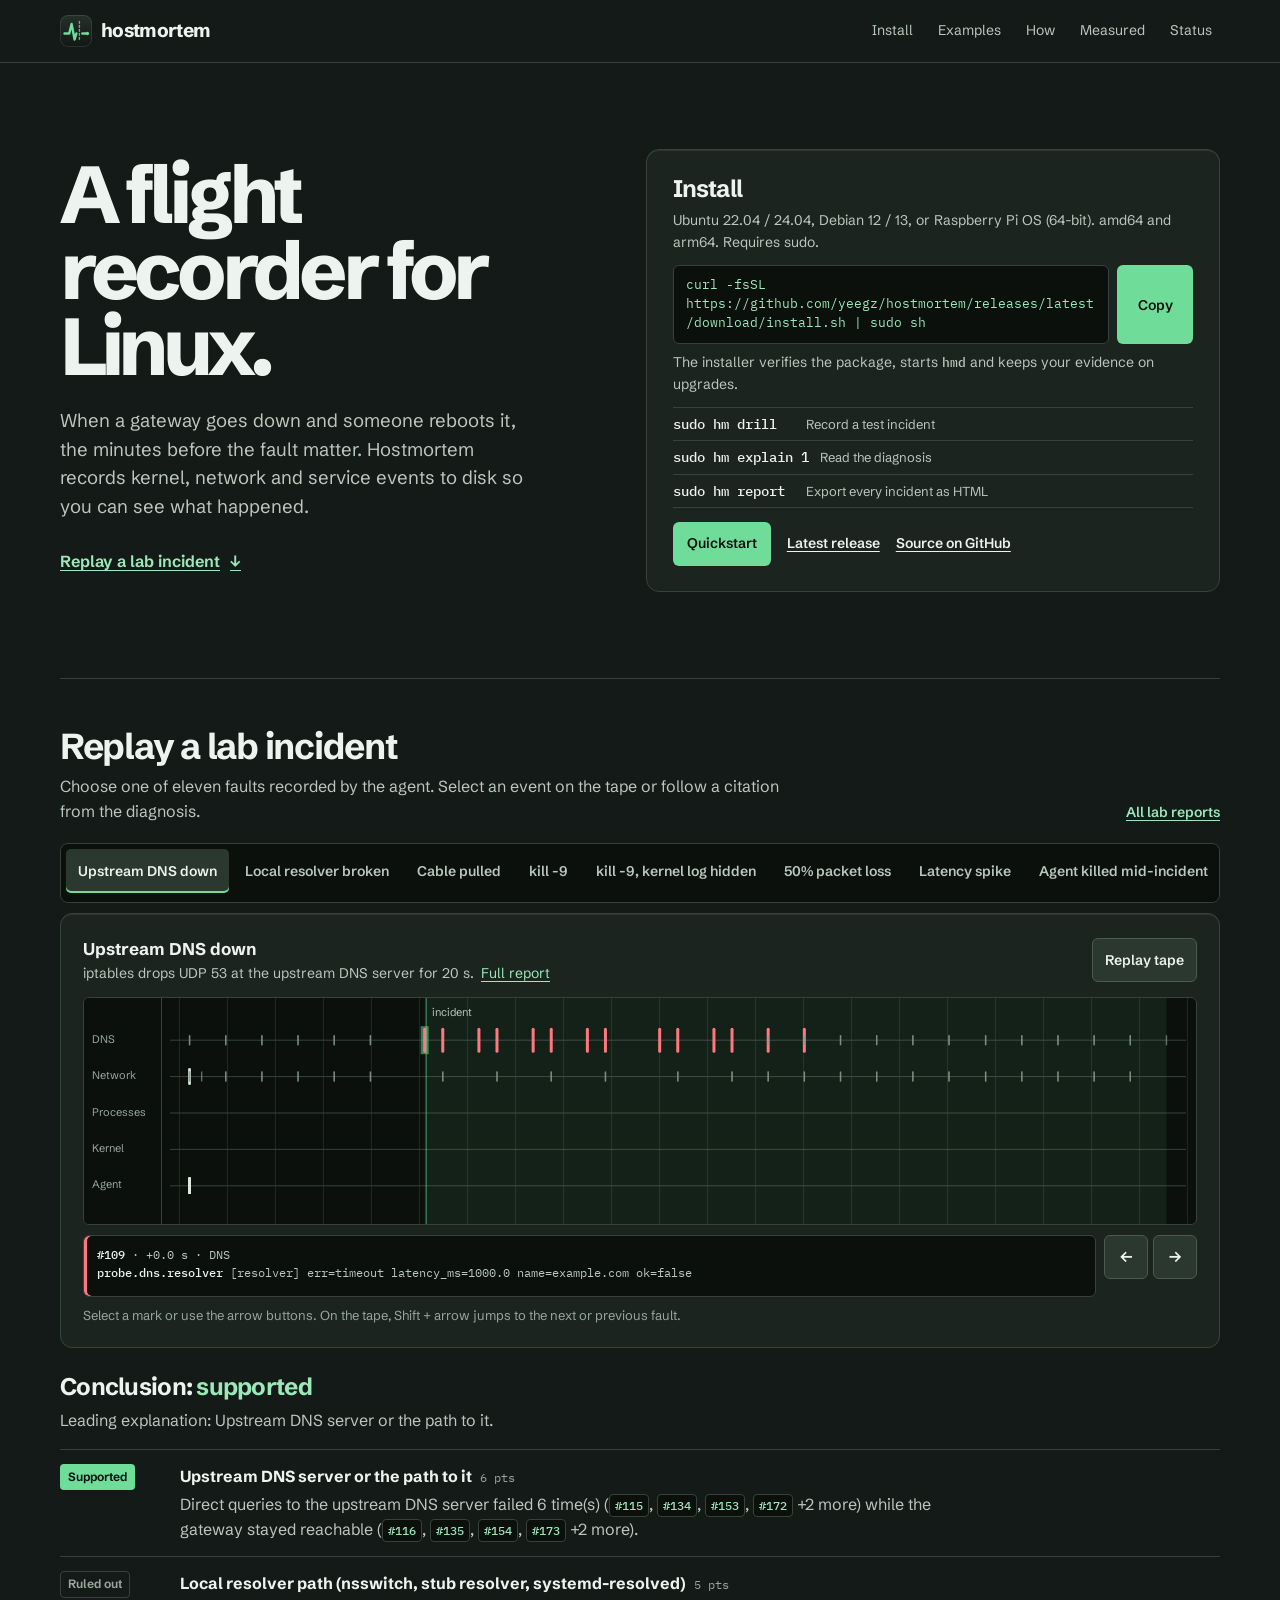
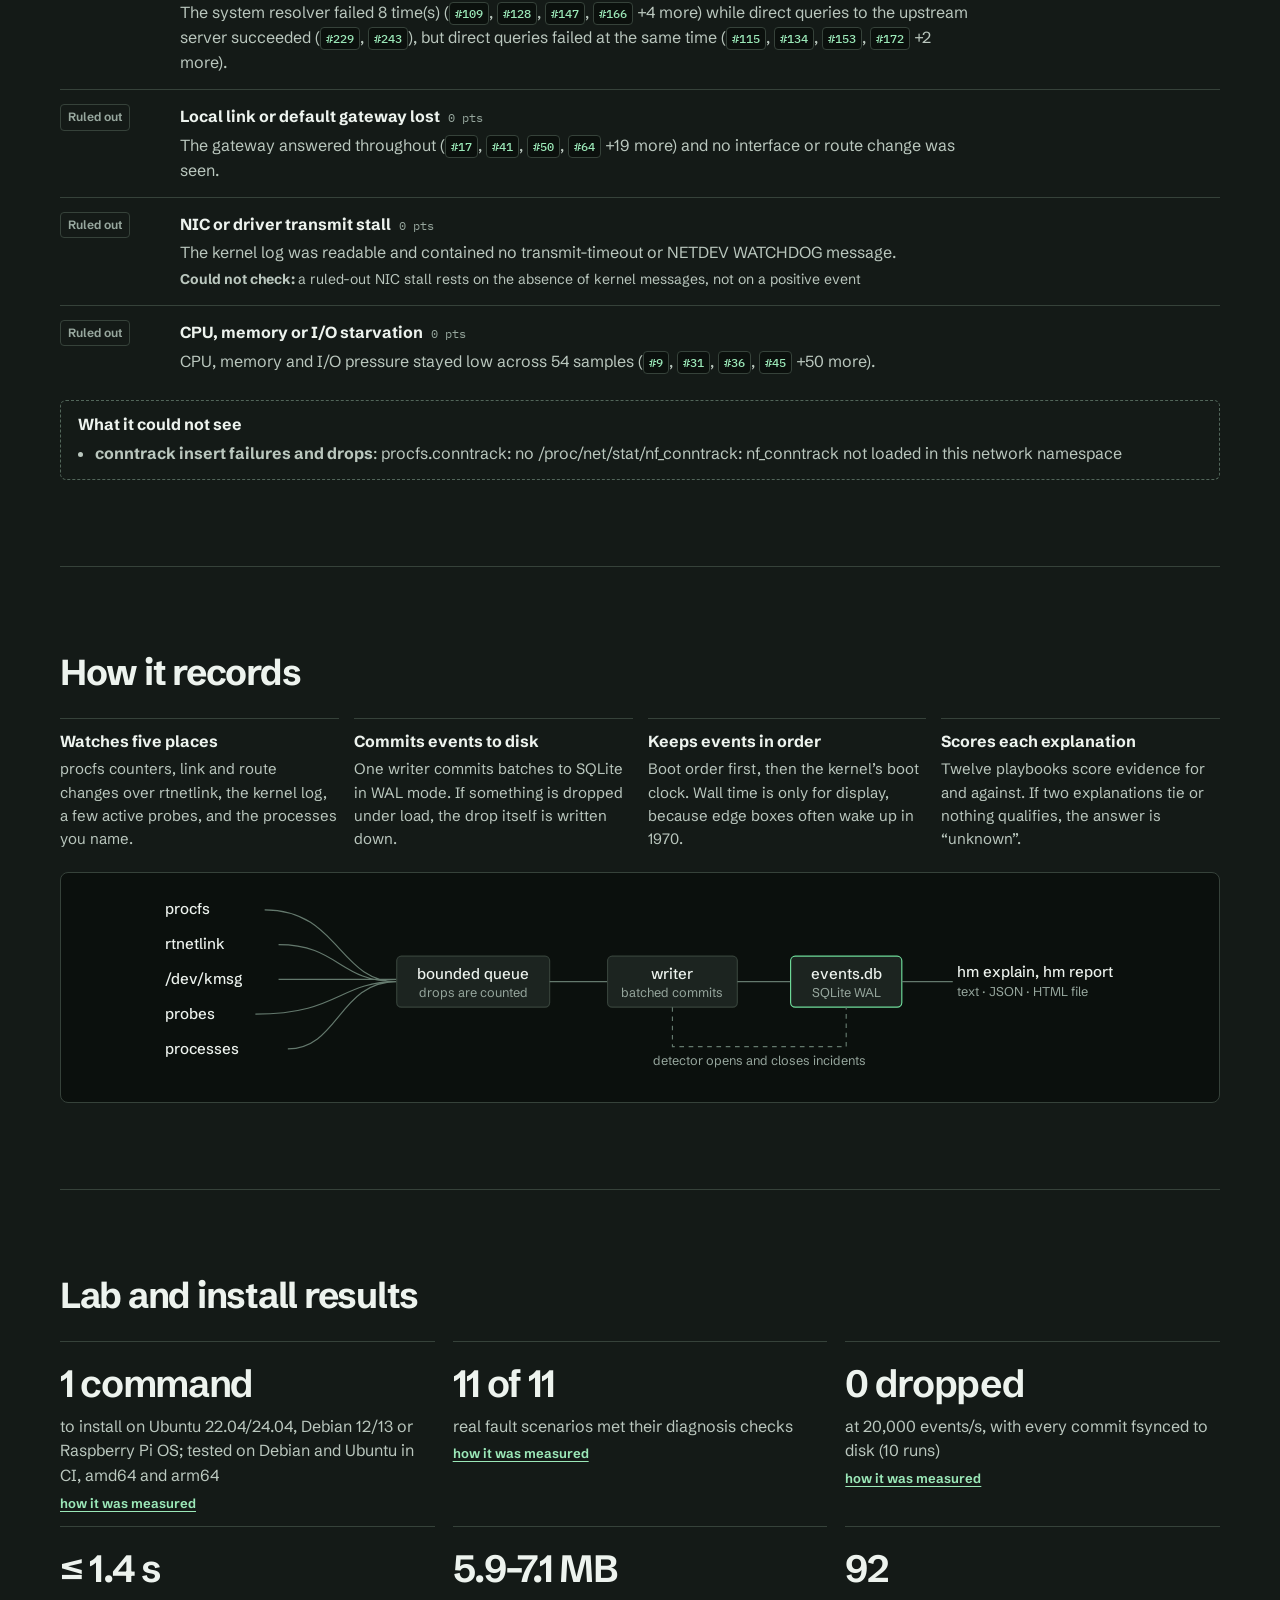
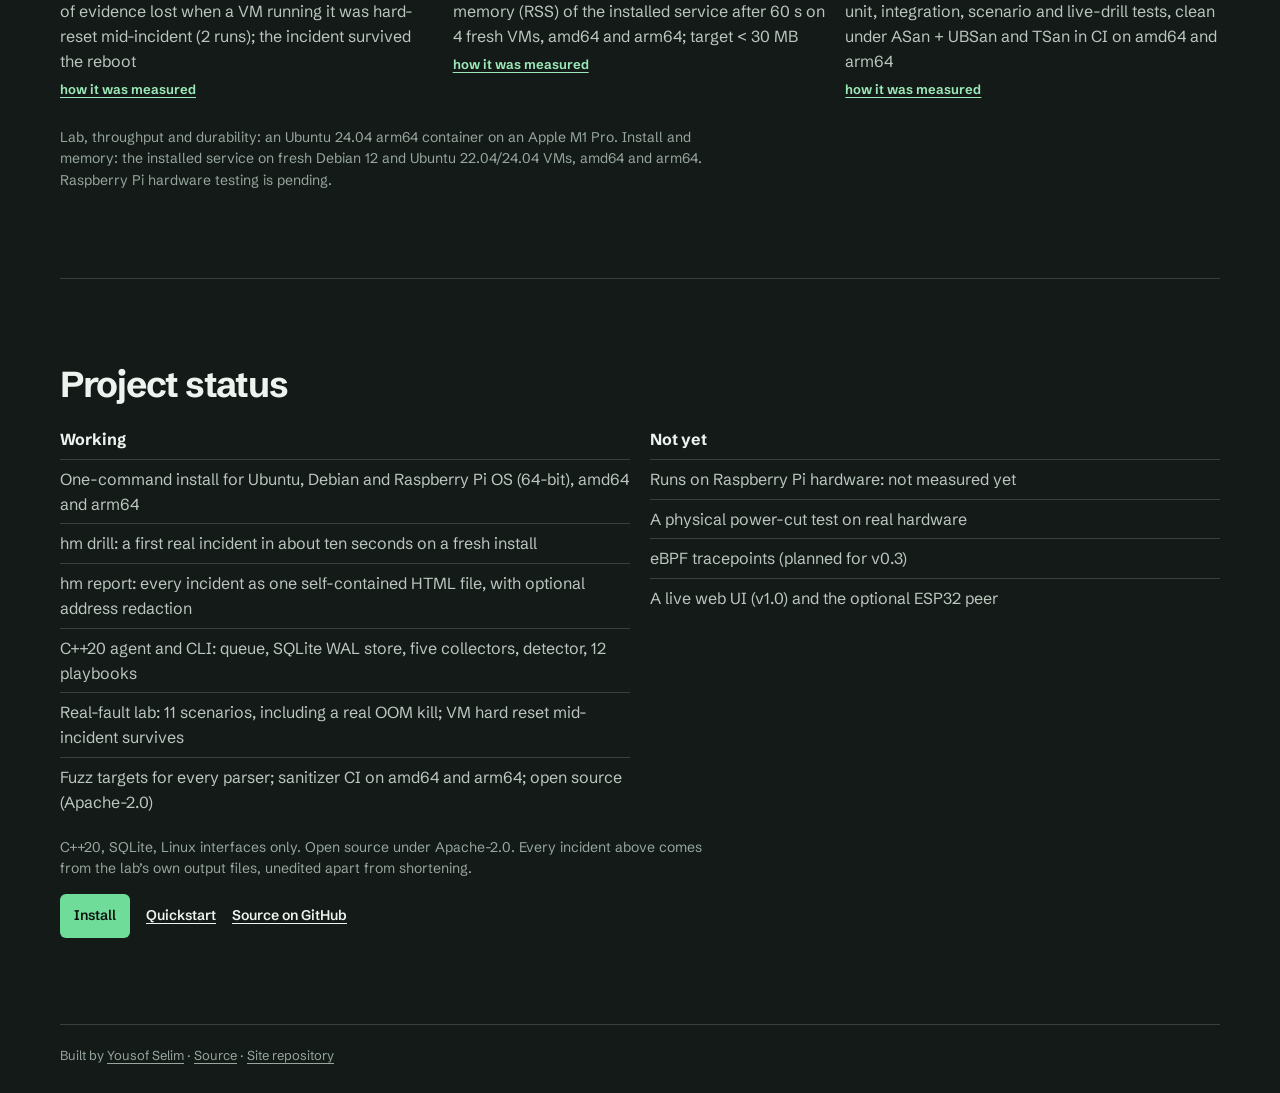
==== commit 215f61af: "Finish the Hostmortem recorder and report redesign" ====
--- a/site/index.html
+++ b/site/index.html
@@ -8,7 +8,7 @@
 <meta name="theme-color" content="#141a17">
 <meta property="og:title" content="Hostmortem">
 <meta property="og:description" content="A flight recorder for Linux edge boxes. One-command install for Ubuntu, Debian and Raspberry Pi OS; real lab incidents as examples.">
-<meta property="og:image" content="https://yousofselim.com/hostmortem-showcase/og.png">
+<meta property="og:image" content="https://yousofselim.com/hostmortem-showcase/og.png?v=2">
 <meta property="og:url" content="https://yousofselim.com/hostmortem-showcase/">
 <meta name="twitter:card" content="summary_large_image">
 <link rel="canonical" href="https://yousofselim.com/hostmortem-showcase/">
@@ -22,15 +22,9 @@
 <a class="skip" href="#install">Skip to install</a>
 
 <header class="top">
+  <div class="top-inner">
   <a class="mark" href="#" aria-label="Hostmortem, top of page">
-    <svg viewBox="0 0 32 32" aria-hidden="true" class="mark-glyph">
-      <defs><linearGradient id="mk" x1="0" y1="0" x2="0" y2="1"><stop offset="0" stop-color="#26302b"/><stop offset="1" stop-color="#121814"/></linearGradient></defs>
-      <rect width="32" height="32" rx="8" fill="url(#mk)"/>
-      <rect x=".5" y=".5" width="31" height="31" rx="7.5" fill="none" stroke="#ffffff" stroke-opacity=".10"/>
-      <path class="lanes" d="M4.5 18.5H9.2L11.6 9L14.6 24.5L16.4 18.5M22.4 18.5H25.6" fill="none" stroke="#6fdc9a" stroke-width="2.4" stroke-linecap="round" stroke-linejoin="round"/>
-      <path class="splice" d="M19.4 6.5V25.5" stroke="#8a9a91" stroke-width="1.4" stroke-linecap="round" stroke-dasharray="1.8 2.2"/>
-      <circle class="splice" cx="27.4" cy="18.5" r="1.7" fill="#6fdc9a"/>
-    </svg>
+    <img src="brand/icon.svg" width="32" height="32" alt="">
     <span>hostmortem</span>
   </a>
   <nav aria-label="Sections">
@@ -40,51 +34,71 @@
     <a href="#measured">Measured</a>
     <a href="#status">Status</a>
   </nav>
+  </div>
 </header>
 
 <main>
   <section class="hero" aria-labelledby="hero-title">
-    <h1 id="hero-title">It was fine, then it wasn’t, then someone rebooted it.<br><span>Hostmortem keeps the minutes before.</span></h1>
-    <p class="lede">A recorder for Linux gateways and edge boxes. It writes kernel, network and service evidence to disk, survives the reboot, and answers with what it <em>knows</em>, what it <em>suspects</em> and what it <em>could not see</em>.</p>
+    <div class="hero-intro">
+      <h1 id="hero-title">A flight recorder for Linux.</h1>
+      <p class="lede">When a gateway goes down and someone reboots it, the minutes before the fault matter. Hostmortem records kernel, network and service events to disk so you can see what happened.</p>
+      <a class="hero-link" href="#examples">Replay a lab incident <span aria-hidden="true">↓</span></a>
+    </div>
 
     <div class="install" id="install">
       <h2 class="install-title">Install</h2>
-      <p class="install-for">Ubuntu 22.04 or 24.04, Debian 12 or 13, Raspberry Pi OS (64-bit). amd64 and arm64. Needs sudo.</p>
+      <p class="install-for">Ubuntu 22.04 / 24.04, Debian 12 / 13, or Raspberry Pi OS (64-bit). amd64 and arm64. Requires sudo.</p>
       <div class="install-cmd">
         <pre><code id="install-line">curl -fsSL https://github.com/yeegz/hostmortem/releases/latest/download/install.sh | sudo sh</code></pre>
         <button class="copy-btn" type="button" data-copy="install-line" hidden>Copy</button>
       </div>
-      <p class="install-note">It checks the package against the release’s SHA-256 sums, installs it with apt and starts the <code>hmd</code> service. Re-run it to upgrade; your evidence is kept.</p>
+      <p class="install-note">The installer verifies the package, starts <code>hmd</code> and keeps your evidence on upgrades.</p>
       <ol class="install-steps">
-        <li><code>sudo hm drill</code><span>records a harmless test incident: a process killed with SIGKILL, seen by the live agent</span></li>
-        <li><code>sudo hm explain 1</code><span>the diagnosis: what it knows, what it suspects, what it could not see</span></li>
-        <li><code>sudo hm report</code><span>every incident as one self-contained HTML file to open or send (<code>--redact</code> hides addresses)</span></li>
+        <li><code>sudo hm drill</code><span>Record a test incident</span></li>
+        <li><code>sudo hm explain 1</code><span>Read the diagnosis</span></li>
+        <li><code>sudo hm report</code><span>Export every incident as HTML</span></li>
       </ol>
       <p class="get"><a class="get-primary" href="https://github.com/yeegz/hostmortem/blob/main/docs/QUICKSTART.md">Quickstart</a> <a href="https://github.com/yeegz/hostmortem/releases/latest">Latest release</a> <a href="https://github.com/yeegz/hostmortem">Source on GitHub</a></p>
     </div>
 
-    <h2 class="examples-title" id="examples">Example incidents from the lab</h2>
-    <p class="examples-note">Real faults injected into Linux network namespaces, recorded by the agent and diagnosed by <code>hm explain</code>. Pick one and move along the tape.</p>
-    <div class="picker" role="tablist" aria-label="Real lab incidents">
+  </section>
+
+  <section class="examples" id="examples" aria-labelledby="examples-title">
+    <div class="section-head">
+      <div>
+        <h2 id="examples-title">Replay a lab incident</h2>
+        <p class="examples-note">Choose one of eleven faults recorded by the agent. Select an event on the tape or follow a citation from the diagnosis.</p>
+      </div>
+      <a href="reports/">All lab reports</a>
+    </div>
+    <div class="picker" role="tablist" aria-label="Lab incidents">
       <span class="picker-ink" aria-hidden="true"></span>
     </div>
 
-    <figure class="tape-wrap">
-      <div class="tape-head">
-        <p class="tape-what" id="tape-what"></p>
-        <div class="tape-tools"><span class="rec" aria-hidden="true"><i></i>Lab replay</span><button class="replay-btn" type="button" id="replay-btn" aria-label="Replay the tape">Replay</button></div>
-      </div>
-      <div class="tape" id="tape" tabindex="0" role="group" aria-roledescription="recorder tape"
-           aria-describedby="tape-help readout">
-        <svg id="tape-svg" preserveAspectRatio="none" aria-hidden="true"></svg>
-        <div class="lane-names" aria-hidden="true"></div>
-        <div class="cursor" aria-hidden="true"></div>
-      </div>
-      <p class="tape-help" id="tape-help">Move along the tape, or focus it and use the arrow keys, to read each recorded event.</p>
-      <output class="readout" id="readout" aria-live="polite"></output>
-    </figure>
+    <div id="incident-panel" role="tabpanel">
+      <figure class="tape-wrap">
+        <div class="tape-head">
+          <figcaption class="tape-what" id="tape-what"></figcaption>
+          <button class="replay-btn" type="button" id="replay-btn">Replay tape</button>
+        </div>
+        <div class="tape" id="tape" tabindex="0" role="group" aria-roledescription="recorder tape"
+             aria-describedby="tape-help">
+          <svg id="tape-svg" preserveAspectRatio="none" aria-hidden="true"></svg>
+          <div class="lane-names" aria-hidden="true"></div>
+          <div class="cursor" aria-hidden="true"></div>
+        </div>
+        <div class="event-controls">
+          <output class="readout" id="readout" aria-live="polite"></output>
+          <div class="event-buttons">
+            <button type="button" id="event-prev" aria-label="Previous event">←</button>
+            <button type="button" id="event-next" aria-label="Next event">→</button>
+          </div>
+        </div>
+        <p class="tape-help" id="tape-help">Select a mark or use the arrow buttons. On the tape, Shift + arrow jumps to the next or previous fault.</p>
+      </figure>
 
-    <div class="verdict" id="verdict" aria-live="polite"></div>
+      <div class="verdict" id="verdict" aria-live="polite"></div>
+    </div>
   </section>
 
   <section class="how" id="how" aria-labelledby="how-title">
@@ -95,19 +109,19 @@
         <p>procfs counters, link and route changes over rtnetlink, the kernel log, a few active probes, and the processes you name.</p>
       </li>
       <li>
-        <h3>Writes evidence, not dashboards</h3>
+        <h3>Commits events to disk</h3>
         <p>One writer commits batches to SQLite in WAL mode. If something is dropped under load, the drop itself is written down.</p>
       </li>
       <li>
-        <h3>Orders time it can trust</h3>
+        <h3>Keeps events in order</h3>
         <p>Boot order first, then the kernel’s boot clock. Wall time is only for display, because edge boxes often wake up in 1970.</p>
       </li>
       <li>
-        <h3>Argues with itself</h3>
+        <h3>Scores each explanation</h3>
         <p>Twelve playbooks score evidence for and against. If two explanations tie or nothing qualifies, the answer is “unknown”.</p>
       </li>
     </ol>
-    <div class="diagram" role="img" aria-label="Collectors feed a bounded queue, one writer commits to SQLite, a detector opens incidents, and the CLI explains them.">
+    <div class="diagram" role="img" tabindex="0" aria-label="Collectors feed a bounded queue, one writer commits to SQLite, a detector opens incidents, and the CLI explains them.">
       <svg viewBox="0 0 820 170" aria-hidden="true">
         <g class="d-src">
           <text x="0" y="22">procfs</text><text x="0" y="52">rtnetlink</text><text x="0" y="82">/dev/kmsg</text><text x="0" y="112">probes</text><text x="0" y="142">processes</text>
@@ -134,13 +148,13 @@
   </section>
 
   <section class="measured" id="measured" aria-labelledby="measured-title">
-    <h2 id="measured-title">Measured, with the script that measured it</h2>
+    <h2 id="measured-title">Lab and install results</h2>
     <dl class="ledger" id="ledger"></dl>
-    <p class="fine">Lab, throughput and durability: an Ubuntu 24.04 arm64 container on an Apple M1 Pro. Install and memory: the installed service on fresh Debian 12 and Ubuntu 22.04/24.04 VMs, amd64 and arm64. Not a Raspberry Pi yet.</p>
+    <p class="fine">Lab, throughput and durability: an Ubuntu 24.04 arm64 container on an Apple M1 Pro. Install and memory: the installed service on fresh Debian 12 and Ubuntu 22.04/24.04 VMs, amd64 and arm64. Raspberry Pi hardware testing is pending.</p>
   </section>
 
   <section class="status" id="status" aria-labelledby="status-title">
-    <h2 id="status-title">Where it stands</h2>
+    <h2 id="status-title">Project status</h2>
     <div class="status-cols">
       <div>
         <h3>Working</h3>
@@ -157,7 +171,7 @@
 </main>
 
 <footer class="foot">
-  <p>Built by <a href="https://yousofselim.com">Yousof Selim</a> · <a href="https://github.com/yeegz/hostmortem">Source</a> · <a href="https://github.com/yeegz/hostmortem-showcase">Site repository</a> · Type: Schibsted Grotesk and IBM Plex Mono (Google Fonts, SIL OFL 1.1)</p>
+  <p>Built by <a href="https://yousofselim.com">Yousof Selim</a> · <a href="https://github.com/yeegz/hostmortem">Source</a> · <a href="https://github.com/yeegz/hostmortem-showcase">Site repository</a></p>
 </footer>
 <noscript><p class="noscript">The replay needs JavaScript. The incident reports are also available as plain HTML in the <a href="reports/">reports folder</a>.</p></noscript>
 </body>
--- a/site/style.css
+++ b/site/style.css
@@ -2,371 +2,173 @@
 @font-face{font-family:"IBM Plex Mono";src:url(fonts/ibm-plex-mono-400.woff2) format("woff2");font-weight:400;font-display:swap}
 @font-face{font-family:"IBM Plex Mono";src:url(fonts/ibm-plex-mono-500.woff2) format("woff2");font-weight:500;font-display:swap}
 
-/* Recorder hardware: graphite panels in layers (recessed wells, raised
-   bevelled cards), one phosphor green, steel for "possible", red alarms.
-   No gradient text, no glows. */
 :root{
-  --paper:#141a17; --paper-2:#1c2420; --grid:#1f2823; --grid-strong:#33403a;
-  --ink:#e3ebe5; --ink-2:#aebbb3; --muted:#80918a;
-  --orange:#6fdc9a; --orange-ink:#9be8b8; --orange-wash:rgba(111,220,154,.10);
-  --steel:#a7bdb0; --rose:#ff5f6b; --ok:#6fdc9a; --line:#26302b;
-  --card:#1c2420; --card2:#202a25; --well:#0b0f0d;
-  --hi:inset 0 1px 0 rgba(255,255,255,.07),inset 0 -1px 0 rgba(0,0,0,.35);
-  --sh-1:0 1px 0 rgba(0,0,0,.5),0 8px 18px -10px rgba(0,0,0,.7);
-  --sh-2:0 1px 0 rgba(0,0,0,.5),0 18px 36px -18px rgba(0,0,0,.8);
-  --sunk:inset 0 2px 5px rgba(0,0,0,.55),inset 0 0 0 1px rgba(0,0,0,.45),0 1px 0 rgba(255,255,255,.05);
-  --display:"Schibsted Grotesk",system-ui,sans-serif;
-  --mono:"IBM Plex Mono",ui-monospace,SFMono-Regular,Menlo,monospace;
-  --text:"Schibsted Grotesk",system-ui,sans-serif;
-  --t-fast:140ms; --t:220ms; --ease:cubic-bezier(.2,.7,.2,1);
-  --radius:10px; --r-lg:18px; --r-sm:6px; --gutter:clamp(16px,4vw,40px);
   color-scheme:dark;
+  --paper:#141a17;--panel:#1c2420;--well:#0b100d;--line:#36423a;
+  --ink:#edf3ee;--body:#bac7be;--muted:#97a79e;
+  --signal:#6fdc9a;--signal-text:#9be8b8;--fault:#ff7881;
+  --sans:"Schibsted Grotesk",system-ui,sans-serif;
+  --mono:"IBM Plex Mono",ui-monospace,monospace;
+  --gutter:clamp(16px,4vw,44px);
+  --rim:inset 0 1px 0 #ffffff14;
 }
+*,*::before,*::after{box-sizing:border-box}
+html{scroll-padding-top:82px;-webkit-text-size-adjust:100%}
+body{margin:0;background:var(--paper);color:var(--ink);font:16px/1.55 var(--sans)}
+h1,h2,h3,p,figure{margin:0}
+h2{font-size:clamp(25px,3vw,36px);line-height:1.1;letter-spacing:-.035em}
+h3{font-size:16px;line-height:1.35}
+code{font:500 .9em var(--mono)}
+a{color:inherit;text-underline-offset:3px}
+a:hover{color:var(--signal-text)}
+button{font:600 14px/1.15 var(--sans);cursor:pointer}
+:focus-visible{outline:2px solid var(--signal);outline-offset:3px}
+[hidden]{display:none!important}
+.skip{position:fixed;top:8px;left:12px;z-index:10;padding:8px 12px;background:var(--ink);color:var(--paper);transform:translateY(-160%)}
+.skip:focus{transform:none}
 
-*,*::before,*::after{box-sizing:border-box}
-html{-webkit-text-size-adjust:100%;scroll-behavior:smooth;scroll-padding-top:72px}
-body{margin:0;background:var(--paper);color:var(--ink);font:17px/1.6 var(--text);
-  font-kerning:normal;text-rendering:optimizeLegibility}
-a{color:inherit;text-decoration-thickness:1px;text-underline-offset:3px}
-a:hover{color:var(--orange-ink)}
-:focus-visible{outline:2px solid var(--orange);outline-offset:3px;border-radius:3px}
-h1,h2,h3{line-height:1.15;margin:0}
-.skip{position:absolute;left:-999px;top:8px;background:var(--ink);color:var(--paper);padding:8px 12px;border-radius:var(--radius);z-index:10}
-.skip:focus{left:8px}
+.top{position:sticky;top:0;z-index:5;background:var(--paper);border-bottom:1px solid var(--line)}
+.top-inner{max-width:1248px;margin:auto;padding:9px var(--gutter);display:flex;align-items:center;justify-content:space-between;gap:14px}
+.mark{display:inline-flex;align-items:center;gap:9px;text-decoration:none;font-weight:750;font-size:19px;letter-spacing:-.035em}
+.mark img{display:block}
+.top nav{display:flex;gap:9px}
+.top nav a{display:flex;align-items:center;min-height:44px;padding:0 8px;color:var(--body);text-decoration:none;font-size:14px}
+.top nav a:hover{color:var(--ink);text-decoration:underline}
 
-/* Top bar */
-.top{position:sticky;top:0;z-index:5;display:flex;align-items:center;justify-content:space-between;gap:16px;
-  padding:12px var(--gutter);background:color-mix(in srgb,var(--paper) 88%,transparent);
-  backdrop-filter:blur(10px);-webkit-backdrop-filter:blur(10px);border-bottom:1px solid var(--line)}
-.mark{display:flex;align-items:center;gap:10px;text-decoration:none;font:700 19px/1 var(--display);letter-spacing:-.02em}
-.mark-glyph{width:26px;height:26px;flex:0 0 auto;fill:none}
-.top nav{display:flex;gap:4px}
-.top nav a{font:500 14px/1 var(--display);text-decoration:none;padding:9px 10px;border-radius:var(--radius);
-  transition:background var(--t-fast) var(--ease),transform var(--t-fast) var(--ease)}
-.top nav a:hover{background:var(--paper-2);color:var(--ink)}
-.top nav a:active{transform:scale(.97)}
+main,.foot,.noscript{max-width:1248px;margin:auto;padding:0 var(--gutter)}
+main>section{padding:clamp(48px,7vw,86px) 0;border-bottom:1px solid var(--line)}
+.hero{display:grid;grid-template-columns:minmax(0,.91fr) minmax(0,1fr);gap:clamp(24px,5vw,70px);align-items:center}
+.hero h1{font-size:clamp(44px,6.3vw,94px);line-height:.94;letter-spacing:-.066em;font-weight:760;max-width:10ch}
+.lede{max-width:44ch;color:var(--body);margin:22px 0 18px;font-size:clamp(16px,1.45vw,19px)}
+.hero-link{display:inline-flex;align-items:center;min-height:44px;gap:8px;font-weight:650;color:var(--signal-text)}
+.hero-link span{padding-left:2px;text-decoration:none}
 
-main{max-width:1120px;margin:0 auto;padding:0 var(--gutter)}
-section{padding:72px 0;border-bottom:1px solid var(--line)}
-section:last-child{border-bottom:0}
-h2{font:600 clamp(22px,2.6vw,28px)/1.2 var(--display);letter-spacing:-.02em;margin-bottom:28px}
-h3{font:700 17px/1.3 var(--text)}
-.fine{color:var(--muted);font-size:14px;max-width:70ch;margin:24px 0 0}
+.install{min-width:0;background:var(--panel);border:1px solid var(--line);border-radius:13px;padding:clamp(16px,2vw,27px);box-shadow:var(--rim)}
+.install h2{font-size:24px}
+.install-for,.install-note{color:var(--body);font-size:14px;margin:8px 0 12px}
+.install-cmd{display:flex;gap:8px;align-items:stretch}
+.install-cmd pre{flex:1;min-width:0;white-space:pre-wrap;overflow-wrap:anywhere;margin:0;padding:10px 12px;background:var(--well);border:1px solid var(--line);border-radius:6px;color:var(--signal-text);font:400 13px/1.45 var(--mono);user-select:all}
+.install-cmd code{font:inherit}
+.copy-btn,.get-primary{border:1px solid transparent;border-radius:6px;background:var(--signal);color:var(--well);padding:0 13px;min-height:44px}
+.copy-btn{min-width:76px}
+.copy-btn:hover,.get-primary:hover{background:#9be8b8;color:var(--well)}
+.copy-btn:active,.get-primary:active,.replay-btn:active,.event-buttons button:not(:disabled):active{transform:translateY(1px)}
+.install-steps{list-style:none;margin:0;padding:0;border-top:1px solid var(--line)}
+.install-steps li{display:grid;grid-template-columns:minmax(122px,auto) 1fr;gap:2px 11px;padding:6px 0;border-bottom:1px solid var(--line);align-items:baseline}
+.install-steps span{color:var(--body);font-size:13px}
+.get{margin:14px 0 0;display:flex;gap:7px 16px;align-items:center;flex-wrap:wrap;font-size:14px;font-weight:600}
+.get a{display:inline-flex;align-items:center;min-height:44px}
+.get-primary{text-decoration:none}
 
-/* Hero */
-.hero{padding-top:56px}
-.hero h1{font:700 clamp(30px,4.6vw,54px)/1.06 var(--display);letter-spacing:-.03em;max-width:21ch}
-.hero h1 span{color:var(--orange-ink)}
-.lede{max-width:62ch;color:var(--ink-2);margin:20px 0 36px;font-size:18px}
-.lede em{font-style:normal;font-weight:700;color:var(--ink)}
+main>.examples{padding-top:clamp(28px,4vw,48px)}
+.section-head{display:flex;align-items:end;justify-content:space-between;gap:8px 20px;margin-bottom:20px}
+.section-head>a{flex:none;color:var(--signal-text);font-size:14px;font-weight:600}
+.examples-note{color:var(--body);max-width:72ch;margin-top:7px}
 
-/* Incident picker: one sliding ink bar, FLIP-animated by app.js */
-.picker{position:relative;display:flex;gap:2px;overflow-x:auto;scrollbar-width:none;
-  border-bottom:1px solid var(--grid-strong);margin-bottom:0}
-.picker::-webkit-scrollbar{display:none}
-.picker button{flex:0 0 auto;appearance:none;border:0;background:none;color:var(--muted);cursor:pointer;
-  font:500 14px/1 var(--display);padding:14px 14px 15px;border-radius:var(--radius) var(--radius) 0 0;min-height:44px;
-  transition:color var(--t-fast) var(--ease),background var(--t-fast) var(--ease),transform var(--t-fast) var(--ease)}
-.picker button:hover{background:var(--paper-2);color:var(--ink)}
-.picker button:active{transform:scale(.97)}
+.picker{position:relative;display:flex;gap:4px;overflow-x:auto;padding:5px 5px 9px;margin-bottom:10px;border:1px solid var(--line);border-radius:8px;background:var(--well);scrollbar-width:thin;scrollbar-color:#52665a var(--well)}
+.picker button{position:relative;z-index:1;flex:0 0 auto;min-height:44px;padding:0 12px;border:0;border-radius:5px;background:transparent;color:var(--body)}
+.picker button:hover{color:var(--ink)}
+.picker button:focus-visible{outline-offset:-3px}
 .picker button[aria-selected=true]{color:var(--ink)}
-.picker-ink{position:absolute;bottom:-1px;left:0;height:3px;width:0;background:var(--orange);border-radius:2px;
-  transform-origin:left;transition:transform var(--t) var(--ease),width var(--t) var(--ease)}
+.picker-ink{position:absolute;top:5px;left:0;height:44px;border-radius:5px;background:#2b3830;box-shadow:inset 0 -2px var(--signal);transition:transform 170ms ease,width 170ms ease;pointer-events:none}
 
-/* The tape */
-.tape-wrap{margin:0;background:var(--paper-2);border:1px solid var(--grid-strong);border-top:0;
-  border-radius:0 0 var(--radius) var(--radius);padding:16px 16px 18px}
-.tape-head{display:flex;align-items:baseline;justify-content:space-between;gap:16px;margin-bottom:12px}
-.tape-what{margin:0;font-size:15px;color:var(--ink-2);max-width:72ch}
-.tape-what strong{color:var(--ink)}
-.replay-btn{flex:0 0 auto;appearance:none;cursor:pointer;font:500 13px/1 var(--display);color:var(--ink);
-  background:transparent;border:1px solid var(--grid-strong);border-radius:var(--radius);padding:9px 12px;min-height:36px;
-  transition:background var(--t-fast) var(--ease),transform var(--t-fast) var(--ease)}
-.replay-btn:hover{background:var(--paper)}
-.replay-btn:active{transform:scale(.97)}
-.tape{--gutter-lane:86px;position:relative;height:236px;cursor:crosshair;touch-action:pan-y;border-radius:4px;
-  background:
-    repeating-linear-gradient(90deg,transparent 0 47px,var(--grid) 47px 48px),
-    var(--paper)}
-.tape svg{position:absolute;top:0;bottom:0;left:var(--gutter-lane);right:10px;width:calc(100% - var(--gutter-lane) - 10px);height:100%;overflow:visible}
-.lane-names{position:absolute;top:0;bottom:0;pointer-events:none}
-.lane-names{width:calc(var(--gutter-lane) - 8px);left:0;border-right:1px solid var(--grid-strong);background:var(--paper)}
-.lane-names span{position:absolute;left:10px;transform:translateY(-50%);font:500 11px/1 var(--display);color:var(--muted)}
-.cursor{position:absolute;top:0;bottom:0;width:1px;background:var(--ink);opacity:0;pointer-events:none;
-  transition:opacity var(--t-fast) var(--ease)}
-.tape.reading .cursor{opacity:.55}
-.tape-help{font-size:13px;color:var(--muted);margin:10px 0 0}
-.readout{display:block;min-height:3.2em;margin-top:8px;font:400 13px/1.55 var(--mono);color:var(--ink-2);
-  border-left:3px solid var(--grid-strong);padding:4px 0 4px 12px;transition:border-color var(--t-fast) var(--ease)}
-.readout.bad{border-left-color:var(--orange)}
-.readout b{color:var(--ink);font-weight:600}
+.tape-wrap{padding:clamp(10px,2vw,22px);background:var(--panel);border:1px solid var(--line);border-radius:12px;box-shadow:var(--rim)}
+.tape-head{display:flex;align-items:center;justify-content:space-between;gap:8px 18px;margin-bottom:12px}
+.tape-what{color:var(--body);font-size:14px}
+.tape-what strong{display:block;color:var(--ink);font-size:17px}
+.tape-what .full{color:var(--signal-text);white-space:nowrap;margin-left:3px}
+.replay-btn,.event-buttons button{flex:none;padding:0 12px;min-height:44px;border:1px solid #4a5b51;border-radius:6px;background:#2b3830;color:var(--ink)}
+.replay-btn:hover,.event-buttons button:not(:disabled):hover{background:#3a4b40}
+.tape{--gutter-lane:86px;position:relative;height:228px;overflow:hidden;border:1px solid var(--line);border-radius:6px;cursor:crosshair;touch-action:pan-y;background:repeating-linear-gradient(90deg,transparent 0 47px,#1c2821 47px 48px),var(--well)}
+.tape svg{position:absolute;inset:0 10px 0 var(--gutter-lane);width:calc(100% - var(--gutter-lane) - 10px);height:100%;overflow:visible}
+.lane-names{position:absolute;inset:0 auto 0 0;width:calc(var(--gutter-lane) - 8px);border-right:1px solid var(--line);background:var(--well);pointer-events:none}
+.lane-names span{position:absolute;left:8px;transform:translateY(-50%);font-size:11px;color:var(--muted)}
+.cursor{position:absolute;top:0;bottom:0;width:1px;background:var(--signal);opacity:0;pointer-events:none}
+.tape.reading .cursor{opacity:.62}
+.tape-labels{position:absolute;inset:0;pointer-events:none}
+.tape-label{position:absolute;color:var(--body);font-size:11px;white-space:nowrap}
+.lane-rule{stroke:var(--line)}
+.m-ok{stroke:#849a8d;stroke-opacity:.7;stroke-width:1.4}
+.m-info{stroke:#dbe8df;stroke-width:2}
+.m-bad{stroke:var(--fault);stroke-width:3;stroke-linecap:round}
+.m-hit{stroke:var(--signal);stroke-width:8;stroke-opacity:0}
+.m-hit.on{stroke-opacity:.52}
+.splice-line{stroke:#a7bdb0;stroke-width:1.5;stroke-dasharray:3 4}
+.window{fill:#6fdc9a14}
+.pen{stroke:var(--signal);stroke-width:1.5;animation:pen 1400ms cubic-bezier(.33,1,.68,1) forwards}
+@keyframes pen{0%{transform:translateX(0);opacity:1}92%{opacity:1}100%{transform:translateX(var(--pen-w));opacity:0}}
+.ink{transform-box:fill-box;transform-origin:center;animation:ink 260ms ease both}
+@keyframes ink{from{transform:scaleY(0)}to{transform:scaleY(1)}}
 
-/* SVG marks */
-.lane-rule{stroke:var(--grid-strong);stroke-width:1}
-.m-ok{stroke:var(--ink);stroke-opacity:.28;stroke-width:1.4}
-.m-info{stroke:var(--ink);stroke-width:2}
-.m-bad{stroke:var(--orange);stroke-width:3;stroke-linecap:round}
-.m-hit{stroke:var(--orange);stroke-width:7;stroke-opacity:.0;transition:stroke-opacity var(--t) var(--ease)}
-.m-hit.on{stroke-opacity:.35}
-.splice-line{stroke:var(--ink);stroke-width:1.5;stroke-dasharray:3 4}
-.splice-text,.window-text{font:500 11px var(--display);fill:var(--muted)}
-.window{fill:var(--orange-wash)}
-.pen{stroke:var(--orange);stroke-width:1.5}
+.event-controls{display:flex;align-items:start;gap:8px;margin-top:10px}
+.readout{flex:1;min-width:0;min-height:62px;padding:10px 11px;border:1px solid var(--line);border-radius:6px;background:var(--well);color:var(--body);font:400 12px/1.55 var(--mono);overflow-wrap:anywhere}
+.readout.bad{box-shadow:inset 3px 0 var(--fault);padding-left:13px}
+.readout b{color:var(--ink);font-weight:500}
+.event-buttons{display:flex;gap:5px}
+.event-buttons button{width:44px;font-size:17px}
+.event-buttons button:disabled{color:var(--muted);background:var(--well);cursor:default}
+.tape-help{margin-top:8px;color:var(--muted);font-size:13px}
 
-/* Verdict ledger */
-.verdict{margin-top:28px;display:grid;gap:0}
-.v-conclusion{font:600 clamp(18px,2.2vw,22px)/1.3 var(--display);letter-spacing:-.02em;margin:0 0 6px}
-.v-conclusion .word{color:var(--orange-ink)}
-.v-conclusion .word.unknown{color:var(--ink);text-decoration:underline;text-decoration-color:var(--orange);text-decoration-thickness:3px;text-underline-offset:5px}
-.v-reason{color:var(--ink-2);margin:0 0 18px;max-width:75ch}
-.v-row{display:grid;grid-template-columns:7.5rem 1fr;gap:6px 18px;padding:14px 0;border-top:1px solid var(--line);
-  opacity:0;transform:translateY(4px);animation:rise var(--t) var(--ease) forwards}
-.v-tag{font:600 13px/1.5 var(--display)}
-.v-tag.supported{color:var(--orange-ink)}
-.v-tag.possible{color:var(--ink)}
-.v-tag.ruled_out{color:var(--muted);text-decoration:line-through;text-decoration-thickness:1px}
-.v-title{font-weight:700;margin:0}
-.v-title small{font:400 12px var(--mono);color:var(--muted);margin-left:8px}
-.v-text{margin:4px 0 0;color:var(--ink-2);max-width:78ch}
-.cite{appearance:none;border:0;background:var(--orange-wash);color:var(--orange-ink);font:500 12.5px/1 var(--mono);
-  padding:3px 5px;border-radius:3px;cursor:pointer;transition:background var(--t-fast) var(--ease),transform var(--t-fast) var(--ease)}
-.cite:hover,.cite:focus-visible{background:var(--orange);color:var(--paper)}
-.cite:active{transform:scale(.95)}
-.v-missing{margin:8px 0 0;font-size:14px;color:var(--muted)}
-.v-missing b{font-weight:700;color:var(--ink-2)}
-.blind{margin-top:18px;padding:14px 16px;border:1px dashed var(--grid-strong);border-radius:var(--radius);font-size:15px}
-.blind h3{font:600 14px/1.3 var(--display);margin-bottom:6px}
-.blind ul{margin:0;padding-left:18px;color:var(--ink-2)}
-@keyframes rise{to{opacity:1;transform:none}}
+.verdict{margin-top:20px}
+.v-conclusion{font-size:24px;font-weight:700;letter-spacing:-.03em}
+.v-conclusion .word{color:var(--signal-text)}
+.v-conclusion .word.unknown{color:var(--ink)}
+.v-reason{color:var(--body);max-width:76ch;margin:3px 0 16px}
+.v-row{display:grid;grid-template-columns:105px minmax(0,1fr);gap:6px 15px;padding:14px 0;border-top:1px solid var(--line)}
+.v-tag{justify-self:start;align-self:start;padding:3px 7px;border:1px solid var(--line);border-radius:4px;color:var(--body);font-size:12px;font-weight:650}
+.v-tag.supported{background:var(--signal);border-color:transparent;color:var(--well)}
+.v-tag.ruled_out{color:var(--muted)}
+.v-title{font-weight:700}
+.v-title small{color:var(--muted);font:400 12px var(--mono);margin-left:8px}
+.v-text,.v-missing{color:var(--body);max-width:80ch;margin-top:4px;overflow-wrap:anywhere}
+.v-missing{font-size:14px}
+.cite{display:inline-block;color:var(--signal-text);background:var(--well);border:1px solid var(--line);border-radius:4px;padding:3px 5px;font:500 12px var(--mono);text-decoration:none}
+.cite:hover,.cite:focus-visible{background:var(--signal);color:var(--well)}
+.blind{margin-top:12px;padding:13px 17px;border:1px dashed #52665a;border-radius:6px}
+.blind ul{margin:6px 0 0;padding-left:17px;color:var(--body)}
 
-/* How */
-.steps{list-style:none;margin:0;padding:0;display:grid;grid-template-columns:repeat(4,1fr);gap:28px;counter-reset:s}
-.steps li{counter-increment:s;border-top:2px solid var(--ink);padding-top:14px}
-.steps li::before{content:counter(s,decimal-leading-zero);font:500 12px var(--display);color:var(--orange-ink);display:block;margin-bottom:8px}
-.steps p{margin:8px 0 0;color:var(--ink-2);font-size:16px}
-.diagram{margin-top:44px;overflow-x:auto}
-.diagram svg{width:100%;min-width:640px;height:auto}
-.d-src text,.d-label{font:500 13px var(--display);fill:var(--ink)}
-.d-sub{font:400 11px var(--display);fill:var(--muted)}
-.d-line{fill:none;stroke:var(--grid-strong);stroke-width:1.5}
+.how h2,.measured h2,.status h2{margin-bottom:25px}
+.steps{list-style:none;margin:0 0 22px;padding:0;display:grid;grid-template-columns:repeat(4,minmax(0,1fr));gap:15px}
+.steps li{padding-top:12px;border-top:1px solid var(--line)}
+.steps p{color:var(--body);margin:5px 0 0;font-size:15px}
+.diagram{overflow:auto;padding:16px;background:var(--well);border:1px solid var(--line);border-radius:8px}
+.diagram svg{display:block;width:100%;min-width:680px;max-width:950px;margin:auto}
+.d-src text,.d-label{font:500 13px var(--sans);fill:var(--ink)}
+.d-sub{font:400 11px var(--sans);fill:var(--muted)}
+.d-box{fill:var(--panel);stroke:var(--line)}
+.d-box.accent{stroke:var(--signal)}
+.d-line{fill:none;stroke:#64796d}
 .d-line.dashed{stroke-dasharray:4 4}
-.d-box{fill:var(--paper-2);stroke:var(--grid-strong)}
-.d-box.accent{stroke:var(--orange);stroke-width:1.5}
+.ledger{display:grid;grid-template-columns:repeat(3,minmax(0,1fr));gap:0 18px;margin:0}
+.ledger div{display:flex;flex-direction:column;border-top:1px solid var(--line);padding:13px 0}
+.ledger dt,.status-cols li{color:var(--body)}
+.ledger dd{order:-1;margin:0;font-size:clamp(24px,3.1vw,38px);font-weight:650;letter-spacing:-.035em}
+.ledger dd.how{order:0;margin-top:5px;color:var(--signal-text);font-size:13px;letter-spacing:0}
+.status-cols{display:grid;grid-template-columns:1fr 1fr;gap:20px}
+.status-cols ul{list-style:none;margin:8px 0 0;padding:0}
+.status-cols li{border-top:1px solid var(--line);padding:7px 0}
+.fine{margin-top:15px;max-width:75ch;color:var(--muted);font-size:14px}
+.foot{padding-top:20px;padding-bottom:28px;color:var(--muted);font-size:13px}
 
-/* Measured ledger */
-.ledger{display:grid;grid-template-columns:repeat(3,1fr);gap:0;margin:0;border-top:2px solid var(--ink)}
-.ledger div{padding:18px 18px 18px 0;border-bottom:1px solid var(--line)}
-.ledger dt{font:400 14px/1.4 var(--text);color:var(--ink-2)}
-.ledger dd.how{order:0;font:400 12px var(--display);margin:6px 0 0}
-.ledger dd{margin:0 0 6px;font:600 clamp(26px,3vw,34px)/1.1 var(--display);letter-spacing:-.03em;order:-1}
-.ledger div{display:flex;flex-direction:column}
-.ledger a{font:400 12px var(--display);color:var(--muted);margin-top:6px}
-
-/* Status */
-.status-cols{display:grid;grid-template-columns:1fr 1fr;gap:40px}
-.status-cols h3{font:600 15px var(--display);margin-bottom:10px}
-.status-cols ul{margin:0;padding:0;list-style:none}
-.status-cols li{padding:9px 0;border-top:1px solid var(--line);color:var(--ink-2)}
-#status-not li{color:var(--muted)}
-
-.foot{max-width:1120px;margin:0 auto;padding:28px var(--gutter) 48px;font-size:13px;color:var(--muted)}
-.noscript{padding:16px var(--gutter)}
-
-@media (max-width:860px){
-  .steps{grid-template-columns:1fr 1fr}
-  .ledger{grid-template-columns:1fr 1fr}
+@media(max-width:820px){
+  .hero{grid-template-columns:1fr}
+  .hero h1{max-width:15ch}
+  .steps,.ledger{grid-template-columns:repeat(2,minmax(0,1fr))}
 }
-@media (max-width:560px){
-  body{font-size:16px}
-  .top nav a:not(:first-child){display:none}
-  .steps,.ledger,.status-cols{grid-template-columns:1fr}
-  .v-row{grid-template-columns:1fr}
-  .tape{height:212px;--gutter-lane:74px}
-  section{padding:52px 0}
+@media(max-width:510px){
+  .top nav{gap:0}
+  .top nav a{padding:0 6px}
+  .top nav a:nth-child(n+3){display:none}
+  .section-head,.tape-head{align-items:start;flex-direction:column}
+  .tape{--gutter-lane:68px;height:186px}
+  .event-controls{flex-wrap:wrap}
+  .readout{flex-basis:100%}
+  .event-buttons{margin-left:auto}
+  .v-row,.status-cols{grid-template-columns:minmax(0,1fr)}
 }
-@media (prefers-reduced-motion:reduce){
-  *,*::before,*::after{animation-duration:1ms!important;animation-delay:0ms!important;transition-duration:1ms!important;scroll-behavior:auto!important}
+@media(max-width:355px){
+  .install-steps li,.steps{grid-template-columns:1fr}
 }
-
-/* ---------- Motion: one recorder pass, then stillness ---------- */
-/* SVG transforms use user units: the pen travels the tape's 1000-unit width. */
-.pen{animation:pen 1400ms cubic-bezier(.33,1,.68,1) forwards}
-@keyframes pen{0%{transform:translateX(0);opacity:1}92%{opacity:1}100%{transform:translateX(var(--pen-w));opacity:0}}
-.ink{transform-box:fill-box;transform-origin:center;transform:scaleY(0);animation:ink 260ms cubic-bezier(.2,.8,.2,1) forwards}
-.m-bad.ink{animation:kick 420ms cubic-bezier(.3,1.4,.4,1) forwards}
-@keyframes ink{to{transform:scaleY(1)}}
-@keyframes kick{0%{transform:scaleY(0)}55%{transform:scaleY(1.35)}100%{transform:scaleY(1)}}
-.cursor{transition:opacity var(--t-fast) var(--ease),transform 160ms var(--ease)}
-.m-hit.on{animation:hit 520ms var(--ease)}
-@keyframes hit{0%{stroke-opacity:.6}100%{stroke-opacity:.35}}
-
-/* Ruled out: the strike is drawn across after the row lands, like a pen line. */
-.v-tag.ruled_out{text-decoration:none;background:linear-gradient(currentColor,currentColor) 0 55%/0 1px no-repeat;
-  animation:strike 380ms var(--ease) forwards;animation-delay:inherit}
-.v-row .v-tag.ruled_out{animation-delay:calc(var(--d,0ms) + 240ms)}
-@keyframes strike{to{background-size:100% 1px}}
-/* The verdict word settles in after the rows begin. */
-.v-conclusion .word{display:inline-block;animation:settle 320ms var(--ease) both}
-@keyframes settle{from{opacity:0;transform:translateY(3px)}to{opacity:1;transform:none}}
-
-/* Header mark traces itself once. */
-/* Header mark: the lanes record left to right once, then the splice lands. */
-.mark-glyph .lanes{clip-path:inset(0 100% 0 0);animation:record 700ms var(--ease) 120ms forwards}
-.mark-glyph .splice{opacity:0;animation:appear 160ms linear 760ms forwards}
-@keyframes record{to{clip-path:inset(0 0 0 0)}}
-@keyframes trace{to{stroke-dashoffset:0}}
-@keyframes appear{to{opacity:1}}
-@media (prefers-reduced-motion:reduce){
-  .ink,.m-bad.ink{transform:none}
-  .v-tag.ruled_out{background-size:100% 1px}
-  .mark-glyph .lanes{clip-path:none}
-  .mark-glyph .splice{opacity:1}
+@media(prefers-reduced-motion:reduce){
+  *,*::before,*::after{animation-duration:1ms!important;animation-delay:0ms!important;transition-duration:1ms!important}
 }
-.v-tag{justify-self:start;align-self:start}
-.picker{mask-image:linear-gradient(90deg,#000 calc(100% - 48px),transparent);-webkit-mask-image:linear-gradient(90deg,#000 calc(100% - 48px),transparent);padding-right:40px}
-.tape-labels{position:absolute;inset:0;pointer-events:none}
-.tape-label{position:absolute;font:500 11px/1 var(--display);color:var(--muted);white-space:nowrap}
-@media (max-width:560px){.tape{--gutter-lane:84px}.lane-names span{left:8px;font-size:10.5px}}
-.tape-what .full{font:500 13px var(--display);white-space:nowrap;margin-left:4px}
-
-/* Download links: one primary, one text link (same press/focus grammar as the rest). */
-.get{display:flex;flex-wrap:wrap;align-items:center;gap:20px;margin:28px 0 0}
-.get a{font:600 15px/1 var(--display);text-decoration:none}
-.get a:not(.get-primary){text-decoration:underline;text-underline-offset:3px}
-.get-primary{display:inline-flex;align-items:center;min-height:44px;padding:0 18px;border-radius:var(--radius);
-  background:var(--ink);color:var(--paper)!important;transition:transform var(--t-fast) var(--ease),background var(--t-fast) var(--ease)}
-.get-primary:hover{background:var(--orange-ink)}
-.get-primary:active{transform:scale(.97)}
-
-/* Install: the primary call to action. */
-.install{margin:0 0 64px;padding:28px 0 0;border-top:2px solid var(--ink);max-width:860px}
-.install-title{font:700 22px/1.2 var(--display);letter-spacing:-.01em}
-.install-for{color:var(--ink-2);margin:6px 0 16px}
-.install-cmd{display:flex;align-items:stretch;gap:8px;flex-wrap:wrap}
-.install-cmd pre{flex:1 1 420px;min-width:0;margin:0;padding:14px 16px;background:var(--paper-2);border:1px solid var(--line);
-  border-radius:var(--radius);overflow-x:auto}
-.install-cmd code,.install code{font:500 14px/1.5 var(--mono)}
-.copy-btn{min-height:44px;padding:0 18px;border:1px solid var(--ink);border-radius:var(--radius);background:transparent;color:var(--ink);
-  font:600 15px/1 var(--display);cursor:pointer;transition:transform var(--t-fast) var(--ease)}
-.copy-btn:hover{color:var(--orange-ink);border-color:var(--orange-ink)}
-.copy-btn:active{transform:scale(.97)}
-.install-note{color:var(--ink-2);font-size:15px;margin:12px 0 18px;max-width:70ch}
-.install-steps{margin:0;padding:0;list-style:none;display:grid;gap:10px;counter-reset:s}
-.install-steps li{display:grid;grid-template-columns:minmax(150px,auto) 1fr;gap:4px 16px;align-items:baseline;counter-increment:s}
-.install-steps li span{color:var(--ink-2);font-size:15px}
-@media (max-width:600px){.install-steps li{grid-template-columns:1fr}}
-.examples-title{font:700 22px/1.2 var(--display);letter-spacing:-.01em;padding-top:28px;border-top:2px solid var(--ink)}
-.examples-note{color:var(--ink-2);margin:6px 0 20px;max-width:70ch}
-
-
-/* =================== Depth layer =================== */
-body{background:linear-gradient(180deg,#19211d,var(--paper) 520px)}
-.top{background:rgba(20,26,23,.86);border-bottom:1px solid rgba(160,185,170,.12);box-shadow:0 1px 0 rgba(0,0,0,.4)}
-.top nav a{color:var(--ink-2)}
-.top nav a:hover{background:rgba(160,185,170,.10)}
-section{border-bottom:0}
-.hero h1{color:#f1f6f2}
-.hero h1 span{color:var(--steel)}
-h2{color:#edf3ee}
-
-/* Pressable keys: a raised cap with a lip that compresses. */
-.get-primary,.copy-btn{position:relative;border:0;border-radius:10px;color:#062014!important;background:var(--orange);
-  box-shadow:inset 0 1px 0 rgba(255,255,255,.35),0 3px 0 #2f8a57,0 8px 16px -10px rgba(0,0,0,.8);
-  transition:transform 90ms var(--ease),box-shadow 90ms var(--ease),background var(--t-fast) var(--ease)}
-.get-primary:hover,.copy-btn:hover{background:#86e6ab;color:#062014}
-.get-primary:active,.copy-btn:active{transform:translateY(2px);box-shadow:inset 0 1px 0 rgba(255,255,255,.3),0 1px 0 #2f8a57}
-.get a:not(.get-primary){color:var(--ink-2);text-decoration-color:rgba(155,232,184,.4)}
-.get a:not(.get-primary):hover{color:var(--orange-ink)}
-
-/* Install console: raised slab, sunken command well. */
-.install{border-top:0;padding:26px clamp(18px,3vw,30px) 28px;border-radius:var(--r-lg);
-  background:var(--card);box-shadow:var(--hi),var(--sh-2);border:1px solid rgba(160,185,170,.14)}
-.install-title{display:flex;align-items:center;gap:10px}
-.install-title::before{content:"";width:9px;height:9px;border-radius:50%;background:var(--ok);box-shadow:inset 0 -1px 1px rgba(0,0,0,.35)}
-.install-cmd pre{background:var(--well);border:0;border-radius:10px;box-shadow:var(--sunk);padding:15px 18px}
-.install-cmd pre code{color:#d9eee0}
-.install-cmd pre code::before{content:"$ ";color:var(--ok)}
-.install-steps{gap:8px}
-.install-steps li{padding:10px 14px;border-radius:10px;background:var(--card2);box-shadow:var(--hi);border:1px solid rgba(160,185,170,.10)}
-.install-steps li code,.install code{color:var(--orange-ink)}
-.examples-title{border-top:0;padding-top:8px}
-
-/* Picker: keys on a sunken track; the selected key is raised. */
-.picker{gap:4px;padding:5px 40px 5px 5px;border:0;border-radius:12px;background:var(--well);box-shadow:var(--sunk);margin-bottom:14px}
-.picker button{border-radius:8px;padding:11px 14px;min-height:40px;position:relative;z-index:1}
-.picker button:hover{background:rgba(160,185,170,.08)}
-.picker button[aria-selected=true]{color:#edf3ee;font-weight:600}
-.picker-ink{top:5px;bottom:5px;height:auto;border-radius:8px;z-index:0;background:#2b3530;
-  box-shadow:inset 0 1px 0 rgba(255,255,255,.12),inset 0 -2px 0 var(--orange),0 2px 0 #0c110e}
-
-/* The device: a bevelled housing around a recessed screen. */
-.tape-wrap{position:relative;border:1px solid rgba(160,185,170,.16);border-radius:var(--r-lg);padding:16px 16px 18px;
-  background:linear-gradient(180deg,#232d28,#171e1a);box-shadow:var(--hi),var(--sh-2)}
-.tape-head{align-items:center}
-.rec{display:inline-flex;align-items:center;gap:8px;font:500 12px/1 var(--display);color:var(--ink-2);
-  padding:7px 10px;border-radius:8px;background:var(--well);box-shadow:var(--sunk);white-space:nowrap}
-.rec i{width:8px;height:8px;border-radius:50%;background:var(--rose);animation:led 2.4s ease-in-out infinite}
-@keyframes led{50%{opacity:.35}}
-.tape-tools{display:flex;align-items:center;gap:8px}
-.replay-btn{border:0;border-radius:8px;color:var(--ink);background:#2b3530;
-  box-shadow:inset 0 1px 0 rgba(255,255,255,.12),0 3px 0 #0c110e}
-.replay-btn:hover{background:#35423b}
-.replay-btn:active{transform:translateY(2px);box-shadow:inset 0 1px 0 rgba(255,255,255,.1),0 1px 0 #0c110e}
-.tape{border-radius:10px;overflow:hidden;
-  background:repeating-linear-gradient(90deg,transparent 0 47px,rgba(160,185,170,.07) 47px 48px),#070b09;
-  box-shadow:inset 0 3px 10px rgba(0,0,0,.75),inset 0 0 0 1px rgba(0,0,0,.6),0 1px 0 rgba(255,255,255,.06)}
-.lane-names{background:#0b0f0d;border-right:1px solid rgba(160,185,170,.12)}
-.lane-names span{color:var(--muted)}
-.cursor{background:var(--orange)}
-.lane-rule{stroke:rgba(160,185,170,.10)}
-.m-ok{stroke:#a7bdb0;stroke-opacity:.35}
-.m-info{stroke:#dbe8df}
-.m-bad{stroke:var(--rose)}
-.m-hit{stroke:var(--orange)}
-.pen{stroke:var(--orange)}
-.splice-line{stroke:var(--steel)}
-.window{fill:rgba(111,220,154,.07)}
-.readout{border-left:0;border-radius:10px;padding:10px 14px;background:var(--well);box-shadow:var(--sunk);color:var(--ink-2)}
-.readout.bad{box-shadow:var(--sunk),inset 3px 0 0 var(--rose)}
-
-/* Verdict: stacked bevelled cards. */
-.verdict{gap:10px}
-.v-conclusion .word{color:var(--orange-ink)}
-.v-conclusion .word.unknown{color:var(--ink);text-decoration-color:var(--steel)}
-.v-row{border-top:0;padding:16px 18px;border-radius:12px;background:var(--card);box-shadow:var(--hi),var(--sh-1);border:1px solid rgba(160,185,170,.10)}
-.v-tag{padding:4px 10px;border-radius:6px;font-size:12px}
-.v-tag.supported{color:#062014;background:var(--orange);box-shadow:inset 0 1px 0 rgba(255,255,255,.35),0 2px 0 #2f8a57}
-.v-tag.possible{color:#e6eee8;background:#2b3530;box-shadow:inset 0 1px 0 rgba(255,255,255,.12),0 2px 0 #0c110e}
-.v-tag.ruled_out{color:var(--muted);background-color:transparent;box-shadow:inset 0 0 0 1px rgba(160,185,170,.18)}
-.cite{background:var(--well);color:var(--orange-ink);border-radius:5px;box-shadow:var(--sunk)}
-.cite:hover,.cite:focus-visible{background:var(--orange);color:#062014}
-.blind{border:0;border-radius:12px;
-  background:repeating-linear-gradient(135deg,rgba(160,185,170,.07) 0 8px,transparent 8px 16px),#121915;
-  box-shadow:inset 0 0 0 1px rgba(160,185,170,.2)}
-
-/* How: raised tiles; numbers are a real sequence (keycaps). */
-.steps{gap:14px}
-.steps li{border-top:0;padding:18px;border-radius:14px;background:var(--card);box-shadow:var(--hi),var(--sh-1);border:1px solid rgba(160,185,170,.10)}
-.steps li::before{display:inline-grid;place-items:center;width:30px;height:30px;border-radius:7px;margin-bottom:12px;
-  color:#e6eee8;background:#2b3530;box-shadow:inset 0 1px 0 rgba(255,255,255,.12),0 2px 0 #0c110e}
-.diagram{padding:20px;border-radius:var(--r-lg);background:var(--well);box-shadow:var(--sunk)}
-.d-box{fill:#1c2420;stroke:rgba(160,185,170,.3)}
-.d-box.accent{fill:#13261b;stroke:var(--orange)}
-.d-line{stroke:rgba(160,185,170,.4)}
-
-/* Measured: readouts on raised plates. */
-.ledger{gap:12px;border-top:0}
-.ledger div{padding:18px;border-bottom:0;border-radius:14px;background:var(--card);box-shadow:var(--hi),var(--sh-1);border:1px solid rgba(160,185,170,.10)}
-.ledger dd{color:#f1f6f2}
-.ledger a{color:var(--muted)}
-
-/* Status: two plates with status lights. */
-.status-cols{gap:14px}
-.status-cols>div{padding:20px;border-radius:14px;background:var(--card);box-shadow:var(--hi),var(--sh-1);border:1px solid rgba(160,185,170,.10)}
-.status-cols li{border-top:1px solid rgba(160,185,170,.10);padding-left:20px;position:relative}
-.status-cols li::before{content:"";position:absolute;left:2px;top:17px;width:7px;height:7px;border-radius:50%;background:var(--ok)}
-#status-not li::before{background:transparent;box-shadow:inset 0 0 0 1.5px var(--muted)}
-.foot{border-top:1px solid rgba(160,185,170,.10)}
-
-@media (max-width:560px){.picker{padding-right:40px}.tape-head{flex-wrap:wrap}}
-@media (prefers-reduced-motion:reduce){.rec i{animation:none}}
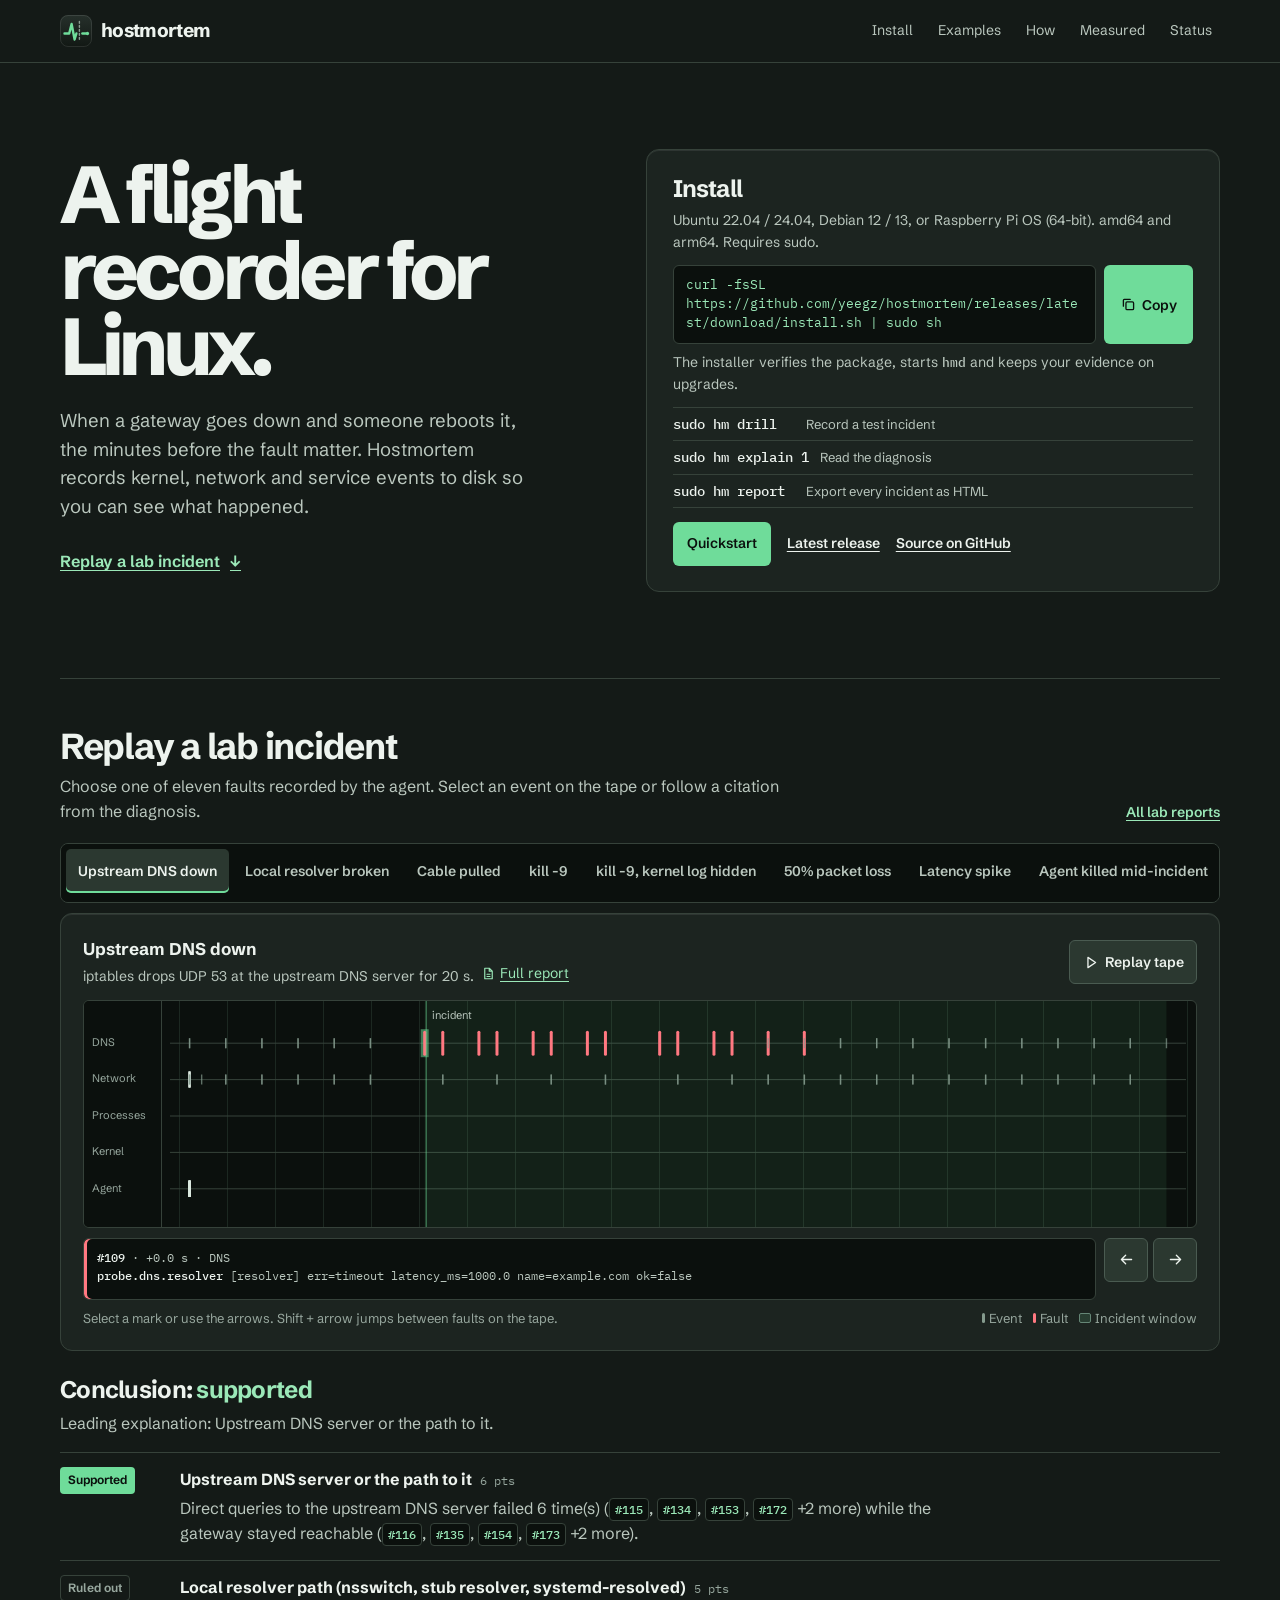
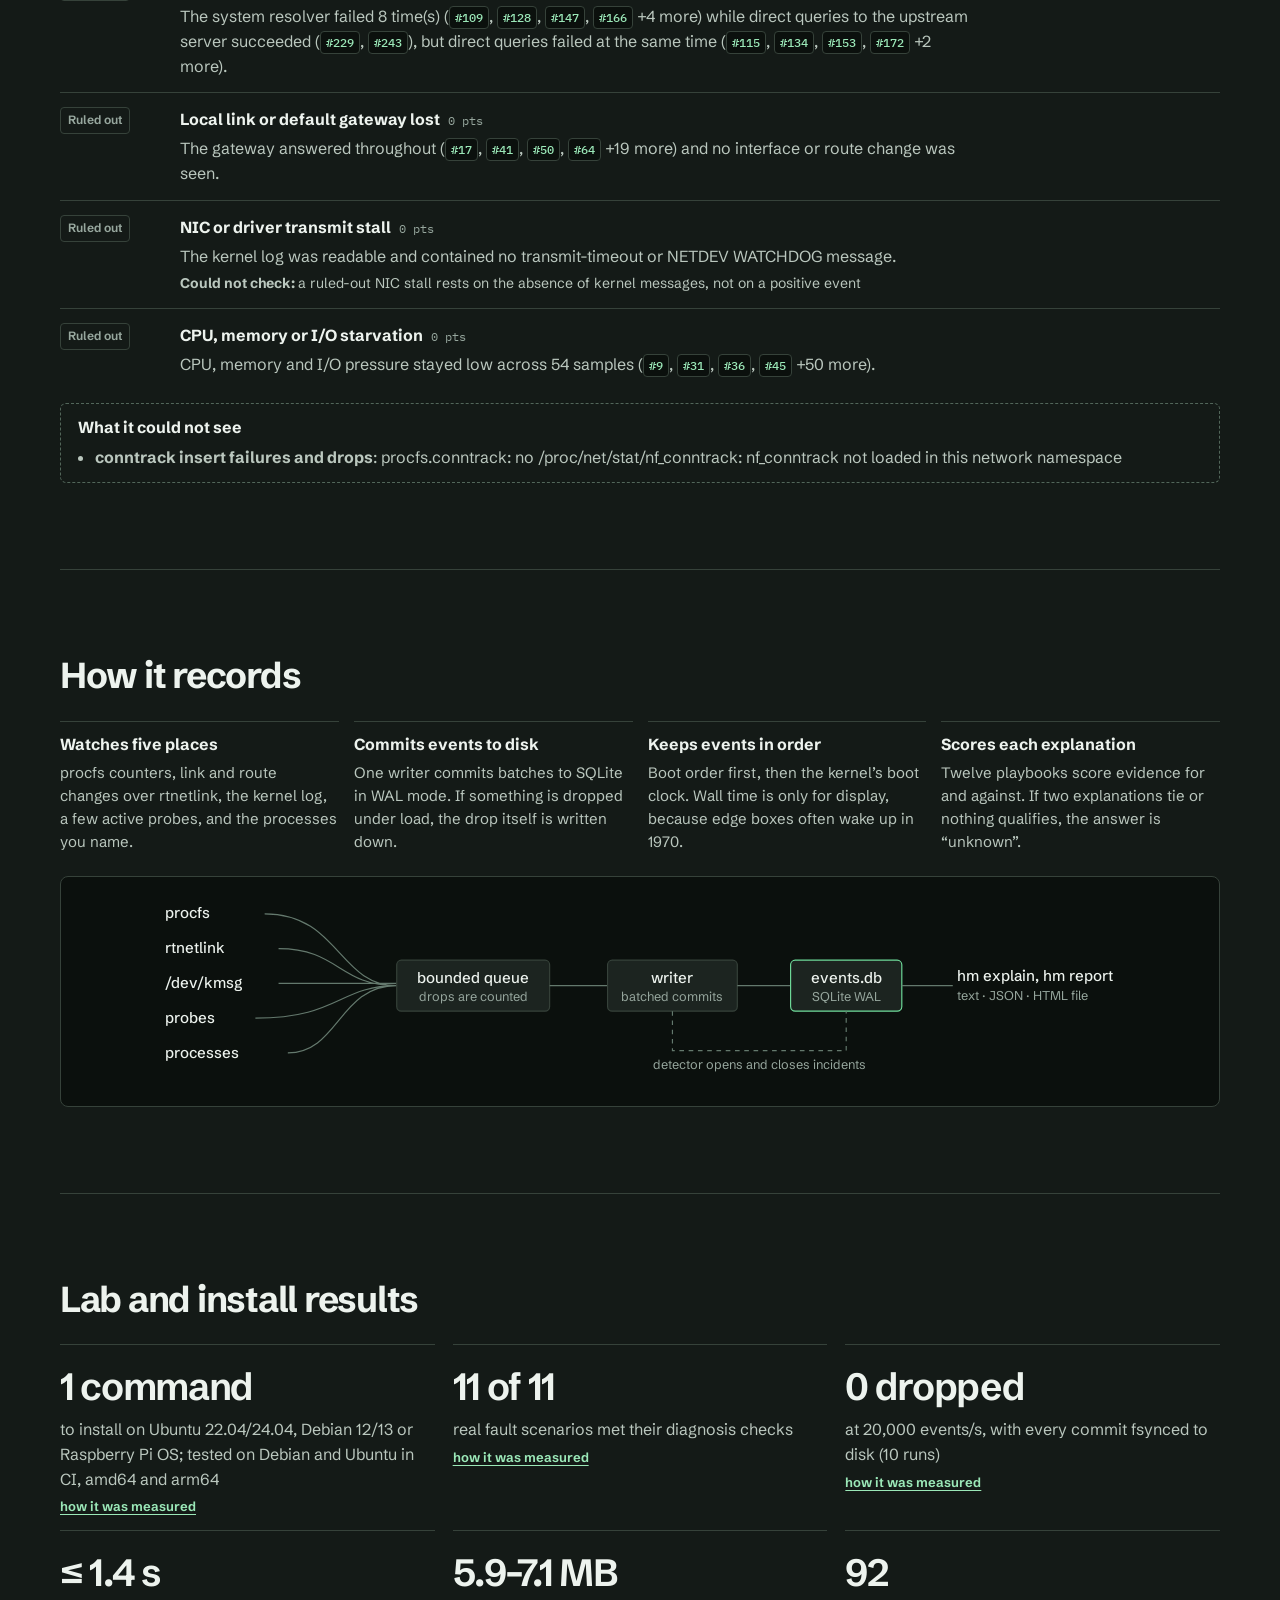
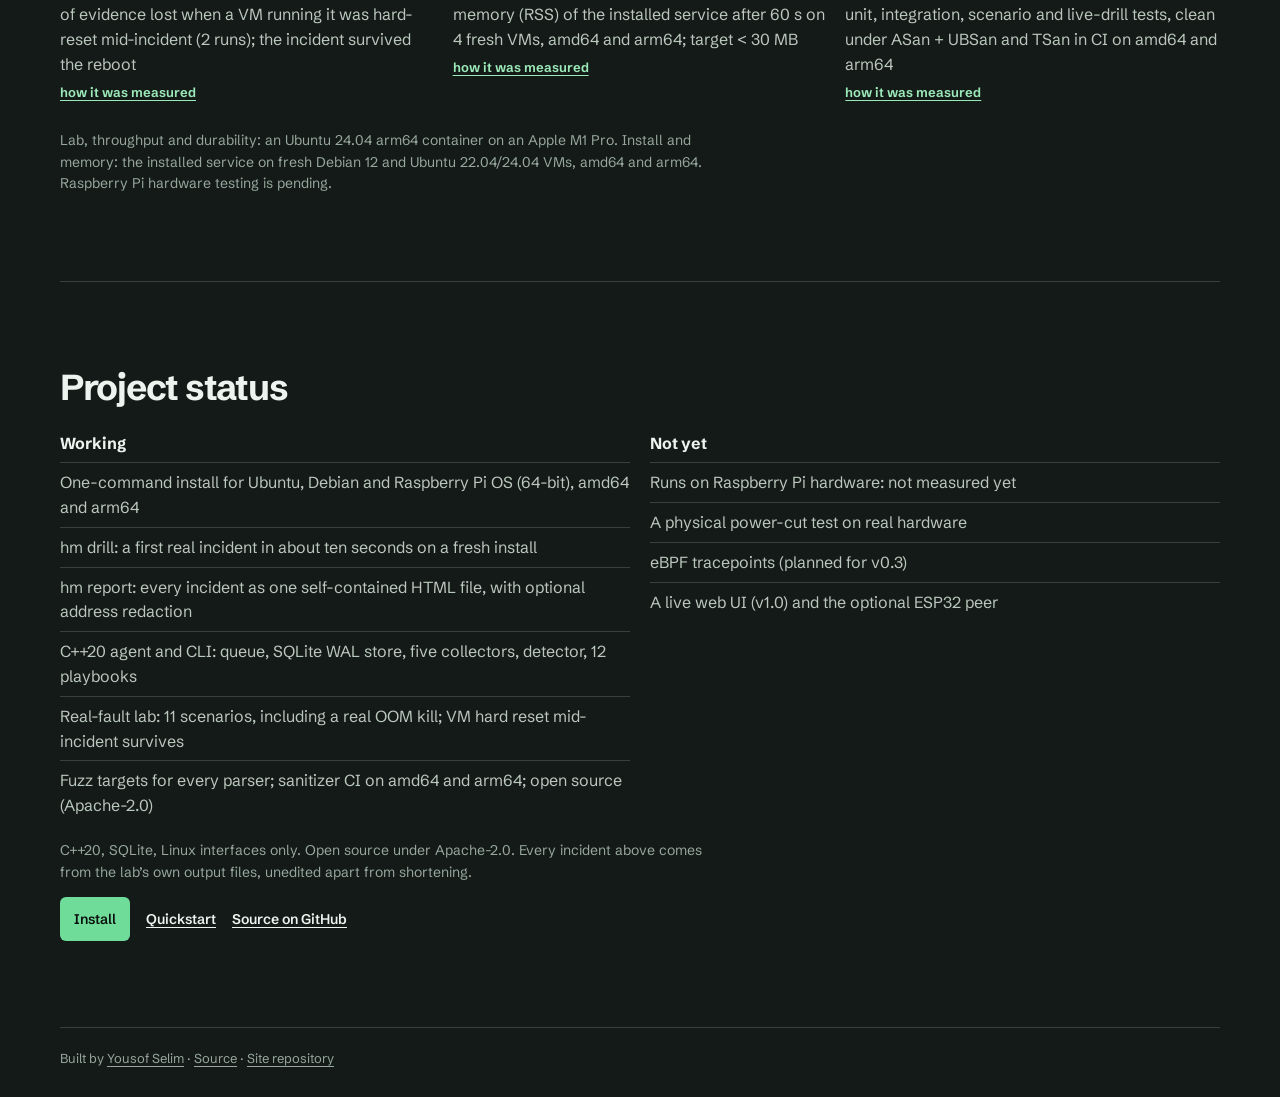
==== commit cec337ab: "Add clear controls and a live replay state to the tape" ====
--- a/site/index.html
+++ b/site/index.html
@@ -8,7 +8,7 @@
 <meta name="theme-color" content="#141a17">
 <meta property="og:title" content="Hostmortem">
 <meta property="og:description" content="A flight recorder for Linux edge boxes. One-command install for Ubuntu, Debian and Raspberry Pi OS; real lab incidents as examples.">
-<meta property="og:image" content="https://yousofselim.com/hostmortem-showcase/og.png?v=2">
+<meta property="og:image" content="https://yousofselim.com/hostmortem-showcase/og.png?v=3">
 <meta property="og:url" content="https://yousofselim.com/hostmortem-showcase/">
 <meta name="twitter:card" content="summary_large_image">
 <link rel="canonical" href="https://yousofselim.com/hostmortem-showcase/">
@@ -50,7 +50,10 @@
       <p class="install-for">Ubuntu 22.04 / 24.04, Debian 12 / 13, or Raspberry Pi OS (64-bit). amd64 and arm64. Requires sudo.</p>
       <div class="install-cmd">
         <pre><code id="install-line">curl -fsSL https://github.com/yeegz/hostmortem/releases/latest/download/install.sh | sudo sh</code></pre>
-        <button class="copy-btn" type="button" data-copy="install-line" hidden>Copy</button>
+        <button class="copy-btn" type="button" data-copy="install-line" hidden>
+          <svg class="control-icon" viewBox="0 0 20 20" aria-hidden="true"><rect x="7" y="7" width="9" height="9" rx="1.4"/><path d="M12 4H5a1 1 0 0 0-1 1v7"/></svg>
+          <span aria-live="polite">Copy</span>
+        </button>
       </div>
       <p class="install-note">The installer verifies the package, starts <code>hmd</code> and keeps your evidence on upgrades.</p>
       <ol class="install-steps">
@@ -79,7 +82,10 @@
       <figure class="tape-wrap">
         <div class="tape-head">
           <figcaption class="tape-what" id="tape-what"></figcaption>
-          <button class="replay-btn" type="button" id="replay-btn">Replay tape</button>
+          <button class="replay-btn" type="button" id="replay-btn">
+            <svg class="control-icon" viewBox="0 0 20 20" aria-hidden="true"><path d="m7 4 9 6-9 6V4Z"/></svg>
+            <span aria-live="polite">Replay tape</span>
+          </button>
         </div>
         <div class="tape" id="tape" tabindex="0" role="group" aria-roledescription="recorder tape"
              aria-describedby="tape-help">
@@ -90,11 +96,22 @@
         <div class="event-controls">
           <output class="readout" id="readout" aria-live="polite"></output>
           <div class="event-buttons">
-            <button type="button" id="event-prev" aria-label="Previous event">←</button>
-            <button type="button" id="event-next" aria-label="Next event">→</button>
+            <button type="button" id="event-prev" aria-label="Previous event">
+              <svg class="control-icon" viewBox="0 0 20 20" aria-hidden="true"><path d="m9 5-5 5 5 5M4 10h12"/></svg>
+            </button>
+            <button type="button" id="event-next" aria-label="Next event">
+              <svg class="control-icon" viewBox="0 0 20 20" aria-hidden="true"><path d="m11 5 5 5-5 5M16 10H4"/></svg>
+            </button>
           </div>
         </div>
-        <p class="tape-help" id="tape-help">Select a mark or use the arrow buttons. On the tape, Shift + arrow jumps to the next or previous fault.</p>
+        <div class="tape-footer">
+          <p class="tape-help" id="tape-help">Select a mark or use the arrows. Shift + arrow jumps between faults on the tape.</p>
+          <ul class="tape-key" aria-label="Tape legend">
+            <li><span class="key-event" aria-hidden="true"></span>Event</li>
+            <li><span class="key-fault" aria-hidden="true"></span>Fault</li>
+            <li><span class="key-window" aria-hidden="true"></span>Incident window</li>
+          </ul>
+        </div>
       </figure>
 
       <div class="verdict" id="verdict" aria-live="polite"></div>
--- a/site/style.css
+++ b/site/style.css
@@ -22,6 +22,7 @@
 a{color:inherit;text-underline-offset:3px}
 a:hover{color:var(--signal-text)}
 button{font:600 14px/1.15 var(--sans);cursor:pointer}
+.control-icon{width:17px;height:17px;flex:none;display:block;fill:none;stroke:currentColor;stroke-width:1.55;stroke-linecap:round;stroke-linejoin:round}
 :focus-visible{outline:2px solid var(--signal);outline-offset:3px}
 [hidden]{display:none!important}
 .skip{position:fixed;top:8px;left:12px;z-index:10;padding:8px 12px;background:var(--ink);color:var(--paper);transform:translateY(-160%)}
@@ -50,7 +51,7 @@
 .install-cmd pre{flex:1;min-width:0;white-space:pre-wrap;overflow-wrap:anywhere;margin:0;padding:10px 12px;background:var(--well);border:1px solid var(--line);border-radius:6px;color:var(--signal-text);font:400 13px/1.45 var(--mono);user-select:all}
 .install-cmd code{font:inherit}
 .copy-btn,.get-primary{border:1px solid transparent;border-radius:6px;background:var(--signal);color:var(--well);padding:0 13px;min-height:44px}
-.copy-btn{min-width:76px}
+.copy-btn{display:inline-flex;align-items:center;justify-content:center;gap:5px;min-width:89px}
 .copy-btn:hover,.get-primary:hover{background:#9be8b8;color:var(--well)}
 .copy-btn:active,.get-primary:active,.replay-btn:active,.event-buttons button:not(:disabled):active{transform:translateY(1px)}
 .install-steps{list-style:none;margin:0;padding:0;border-top:1px solid var(--line)}
@@ -76,9 +77,12 @@
 .tape-head{display:flex;align-items:center;justify-content:space-between;gap:8px 18px;margin-bottom:12px}
 .tape-what{color:var(--body);font-size:14px}
 .tape-what strong{display:block;color:var(--ink);font-size:17px}
-.tape-what .full{color:var(--signal-text);white-space:nowrap;margin-left:3px}
+.tape-what .full{display:inline-flex;gap:4px;align-items:center;color:var(--signal-text);white-space:nowrap;margin-left:3px}
+.full .control-icon{width:15px;height:15px}
 .replay-btn,.event-buttons button{flex:none;padding:0 12px;min-height:44px;border:1px solid #4a5b51;border-radius:6px;background:#2b3830;color:var(--ink)}
+.replay-btn{display:inline-flex;align-items:center;justify-content:center;gap:6px;min-width:124px}
 .replay-btn:hover,.event-buttons button:not(:disabled):hover{background:#3a4b40}
+.replay-btn.is-playing{color:var(--signal-text);border-color:var(--signal)}
 .tape{--gutter-lane:86px;position:relative;height:228px;overflow:hidden;border:1px solid var(--line);border-radius:6px;cursor:crosshair;touch-action:pan-y;background:repeating-linear-gradient(90deg,transparent 0 47px,#1c2821 47px 48px),var(--well)}
 .tape svg{position:absolute;inset:0 10px 0 var(--gutter-lane);width:calc(100% - var(--gutter-lane) - 10px);height:100%;overflow:visible}
 .lane-names{position:absolute;inset:0 auto 0 0;width:calc(var(--gutter-lane) - 8px);border-right:1px solid var(--line);background:var(--well);pointer-events:none}
@@ -105,9 +109,15 @@
 .readout.bad{box-shadow:inset 3px 0 var(--fault);padding-left:13px}
 .readout b{color:var(--ink);font-weight:500}
 .event-buttons{display:flex;gap:5px}
-.event-buttons button{width:44px;font-size:17px}
+.event-buttons button{display:grid;place-items:center;width:44px;padding:0}
 .event-buttons button:disabled{color:var(--muted);background:var(--well);cursor:default}
-.tape-help{margin-top:8px;color:var(--muted);font-size:13px}
+.tape-footer{display:flex;align-items:center;justify-content:space-between;flex-wrap:wrap;gap:4px 16px;margin-top:8px}
+.tape-help,.tape-key{color:var(--muted);font-size:13px}
+.tape-key{display:flex;flex-wrap:wrap;gap:4px 11px;list-style:none;margin:0;padding:0}
+.tape-key li{display:flex;align-items:center;gap:4px}
+.tape-key span{display:inline-block;width:3px;height:10px;border-radius:2px;background:#849a8d}
+.tape-key .key-fault{background:var(--fault)}
+.tape-key .key-window{width:12px;background:#6fdc9a24;border:1px solid #658676}
 
 .verdict{margin-top:20px}
 .v-conclusion{font-size:24px;font-weight:700;letter-spacing:-.03em}
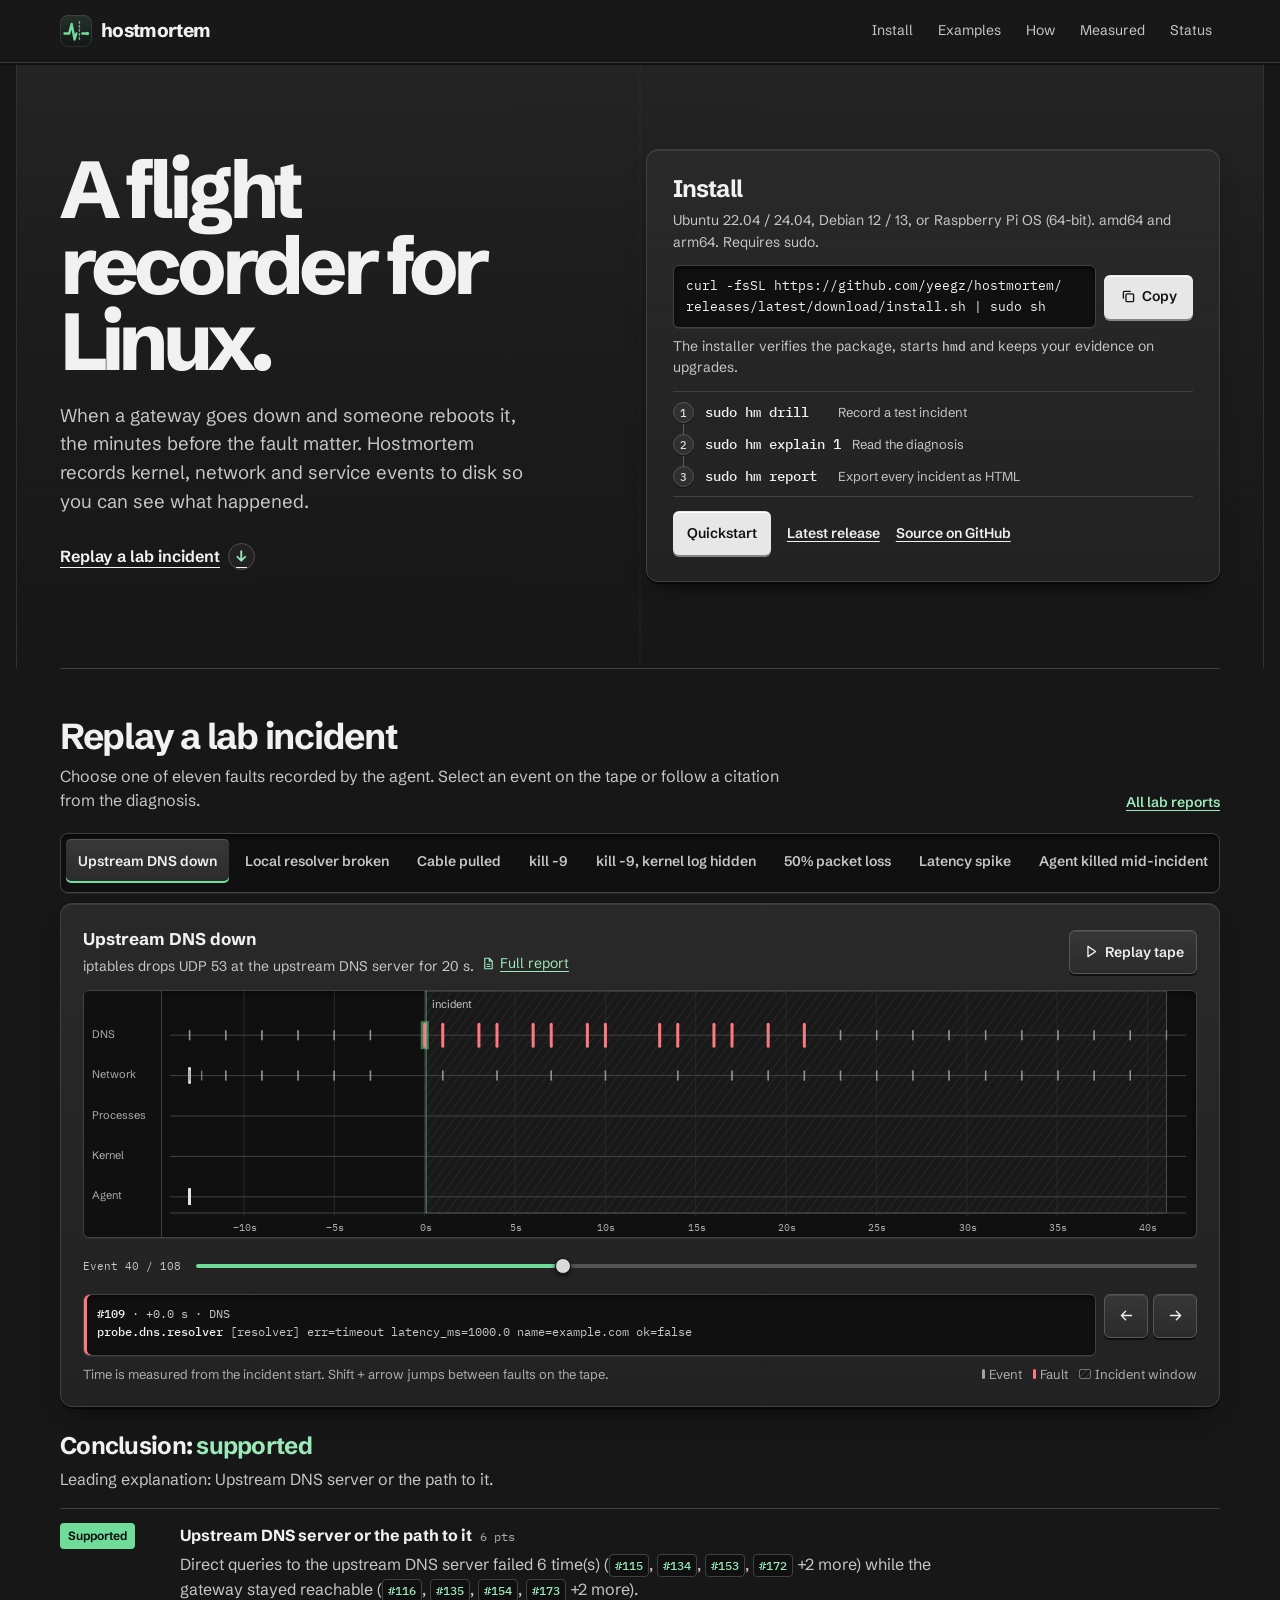
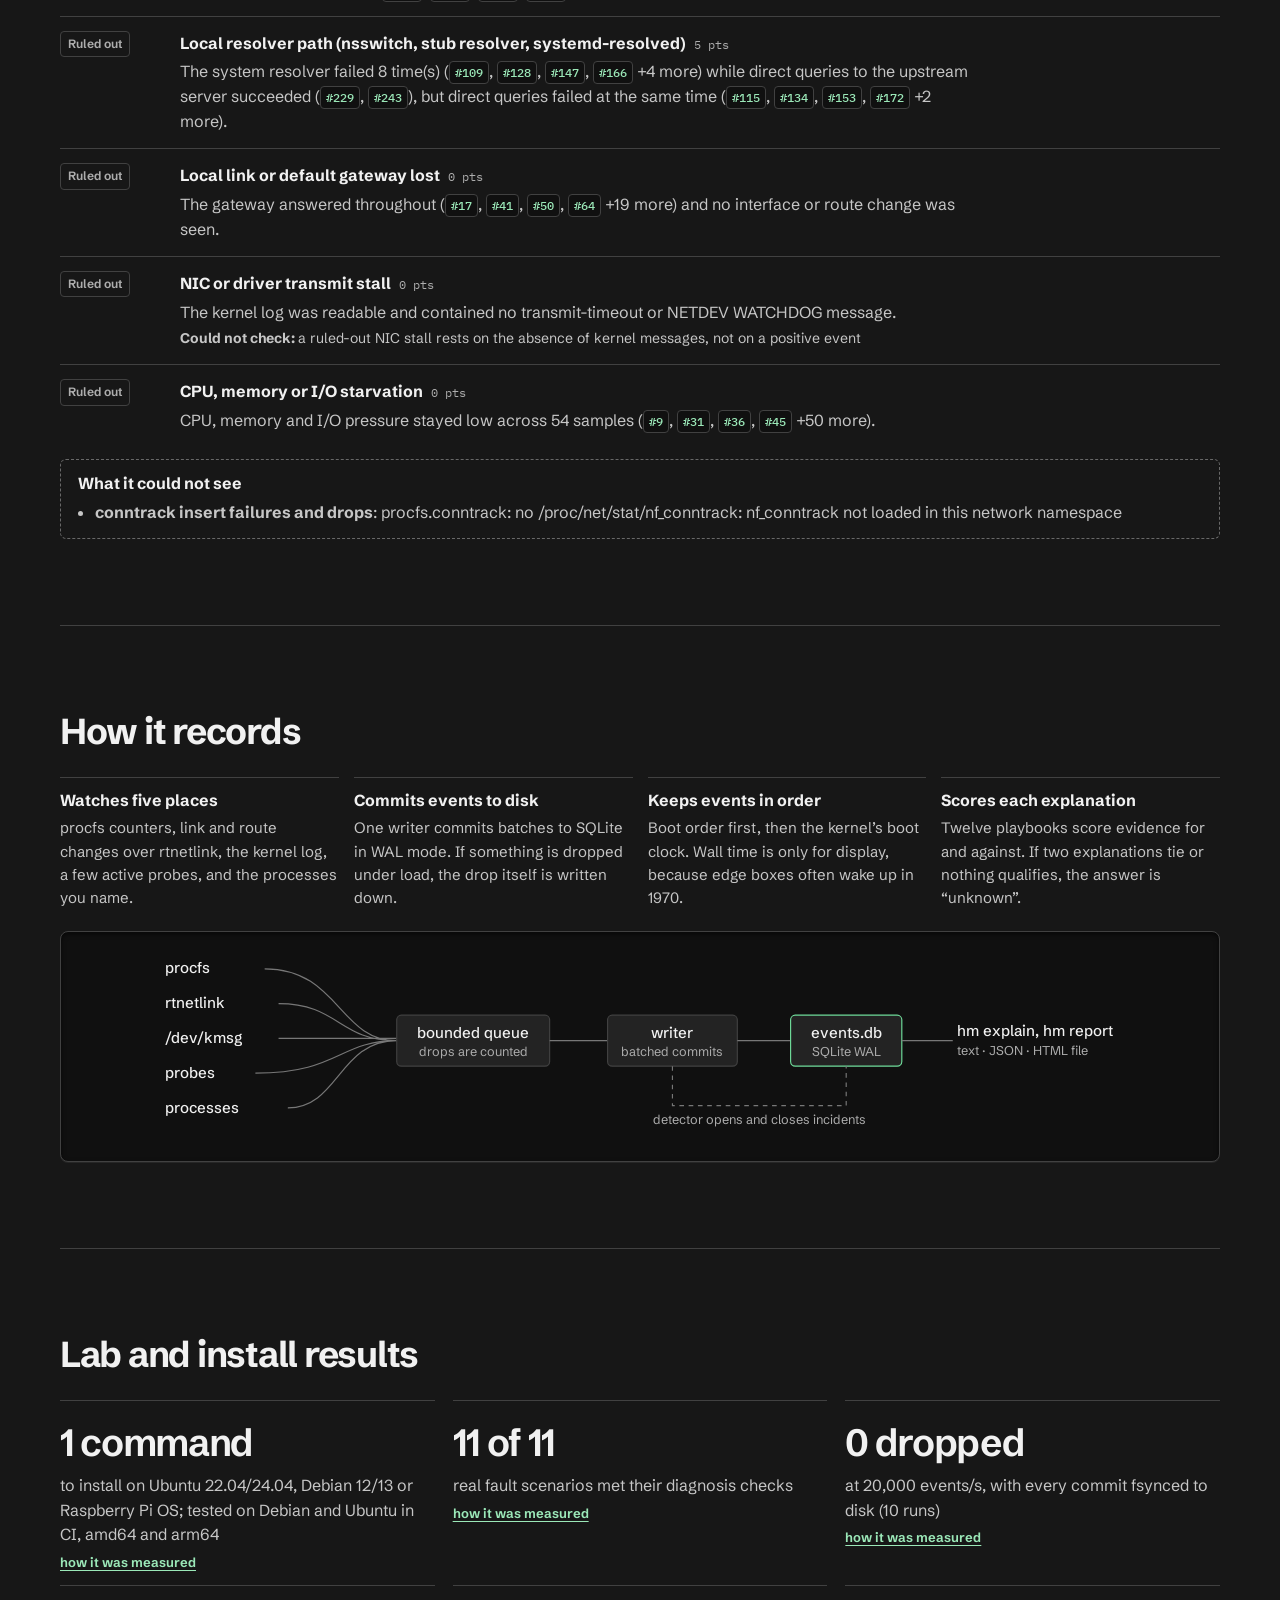
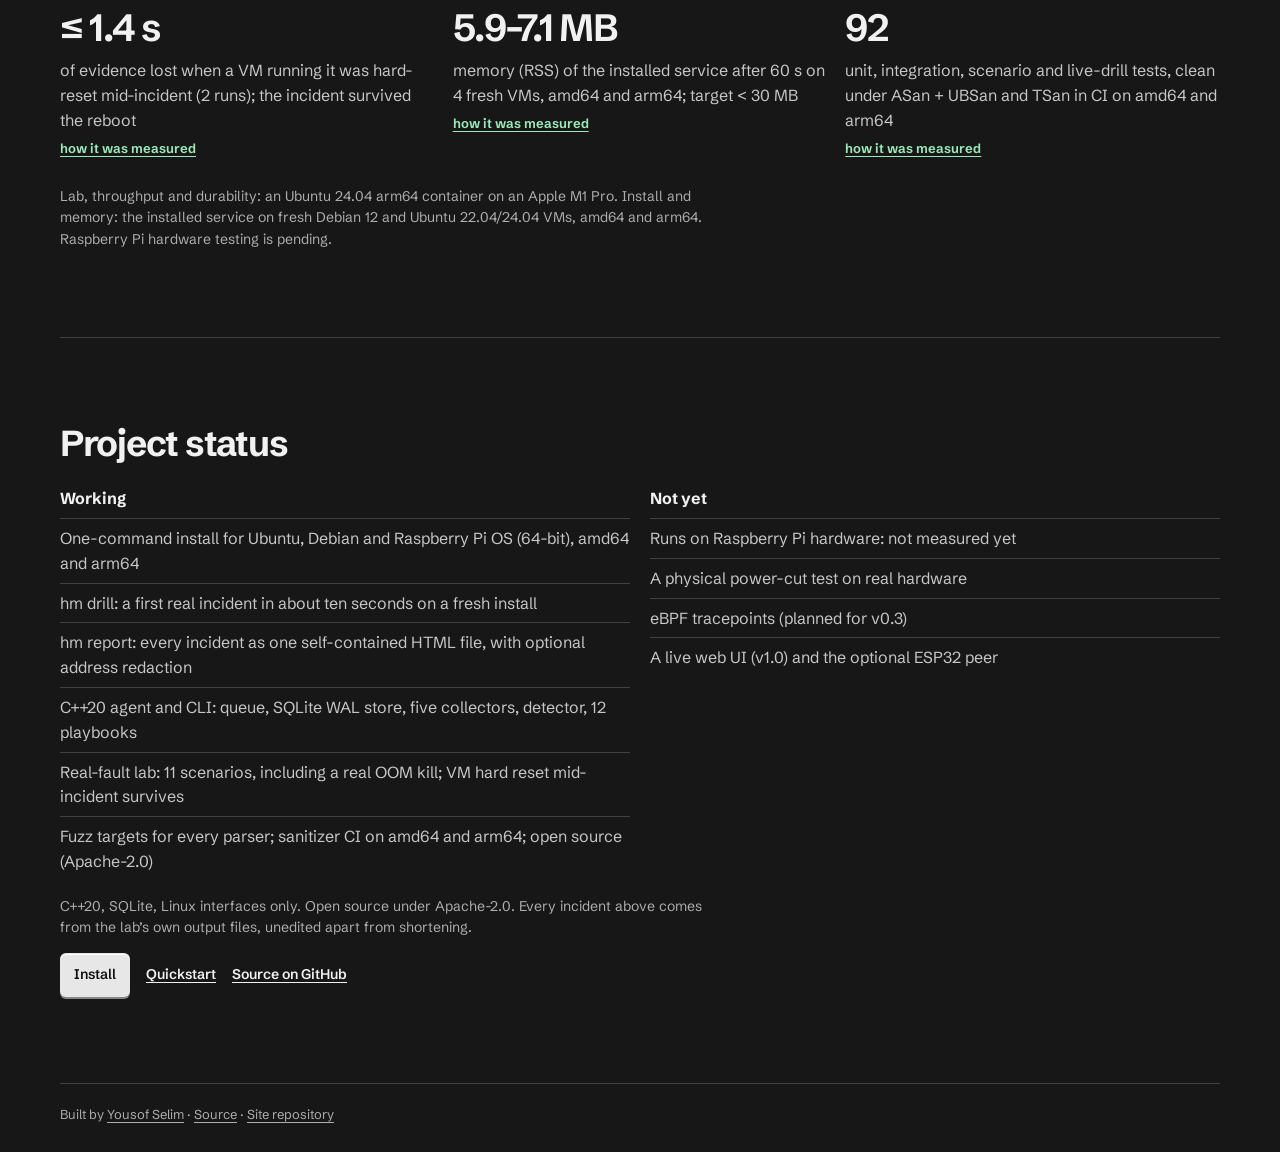
==== commit 7f2cec82: "Give the recorder a neutral chassis and playback controls" ====
--- a/site/index.html
+++ b/site/index.html
@@ -5,18 +5,18 @@
 <meta name="viewport" content="width=device-width,initial-scale=1">
 <title>Hostmortem: a flight recorder for Linux edge boxes</title>
 <meta name="description" content="Hostmortem records what a Linux edge box was doing before it failed, keeps it through the reboot, and separates what it knows from what it suspects and what it cannot see. Install it with one command on Ubuntu, Debian or Raspberry Pi OS.">
-<meta name="theme-color" content="#141a17">
+<meta name="theme-color" content="#171717">
 <meta property="og:title" content="Hostmortem">
 <meta property="og:description" content="A flight recorder for Linux edge boxes. One-command install for Ubuntu, Debian and Raspberry Pi OS; real lab incidents as examples.">
-<meta property="og:image" content="https://yousofselim.com/hostmortem-showcase/og.png?v=3">
+<meta property="og:image" content="https://yousofselim.com/hostmortem-showcase/og.png?v=4">
 <meta property="og:url" content="https://yousofselim.com/hostmortem-showcase/">
 <meta name="twitter:card" content="summary_large_image">
 <link rel="canonical" href="https://yousofselim.com/hostmortem-showcase/">
 <link rel="icon" href="favicon.svg" type="image/svg+xml">
 <link rel="preload" href="fonts/schibsted-grotesk.woff2" as="font" type="font/woff2" crossorigin>
-<link rel="stylesheet" href="style.css">
+<link rel="stylesheet" href="style.css?v=4">
 <script src="data/incidents.js" defer></script>
-<script src="app.js" defer></script>
+<script src="app.js?v=4" defer></script>
 </head>
 <body>
 <a class="skip" href="#install">Skip to install</a>
@@ -49,9 +49,10 @@
       <h2 class="install-title">Install</h2>
       <p class="install-for">Ubuntu 22.04 / 24.04, Debian 12 / 13, or Raspberry Pi OS (64-bit). amd64 and arm64. Requires sudo.</p>
       <div class="install-cmd">
-        <pre><code id="install-line">curl -fsSL https://github.com/yeegz/hostmortem/releases/latest/download/install.sh | sudo sh</code></pre>
+        <pre><code id="install-line">curl -fsSL https://github.com/<wbr>yeegz/<wbr>hostmortem/<wbr>releases/<wbr>latest/<wbr>download/<wbr>install.sh | sudo sh</code></pre>
         <button class="copy-btn" type="button" data-copy="install-line" hidden>
-          <svg class="control-icon" viewBox="0 0 20 20" aria-hidden="true"><rect x="7" y="7" width="9" height="9" rx="1.4"/><path d="M12 4H5a1 1 0 0 0-1 1v7"/></svg>
+          <svg class="control-icon copy-outline" viewBox="0 0 20 20" aria-hidden="true"><rect x="7" y="7" width="9" height="9" rx="1.4"/><path d="M12 4H5a1 1 0 0 0-1 1v7"/></svg>
+          <svg class="control-icon copy-check" viewBox="0 0 20 20" aria-hidden="true"><path d="m4 10 4 4 8-8" pathLength="1"/></svg>
           <span aria-live="polite">Copy</span>
         </button>
       </div>
@@ -83,7 +84,8 @@
         <div class="tape-head">
           <figcaption class="tape-what" id="tape-what"></figcaption>
           <button class="replay-btn" type="button" id="replay-btn">
-            <svg class="control-icon" viewBox="0 0 20 20" aria-hidden="true"><path d="m7 4 9 6-9 6V4Z"/></svg>
+            <svg class="control-icon replay-play" viewBox="0 0 20 20" aria-hidden="true"><path d="m7 4 9 6-9 6V4Z"/></svg>
+            <svg class="control-icon replay-pause" viewBox="0 0 20 20" aria-hidden="true"><path d="M7 4v12m6-12v12"/></svg>
             <span aria-live="polite">Replay tape</span>
           </button>
         </div>
@@ -92,6 +94,10 @@
           <svg id="tape-svg" preserveAspectRatio="none" aria-hidden="true"></svg>
           <div class="lane-names" aria-hidden="true"></div>
           <div class="cursor" aria-hidden="true"></div>
+        </div>
+        <div class="event-position">
+          <span id="event-count" aria-hidden="true">Event</span>
+          <input id="event-seek" type="range" aria-label="Event position" min="1" max="1" value="1" disabled>
         </div>
         <div class="event-controls">
           <output class="readout" id="readout" aria-live="polite"></output>
@@ -105,7 +111,7 @@
           </div>
         </div>
         <div class="tape-footer">
-          <p class="tape-help" id="tape-help">Select a mark or use the arrows. Shift + arrow jumps between faults on the tape.</p>
+          <p class="tape-help" id="tape-help">Time is measured from the incident start. Shift + arrow jumps between faults on the tape.</p>
           <ul class="tape-key" aria-label="Tape legend">
             <li><span class="key-event" aria-hidden="true"></span>Event</li>
             <li><span class="key-fault" aria-hidden="true"></span>Fault</li>
--- a/site/style.css
+++ b/site/style.css
@@ -4,13 +4,17 @@
 
 :root{
   color-scheme:dark;
-  --paper:#141a17;--panel:#1c2420;--well:#0b100d;--line:#36423a;
-  --ink:#edf3ee;--body:#bac7be;--muted:#97a79e;
+  --paper:#171717;--panel:#232323;--well:#101010;--line:#414141;
+  --ink:#f1f1f1;--body:#c6c6c6;--muted:#adadad;
   --signal:#6fdc9a;--signal-text:#9be8b8;--fault:#ff7881;
   --sans:"Schibsted Grotesk",system-ui,sans-serif;
   --mono:"IBM Plex Mono",ui-monospace,monospace;
   --gutter:clamp(16px,4vw,44px);
-  --rim:inset 0 1px 0 #ffffff14;
+  --rim:inset 0 1px 0 #ffffff16;
+  --raised:linear-gradient(180deg,#292929,#222222);
+  --housing:0 12px 22px -13px #000,0 2px 0 #0d0d0d,var(--rim);
+  --recess:inset 0 2px 5px #0009,0 1px 0 #ffffff10;
+  --press:120ms cubic-bezier(.22,.68,.36,1);
 }
 *,*::before,*::after{box-sizing:border-box}
 html{scroll-padding-top:82px;-webkit-text-size-adjust:100%}
@@ -20,7 +24,7 @@
 h3{font-size:16px;line-height:1.35}
 code{font:500 .9em var(--mono)}
 a{color:inherit;text-underline-offset:3px}
-a:hover{color:var(--signal-text)}
+a:hover{color:var(--ink)}
 button{font:600 14px/1.15 var(--sans);cursor:pointer}
 .control-icon{width:17px;height:17px;flex:none;display:block;fill:none;stroke:currentColor;stroke-width:1.55;stroke-linecap:round;stroke-linejoin:round}
 :focus-visible{outline:2px solid var(--signal);outline-offset:3px}
@@ -28,34 +32,49 @@
 .skip{position:fixed;top:8px;left:12px;z-index:10;padding:8px 12px;background:var(--ink);color:var(--paper);transform:translateY(-160%)}
 .skip:focus{transform:none}
 
-.top{position:sticky;top:0;z-index:5;background:var(--paper);border-bottom:1px solid var(--line)}
+.top{position:sticky;top:0;z-index:5;background:#181818;border-block-end:1px solid #3b3b3b;box-shadow:0 2px 0 #101010}
 .top-inner{max-width:1248px;margin:auto;padding:9px var(--gutter);display:flex;align-items:center;justify-content:space-between;gap:14px}
 .mark{display:inline-flex;align-items:center;gap:9px;text-decoration:none;font-weight:750;font-size:19px;letter-spacing:-.035em}
 .mark img{display:block}
 .top nav{display:flex;gap:9px}
 .top nav a{display:flex;align-items:center;min-height:44px;padding:0 8px;color:var(--body);text-decoration:none;font-size:14px}
-.top nav a:hover{color:var(--ink);text-decoration:underline}
+.top nav a:hover{color:var(--ink);background:#272727;border-radius:5px}
 
 main,.foot,.noscript{max-width:1248px;margin:auto;padding:0 var(--gutter)}
 main>section{padding:clamp(48px,7vw,86px) 0;border-bottom:1px solid var(--line)}
-.hero{display:grid;grid-template-columns:minmax(0,.91fr) minmax(0,1fr);gap:clamp(24px,5vw,70px);align-items:center}
+.hero{position:relative;isolation:isolate;display:grid;grid-template-columns:minmax(0,.91fr) minmax(0,1fr);gap:clamp(24px,5vw,70px);align-items:center}
+.hero::before{content:"";position:absolute;z-index:-1;inset:0 calc(-1 * var(--gutter));pointer-events:none;
+  background:
+    linear-gradient(90deg,transparent 49.9%,#ffffff08 50%,transparent 50.1%),
+    linear-gradient(180deg,#242424 0,#1c1c1c 42%,#171717 100%);
+  border-inline:1px solid #313131}
 .hero h1{font-size:clamp(44px,6.3vw,94px);line-height:.94;letter-spacing:-.066em;font-weight:760;max-width:10ch}
 .lede{max-width:44ch;color:var(--body);margin:22px 0 18px;font-size:clamp(16px,1.45vw,19px)}
-.hero-link{display:inline-flex;align-items:center;min-height:44px;gap:8px;font-weight:650;color:var(--signal-text)}
-.hero-link span{padding-left:2px;text-decoration:none}
-
-.install{min-width:0;background:var(--panel);border:1px solid var(--line);border-radius:13px;padding:clamp(16px,2vw,27px);box-shadow:var(--rim)}
+.hero-link{display:inline-flex;align-items:center;min-height:44px;gap:8px;font-weight:650;color:var(--ink);text-underline-offset:5px}
+.hero-link span{display:grid;place-items:center;width:27px;height:27px;border:1px solid #505050;border-radius:50%;text-decoration:none;
+  color:var(--signal-text);background:#222;transition:transform var(--press)}
+.hero-link:hover span{transform:translateY(3px)}
+
+.install{min-width:0;background:var(--raised);border:1px solid var(--line);border-radius:12px;padding:clamp(16px,2vw,27px);box-shadow:var(--housing)}
 .install h2{font-size:24px}
 .install-for,.install-note{color:var(--body);font-size:14px;margin:8px 0 12px}
-.install-cmd{display:flex;gap:8px;align-items:stretch}
-.install-cmd pre{flex:1;min-width:0;white-space:pre-wrap;overflow-wrap:anywhere;margin:0;padding:10px 12px;background:var(--well);border:1px solid var(--line);border-radius:6px;color:var(--signal-text);font:400 13px/1.45 var(--mono);user-select:all}
+.install-cmd{display:flex;gap:8px;align-items:center}
+.install-cmd pre{flex:1;min-width:0;white-space:pre-wrap;overflow-wrap:anywhere;margin:0;padding:10px 12px;background:var(--well);border:1px solid var(--line);border-radius:6px;color:var(--ink);font:400 13px/1.55 var(--mono);user-select:all;box-shadow:var(--recess)}
 .install-cmd code{font:inherit}
-.copy-btn,.get-primary{border:1px solid transparent;border-radius:6px;background:var(--signal);color:var(--well);padding:0 13px;min-height:44px}
+.copy-btn,.get-primary{border:1px solid transparent;border-radius:6px;background:#e7e7e7;color:var(--well);padding:0 13px;min-height:44px;box-shadow:0 2px 0 #868686,inset 0 1px 0 #fff;transition:transform var(--press),box-shadow var(--press),background var(--press)}
 .copy-btn{display:inline-flex;align-items:center;justify-content:center;gap:5px;min-width:89px}
-.copy-btn:hover,.get-primary:hover{background:#9be8b8;color:var(--well)}
-.copy-btn:active,.get-primary:active,.replay-btn:active,.event-buttons button:not(:disabled):active{transform:translateY(1px)}
-.install-steps{list-style:none;margin:0;padding:0;border-top:1px solid var(--line)}
-.install-steps li{display:grid;grid-template-columns:minmax(122px,auto) 1fr;gap:2px 11px;padding:6px 0;border-bottom:1px solid var(--line);align-items:baseline}
+.copy-btn:hover,.get-primary:hover{background:#fff;color:var(--well)}
+.copy-btn .copy-check,.copy-btn[data-copy-state="copied"] .copy-outline{display:none}
+.copy-btn[data-copy-state="copied"] .copy-check{display:block}
+.copy-check path{stroke-dasharray:1;animation:check-draw 210ms cubic-bezier(.22,.68,.36,1) both}
+@keyframes check-draw{from{stroke-dashoffset:1}to{stroke-dashoffset:0}}
+.copy-btn[data-copy-state="copied"]{background:#a8e6bb;color:#14231a;box-shadow:0 2px 0 #52775d,inset 0 1px 0 #d6ffe2}
+.copy-btn:active,.get-primary:active,.replay-btn:active,.event-buttons button:not(:disabled):active{transform:translateY(2px);box-shadow:inset 0 1px 2px #0003}
+.install-steps{list-style:none;margin:0;padding:4px 0 4px 32px;position:relative;counter-reset:steps;border-block:1px solid var(--line)}
+.install-steps::before{content:"";position:absolute;left:10px;top:19px;bottom:19px;width:1px;background:#5d5d5d}
+.install-steps li{display:grid;grid-template-columns:minmax(122px,auto) 1fr;gap:2px 11px;padding:6px 0;align-items:baseline;position:relative;counter-increment:steps}
+.install-steps li::before{content:counter(steps);position:absolute;top:6px;left:-32px;display:grid;place-items:center;width:21px;height:21px;
+  border:1px solid #5a5a5a;border-radius:50%;background:#303030;color:#ddd;font:500 11px var(--mono);box-shadow:0 1px 1px #101010}
 .install-steps span{color:var(--body);font-size:13px}
 .get{margin:14px 0 0;display:flex;gap:7px 16px;align-items:center;flex-wrap:wrap;font-size:14px;font-weight:600}
 .get a{display:inline-flex;align-items:center;min-height:44px}
@@ -66,47 +85,69 @@
 .section-head>a{flex:none;color:var(--signal-text);font-size:14px;font-weight:600}
 .examples-note{color:var(--body);max-width:72ch;margin-top:7px}
 
-.picker{position:relative;display:flex;gap:4px;overflow-x:auto;padding:5px 5px 9px;margin-bottom:10px;border:1px solid var(--line);border-radius:8px;background:var(--well);scrollbar-width:thin;scrollbar-color:#52665a var(--well)}
+.picker{position:relative;display:flex;gap:4px;overflow-x:auto;padding:5px 5px 9px;margin-bottom:10px;border:1px solid var(--line);border-radius:8px;background:var(--well);scrollbar-width:thin;scrollbar-color:#656565 var(--well);box-shadow:var(--recess)}
 .picker button{position:relative;z-index:1;flex:0 0 auto;min-height:44px;padding:0 12px;border:0;border-radius:5px;background:transparent;color:var(--body)}
 .picker button:hover{color:var(--ink)}
 .picker button:focus-visible{outline-offset:-3px}
 .picker button[aria-selected=true]{color:var(--ink)}
-.picker-ink{position:absolute;top:5px;left:0;height:44px;border-radius:5px;background:#2b3830;box-shadow:inset 0 -2px var(--signal);transition:transform 170ms ease,width 170ms ease;pointer-events:none}
-
-.tape-wrap{padding:clamp(10px,2vw,22px);background:var(--panel);border:1px solid var(--line);border-radius:12px;box-shadow:var(--rim)}
+.picker-ink{position:absolute;top:5px;left:0;height:44px;border-radius:5px;background:linear-gradient(#383838,#2b2b2b);box-shadow:inset 0 1px 0 #ffffff24,inset 0 -2px var(--signal);transition:transform 190ms cubic-bezier(.2,.7,.25,1),width 190ms cubic-bezier(.2,.7,.25,1);pointer-events:none}
+
+.tape-wrap{padding:clamp(10px,2vw,22px);background:var(--raised);border:1px solid var(--line);border-radius:12px;box-shadow:var(--housing)}
 .tape-head{display:flex;align-items:center;justify-content:space-between;gap:8px 18px;margin-bottom:12px}
 .tape-what{color:var(--body);font-size:14px}
 .tape-what strong{display:block;color:var(--ink);font-size:17px}
 .tape-what .full{display:inline-flex;gap:4px;align-items:center;color:var(--signal-text);white-space:nowrap;margin-left:3px}
 .full .control-icon{width:15px;height:15px}
-.replay-btn,.event-buttons button{flex:none;padding:0 12px;min-height:44px;border:1px solid #4a5b51;border-radius:6px;background:#2b3830;color:var(--ink)}
+.replay-btn,.event-buttons button{flex:none;padding:0 12px;min-height:44px;border:1px solid #565656;border-radius:6px;background:linear-gradient(#373737,#2b2b2b);color:var(--ink);box-shadow:0 2px 0 #101010,var(--rim);transition:transform var(--press),box-shadow var(--press),border-color var(--press)}
 .replay-btn{display:inline-flex;align-items:center;justify-content:center;gap:6px;min-width:124px}
-.replay-btn:hover,.event-buttons button:not(:disabled):hover{background:#3a4b40}
-.replay-btn.is-playing{color:var(--signal-text);border-color:var(--signal)}
-.tape{--gutter-lane:86px;position:relative;height:228px;overflow:hidden;border:1px solid var(--line);border-radius:6px;cursor:crosshair;touch-action:pan-y;background:repeating-linear-gradient(90deg,transparent 0 47px,#1c2821 47px 48px),var(--well)}
+.replay-btn:hover,.event-buttons button:not(:disabled):hover{background:#424242}
+.replay-btn .replay-pause,.replay-btn[data-replay="playing"] .replay-play{display:none}
+.replay-btn[data-replay="playing"] .replay-pause{display:block}
+.replay-btn[data-replay="playing"],.replay-btn[data-replay="paused"]{color:var(--signal-text);border-color:#6f987c}
+.tape{--gutter-lane:86px;position:relative;height:248px;overflow:hidden;border:1px solid var(--line);border-radius:6px;cursor:crosshair;touch-action:pan-y;background:var(--well);box-shadow:var(--recess)}
 .tape svg{position:absolute;inset:0 10px 0 var(--gutter-lane);width:calc(100% - var(--gutter-lane) - 10px);height:100%;overflow:visible}
 .lane-names{position:absolute;inset:0 auto 0 0;width:calc(var(--gutter-lane) - 8px);border-right:1px solid var(--line);background:var(--well);pointer-events:none}
 .lane-names span{position:absolute;left:8px;transform:translateY(-50%);font-size:11px;color:var(--muted)}
-.cursor{position:absolute;top:0;bottom:0;width:1px;background:var(--signal);opacity:0;pointer-events:none}
+.cursor{position:absolute;top:0;bottom:24px;width:1px;background:var(--signal);opacity:0;pointer-events:none}
 .tape.reading .cursor{opacity:.62}
 .tape-labels{position:absolute;inset:0;pointer-events:none}
 .tape-label{position:absolute;color:var(--body);font-size:11px;white-space:nowrap}
+.time-label{position:absolute;bottom:3px;color:var(--muted);font:400 10px var(--mono);transform:translateX(-50%)}
+.time-tick{stroke:#292929}
+.time-axis{stroke:#444}
 .lane-rule{stroke:var(--line)}
-.m-ok{stroke:#849a8d;stroke-opacity:.7;stroke-width:1.4}
-.m-info{stroke:#dbe8df;stroke-width:2}
+.m-ok{stroke:#a2a2a2;stroke-opacity:.7;stroke-width:1.4}
+.m-info{stroke:#e4e4e4;stroke-width:2}
 .m-bad{stroke:var(--fault);stroke-width:3;stroke-linecap:round}
 .m-hit{stroke:var(--signal);stroke-width:8;stroke-opacity:0}
 .m-hit.on{stroke-opacity:.52}
-.splice-line{stroke:#a7bdb0;stroke-width:1.5;stroke-dasharray:3 4}
-.window{fill:#6fdc9a14}
-.pen{stroke:var(--signal);stroke-width:1.5;animation:pen 1400ms cubic-bezier(.33,1,.68,1) forwards}
+.splice-line{stroke:#b4b4b4;stroke-width:1.5;stroke-dasharray:3 4}
+.window{fill:url(#incident-hatch);stroke:#727272;stroke-width:.65;vector-effect:non-scaling-stroke}
+.window-stroke{stroke:#262626;stroke-width:2}
+.pen{color:var(--signal);stroke:currentColor;stroke-width:1.5;animation:pen var(--replay-duration,2400ms) linear forwards}
 @keyframes pen{0%{transform:translateX(0);opacity:1}92%{opacity:1}100%{transform:translateX(var(--pen-w));opacity:0}}
-.ink{transform-box:fill-box;transform-origin:center;animation:ink 260ms ease both}
+.ink{transform-box:fill-box;transform-origin:center;animation:ink 155ms cubic-bezier(.22,.7,.36,1) both}
 @keyframes ink{from{transform:scaleY(0)}to{transform:scaleY(1)}}
+.tape[data-replay="paused"] :is(.pen,.ink){animation-play-state:paused}
+.tape:is([data-replay="playing"],[data-replay="paused"]) :is(.cursor,.m-hit.on){visibility:hidden}
+
+.event-position{display:flex;align-items:center;gap:12px;margin-top:10px}
+#event-count{min-width:101px;color:var(--body);font:400 11px var(--mono);font-variant-numeric:tabular-nums}
+.event-position input{appearance:none;display:block;min-width:0;width:100%;height:36px;margin:0;background:transparent;cursor:ew-resize;
+  --seek-track:linear-gradient(90deg,var(--signal) var(--seek-progress,0%),#545454 var(--seek-progress,0%))}
+.event-position input::-webkit-slider-runnable-track{height:4px;border-radius:4px;background:var(--seek-track)}
+.event-position input::-moz-range-track{height:4px;border-radius:4px;background:var(--seek-track)}
+.event-position input::-webkit-slider-thumb{appearance:none;width:16px;height:16px;margin-top:-6px;border-radius:50%;
+  background:#dadada;border:1px solid #111;box-shadow:0 2px 4px #111;transition:transform var(--press)}
+.event-position input::-moz-range-thumb{width:14px;height:14px;border-radius:50%;
+  background:#dadada;border:1px solid #111;box-shadow:0 2px 4px #111;transition:transform var(--press)}
+.event-position input:active::-webkit-slider-thumb{transform:scale(1.15)}
+.event-position input:active::-moz-range-thumb{transform:scale(1.15)}
+
 
 .event-controls{display:flex;align-items:start;gap:8px;margin-top:10px}
-.readout{flex:1;min-width:0;min-height:62px;padding:10px 11px;border:1px solid var(--line);border-radius:6px;background:var(--well);color:var(--body);font:400 12px/1.55 var(--mono);overflow-wrap:anywhere}
-.readout.bad{box-shadow:inset 3px 0 var(--fault);padding-left:13px}
+.readout{flex:1;min-width:0;min-height:62px;padding:10px 11px;border:1px solid var(--line);border-radius:6px;background:var(--well);color:var(--body);font:400 12px/1.55 var(--mono);overflow-wrap:anywhere;box-shadow:var(--recess)}
+.readout.bad{box-shadow:inset 3px 0 var(--fault),var(--recess);padding-left:13px}
 .readout b{color:var(--ink);font-weight:500}
 .event-buttons{display:flex;gap:5px}
 .event-buttons button{display:grid;place-items:center;width:44px;padding:0}
@@ -115,9 +156,9 @@
 .tape-help,.tape-key{color:var(--muted);font-size:13px}
 .tape-key{display:flex;flex-wrap:wrap;gap:4px 11px;list-style:none;margin:0;padding:0}
 .tape-key li{display:flex;align-items:center;gap:4px}
-.tape-key span{display:inline-block;width:3px;height:10px;border-radius:2px;background:#849a8d}
+.tape-key span{display:inline-block;width:3px;height:10px;border-radius:2px;background:#a2a2a2}
 .tape-key .key-fault{background:var(--fault)}
-.tape-key .key-window{width:12px;background:#6fdc9a24;border:1px solid #658676}
+.tape-key .key-window{width:12px;background:repeating-linear-gradient(135deg,#2d2d2d 0 2px,#161616 2px 4px);border:1px solid #777}
 
 .verdict{margin-top:20px}
 .v-conclusion{font-size:24px;font-weight:700;letter-spacing:-.03em}
@@ -134,20 +175,20 @@
 .v-missing{font-size:14px}
 .cite{display:inline-block;color:var(--signal-text);background:var(--well);border:1px solid var(--line);border-radius:4px;padding:3px 5px;font:500 12px var(--mono);text-decoration:none}
 .cite:hover,.cite:focus-visible{background:var(--signal);color:var(--well)}
-.blind{margin-top:12px;padding:13px 17px;border:1px dashed #52665a;border-radius:6px}
+.blind{margin-top:12px;padding:13px 17px;border:1px dashed #686868;border-radius:6px}
 .blind ul{margin:6px 0 0;padding-left:17px;color:var(--body)}
 
 .how h2,.measured h2,.status h2{margin-bottom:25px}
 .steps{list-style:none;margin:0 0 22px;padding:0;display:grid;grid-template-columns:repeat(4,minmax(0,1fr));gap:15px}
 .steps li{padding-top:12px;border-top:1px solid var(--line)}
 .steps p{color:var(--body);margin:5px 0 0;font-size:15px}
-.diagram{overflow:auto;padding:16px;background:var(--well);border:1px solid var(--line);border-radius:8px}
+.diagram{overflow:auto;padding:16px;background:var(--well);border:1px solid var(--line);border-radius:8px;box-shadow:var(--recess)}
 .diagram svg{display:block;width:100%;min-width:680px;max-width:950px;margin:auto}
 .d-src text,.d-label{font:500 13px var(--sans);fill:var(--ink)}
 .d-sub{font:400 11px var(--sans);fill:var(--muted)}
 .d-box{fill:var(--panel);stroke:var(--line)}
 .d-box.accent{stroke:var(--signal)}
-.d-line{fill:none;stroke:#64796d}
+.d-line{fill:none;stroke:#777}
 .d-line.dashed{stroke-dasharray:4 4}
 .ledger{display:grid;grid-template-columns:repeat(3,minmax(0,1fr));gap:0 18px;margin:0}
 .ledger div{display:flex;flex-direction:column;border-top:1px solid var(--line);padding:13px 0}
@@ -162,6 +203,7 @@
 
 @media(max-width:820px){
   .hero{grid-template-columns:1fr}
+  .hero::before{background:linear-gradient(#222,#171717 72%)}
   .hero h1{max-width:15ch}
   .steps,.ledger{grid-template-columns:repeat(2,minmax(0,1fr))}
 }
@@ -170,7 +212,7 @@
   .top nav a{padding:0 6px}
   .top nav a:nth-child(n+3){display:none}
   .section-head,.tape-head{align-items:start;flex-direction:column}
-  .tape{--gutter-lane:68px;height:186px}
+  .tape{--gutter-lane:68px;height:205px}
   .event-controls{flex-wrap:wrap}
   .readout{flex-basis:100%}
   .event-buttons{margin-left:auto}
